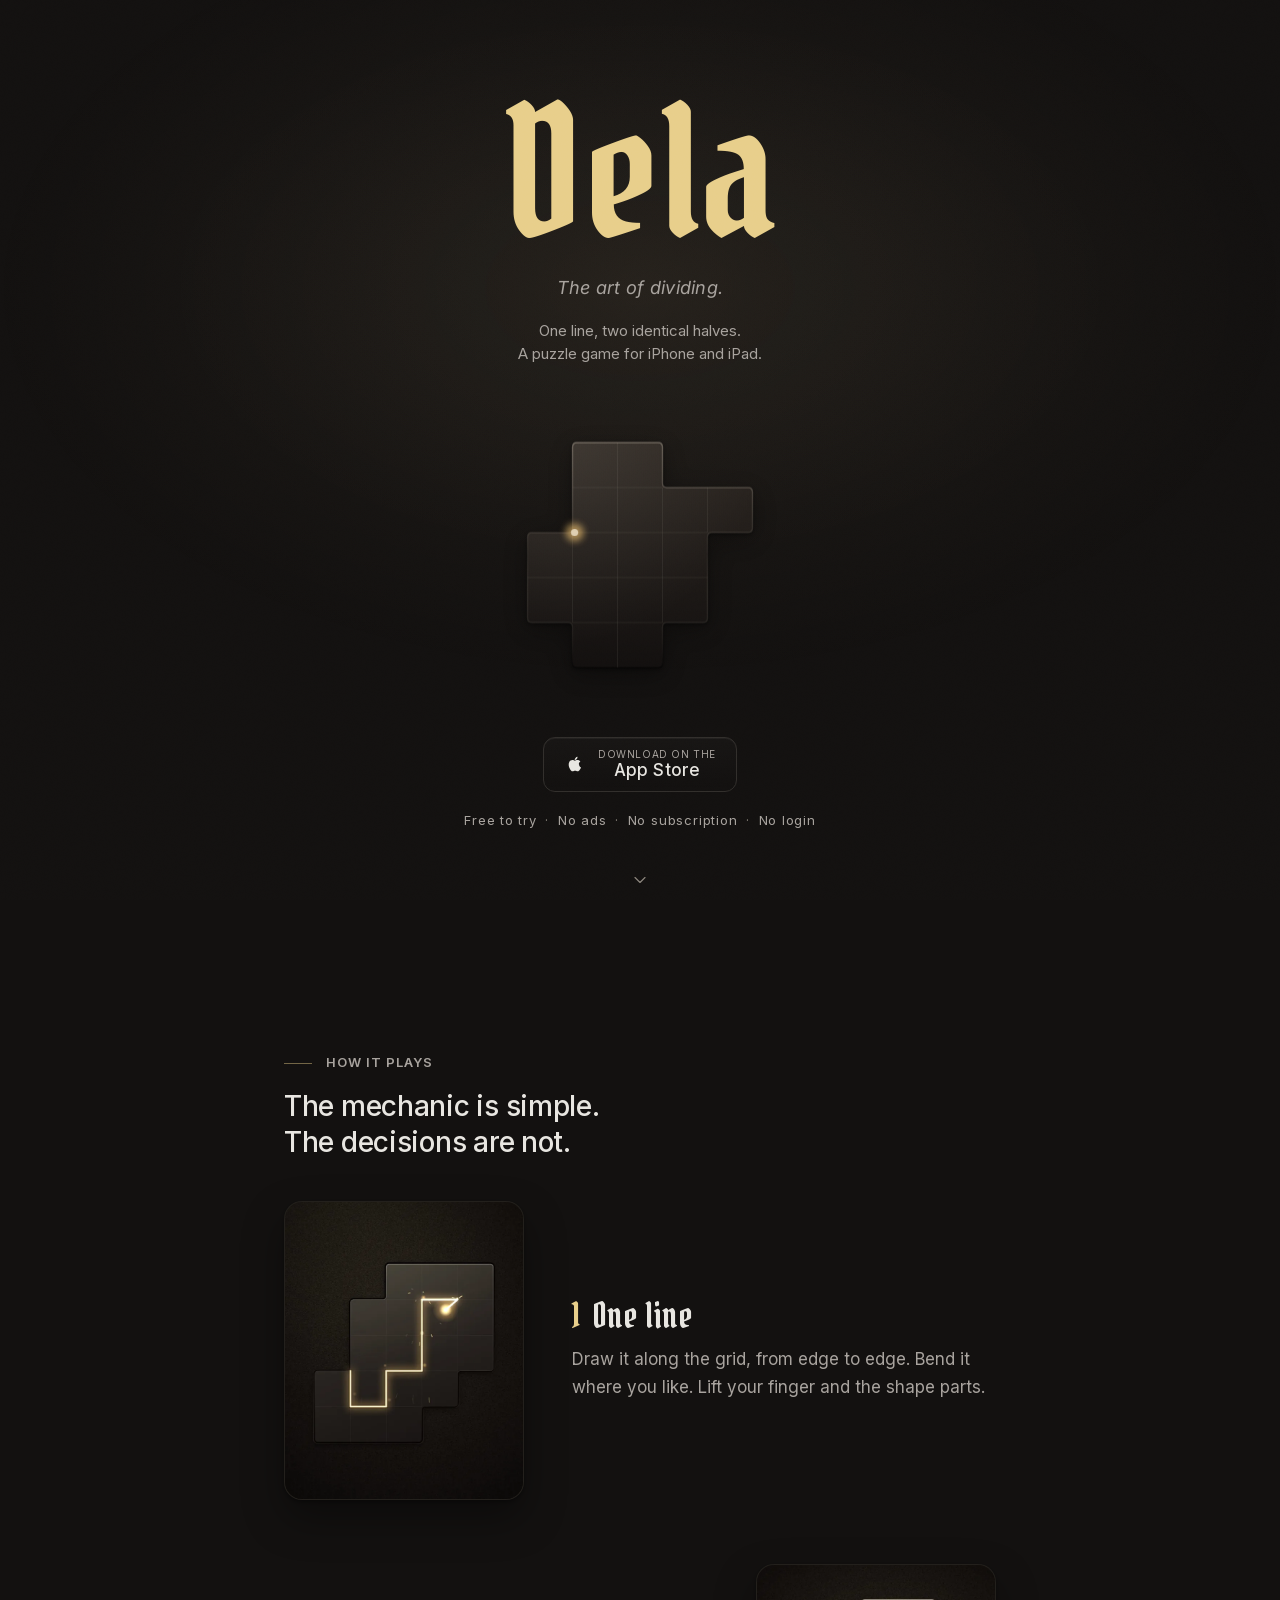
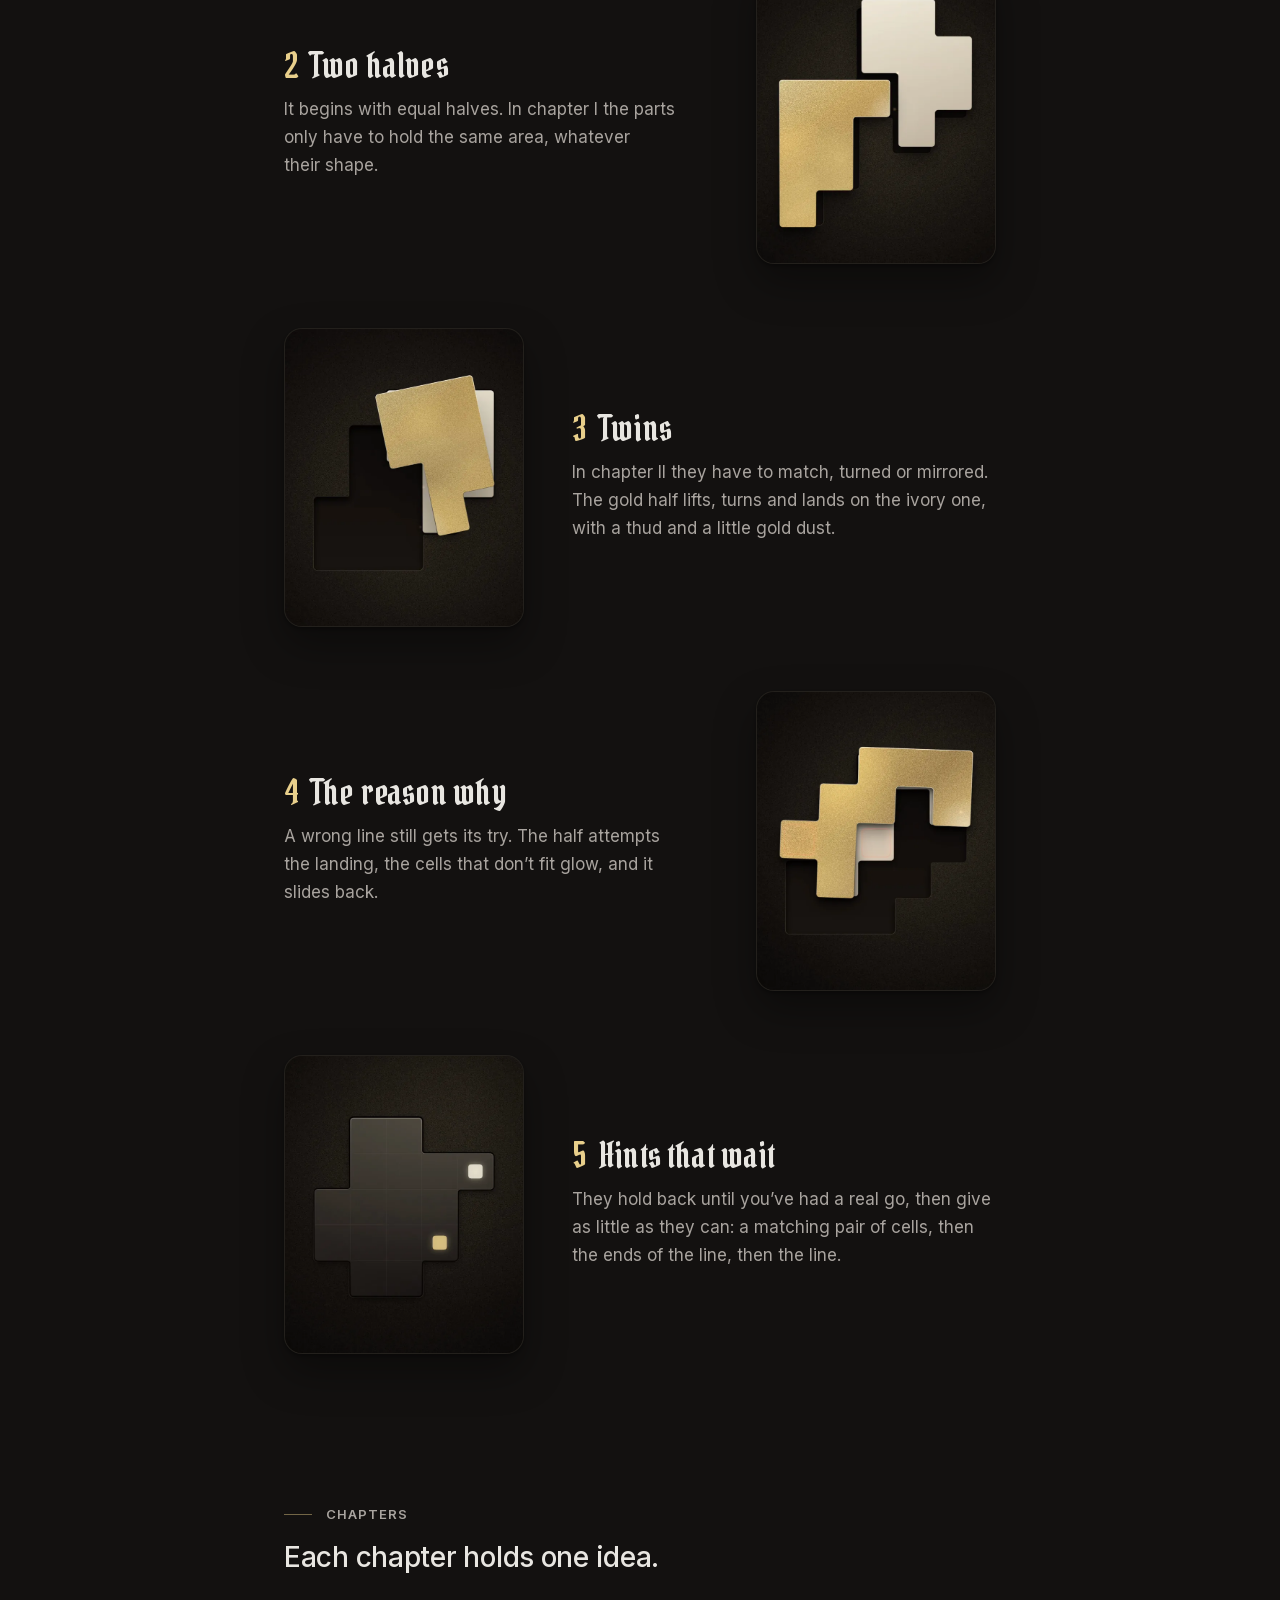
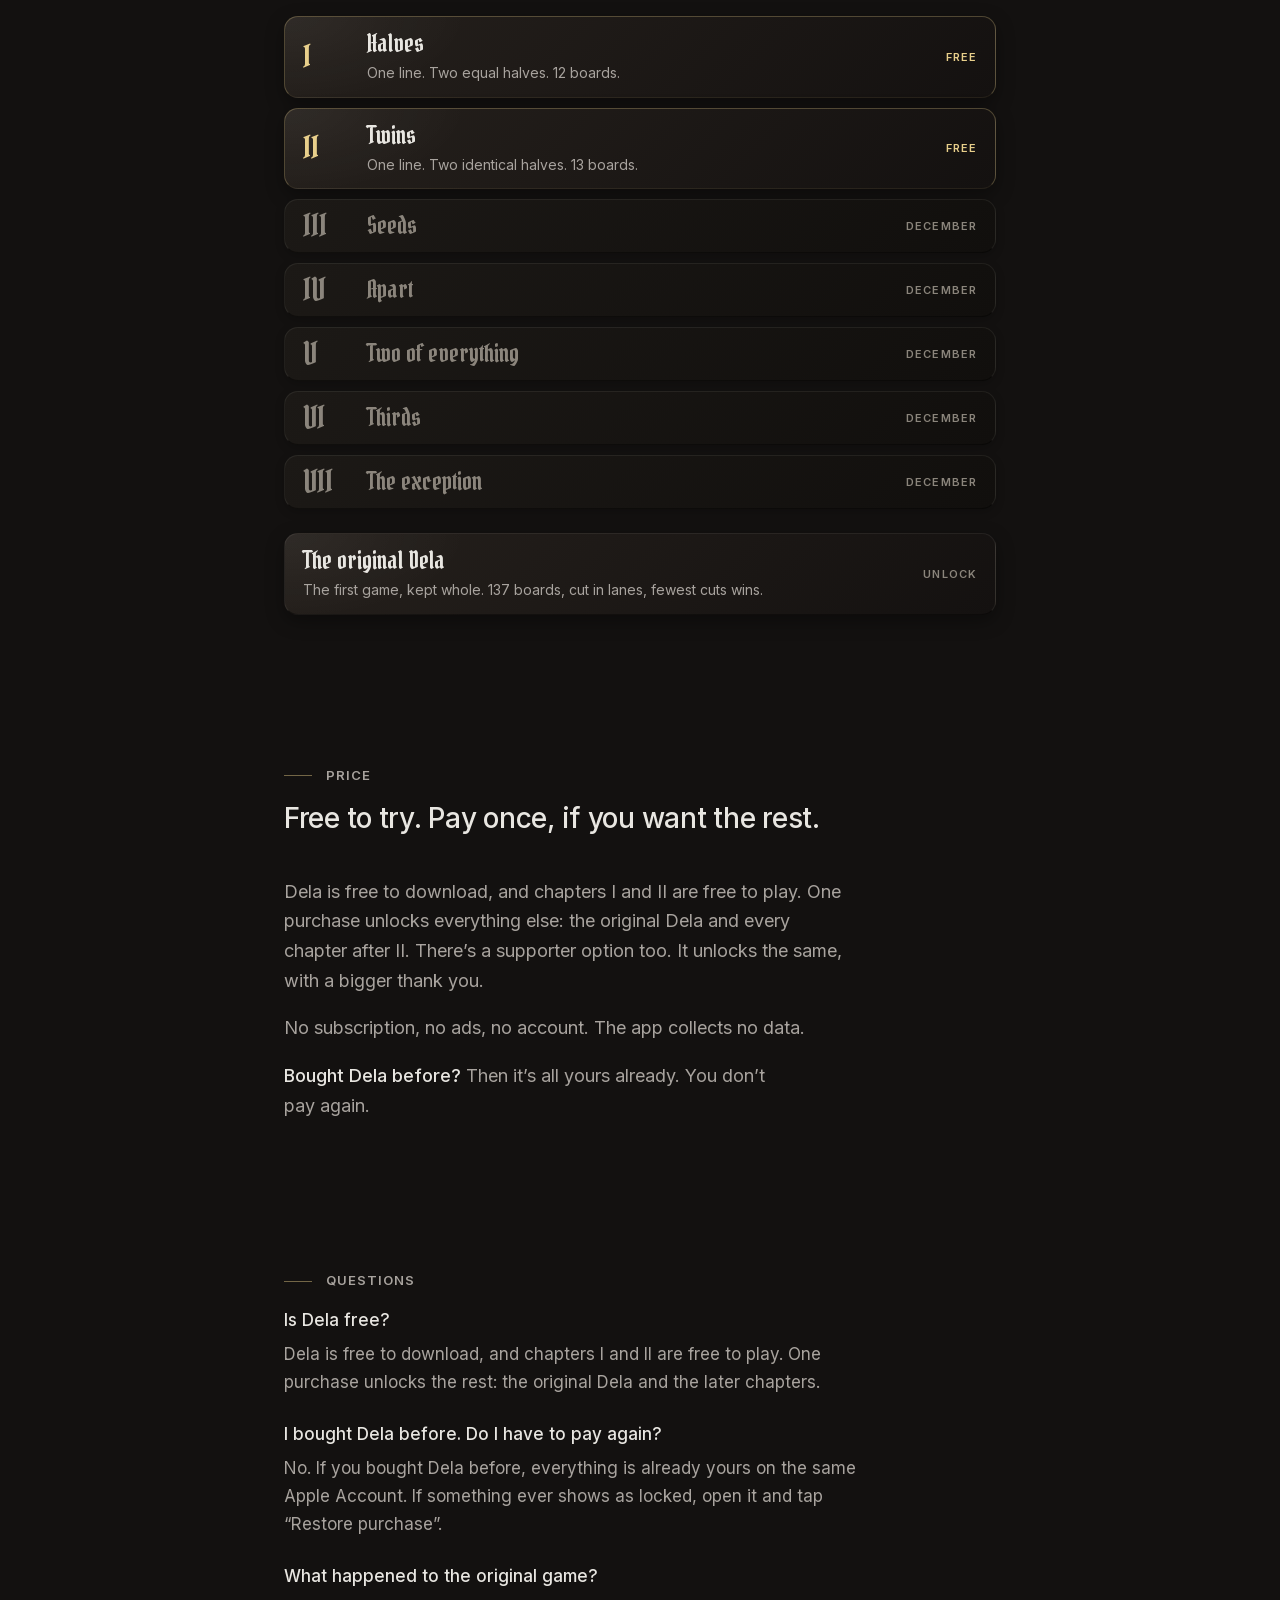
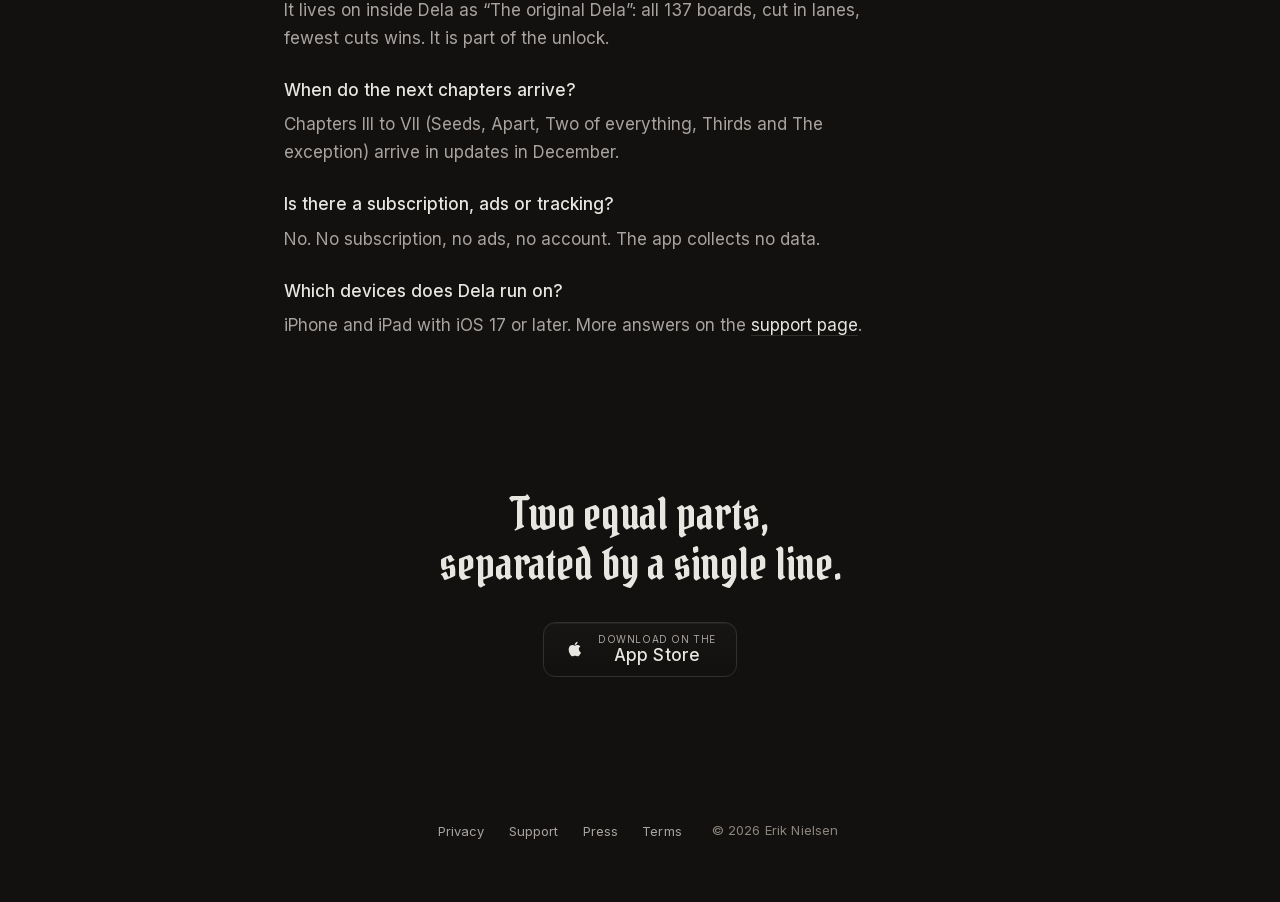
==== index.html @ f0b8bbb0 "Chapter II Twins has 13 boards, not 14 Co-Authored-By: Claude Opus 5.5 <noreply@anthropic.com> Claud" ====
<!doctype html>
<html lang="en">
<head>
<meta charset="utf-8">
<title>Dela: The art of dividing</title>
<meta name="viewport" content="width=device-width, initial-scale=1, viewport-fit=cover">
<meta name="description" content="Dela is a puzzle game for iPhone and iPad. Draw one line across a shape and cut it into two identical halves. Free to try.">
<meta name="theme-color" content="#131110">
<meta name="color-scheme" content="dark">
<link rel="canonical" href="https://playdela.com/">
<meta property="og:type" content="website">
<meta property="og:title" content="Dela: The art of dividing">
<meta property="og:description" content="One line, two identical halves. A puzzle game for iPhone and iPad.">
<meta property="og:url" content="https://playdela.com/">
<meta property="og:image" content="https://playdela.com/og.png">
<meta property="og:image:width" content="1200">
<meta property="og:image:height" content="630">
<meta property="og:image:alt" content="The Dela wordmark in gold beside two identical halves, one ivory, one gold leaf.">
<meta property="og:site_name" content="Dela">
<meta name="twitter:card" content="summary_large_image">
<meta name="twitter:title" content="Dela: The art of dividing">
<meta name="twitter:description" content="One line, two identical halves. A puzzle game for iPhone and iPad.">
<meta name="twitter:image" content="https://playdela.com/og.png">
<link rel="icon" type="image/svg+xml" href="/favicon.svg">
<link rel="icon" href="/favicon.ico" sizes="any">
<link rel="icon" type="image/png" sizes="32x32" href="/favicon-32x32.png">
<link rel="icon" type="image/png" sizes="16x16" href="/favicon-16x16.png">
<link rel="apple-touch-icon" sizes="180x180" href="/apple-touch-icon.png">
<meta name="apple-itunes-app" content="app-id=6766864158">
<link rel="preload" as="font" type="font/woff2" href="/fonts/inter-latin.woff2" crossorigin>
<link rel="preload" as="font" type="font/woff2" href="/fonts/inter-latin-italic.woff2" crossorigin>
<link rel="preload" as="font" type="font/woff2" href="/fonts/pirata-one-latin.woff2" crossorigin>
<link rel="stylesheet" href="/style.css">
<script defer src="https://cloud.umami.is/script.js" data-website-id="6dcc31dc-88bf-40f4-b641-b362c6f1867d"></script>
<script type="application/ld+json">
{
  "@context": "https://schema.org",
  "@type": ["SoftwareApplication", "VideoGame"],
  "name": "Dela",
  "alternateName": "Dela: The art of dividing",
  "applicationCategory": "GameApplication",
  "genre": "Puzzle",
  "operatingSystem": "iOS 17.0 or later",
  "description": "A puzzle game for iPhone and iPad. Draw one continuous line along the grid to cut a shape into two halves: equal in chapter I, identical in chapter II. Free to try, with a one-time in-app purchase that unlocks the original Dela and the later chapters.",
  "url": "https://playdela.com/",
  "image": "https://playdela.com/og.png",
  "installUrl": "https://apps.apple.com/app/dela-the-art-of-dividing/id6766864158",
  "sameAs": "https://sorkila.com",
  "offers": {
    "@type": "Offer",
    "price": "0",
    "priceCurrency": "USD",
    "description": "Free to download. Chapters I and II are free; a one-time in-app purchase unlocks the rest."
  },
  "author": { "@type": "Person", "name": "Erik Nielsen", "url": "https://sorkila.com" }
}
</script>
<script type="application/ld+json">
{
  "@context": "https://schema.org",
  "@type": "FAQPage",
  "mainEntity": [
    {
      "@type": "Question",
      "name": "Is Dela free?",
      "acceptedAnswer": { "@type": "Answer", "text": "Dela is free to download, and chapters I and II are free to play. One purchase unlocks the rest: the original Dela and the later chapters." }
    },
    {
      "@type": "Question",
      "name": "I bought Dela before. Do I have to pay again?",
      "acceptedAnswer": { "@type": "Answer", "text": "No. If you bought Dela before, everything is already yours on the same Apple Account. If something ever shows as locked, open it and tap “Restore purchase”." }
    },
    {
      "@type": "Question",
      "name": "What happened to the original game?",
      "acceptedAnswer": { "@type": "Answer", "text": "It lives on inside Dela as “The original Dela”: all 137 boards, cut in lanes, fewest cuts wins. It is part of the unlock." }
    },
    {
      "@type": "Question",
      "name": "When do the next chapters arrive?",
      "acceptedAnswer": { "@type": "Answer", "text": "Chapters III to VII (Seeds, Apart, Two of everything, Thirds and The exception) arrive in updates in December." }
    },
    {
      "@type": "Question",
      "name": "Is there a subscription, ads or tracking?",
      "acceptedAnswer": { "@type": "Answer", "text": "No. No subscription, no ads, no account. The app collects no data." }
    },
    {
      "@type": "Question",
      "name": "Which devices does Dela run on?",
      "acceptedAnswer": { "@type": "Answer", "text": "iPhone and iPad with iOS 17 or later." }
    }
  ]
}
</script>
<style>
  /* spotlight + grain are shared chrome (style.css). The home page is the only
     surface that lerps --spot-x / --spot-y toward the cursor; subpages keep
     the static defaults. Cursor-follow JS lives at the bottom of this file. */

  /* staggered entrance */
  .reveal { opacity: 0; transform: translateY(8px); animation: reveal 1.1s var(--ease) forwards; }
  .r1 { animation-delay: 0.05s; }
  .r2 { animation-delay: 0.20s; }
  .r3 { animation-delay: 0.40s; }
  .r4 { animation-delay: 0.65s; }
  .r5 { animation-delay: 1.30s; }
  @keyframes reveal { to { opacity: 1; transform: none; } }

  /* ------------------------------------------------------------ hero */

  /* The hero still fills the first screen on its own; the page continues below. */
  .wrap--home > .hero {
    margin: 0;
    min-height: calc(100svh - 2 * clamp(48px, 8vw, 88px));
    display: flex;
    flex-direction: column;
    justify-content: center;
  }
  header.hero { text-align: center; }
  .wordmark {
    font-family: 'Pirata One', serif;
    font-weight: 400;
    font-size: clamp(80px, 17vw, 180px);
    line-height: 0.95;
    letter-spacing: 0.005em;
    margin: 0;
    color: var(--gold);
    text-rendering: geometricPrecision;
  }
  /* Wordmark gets its own entrance: letterspacing settles from slightly open
     to the resting tracking, so the letterforms read as "finding their place"
     rather than just fading in. Overrides the generic .reveal animation. */
  .wordmark.reveal {
    animation: wordmark-settle 1.4s var(--ease) 0.05s both;
  }
  @keyframes wordmark-settle {
    from { opacity: 0; transform: translateY(8px); letter-spacing: 0.012em; }
    to   { opacity: 1; transform: none;            letter-spacing: 0.005em; }
  }
  .tagline {
    font-style: italic;
    color: var(--mid);
    font-size: clamp(15px, 2.2vw, 18px);
    letter-spacing: 0.015em;  /* italic at this size needs slightly more air */
    margin: 14px 0 0;
    text-wrap: balance;
  }
  .lede {
    margin: 16px auto 0;
    max-width: 420px;
    font-size: 15px;
    line-height: 1.55;
    color: var(--mid);
    text-wrap: balance;
  }

  /* Hero figure: a lacquer shape, a molten line, and the gold half landing on
     its ivory twin. Built and driven by the script at the end of the page. */
  .hero-figure {
    width: min(300px, 70vw);
    aspect-ratio: 1 / 1;
    margin: clamp(20px, 4vw, 40px) auto clamp(20px, 3.5vw, 32px);
    overflow: visible;
  }
  .hero-figure svg { width: 100%; height: 100%; display: block; overflow: visible; }
  .hero-figure svg * { transform-box: view-box; transform-origin: 0 0; }
  .fig-hair { stroke: rgba(var(--paper-rgb), 0.075); stroke-width: 0.6; fill: none; }
  .fig-rim { fill: none; stroke-width: 0.9; }
  /* Layered shadow stack: a tight contact shadow + a wide ambient cast.
     Two layers moving at independent rates read as a physical tile lifting
     off the table; one drop-shadow reads as a drawing program. */
  .fig-shadow {
    filter:
      drop-shadow(0 1px 1.5px rgba(0,0,0,0.45))
      drop-shadow(0 4px 8px rgba(0,0,0,0.35));
  }

  /* badge */
  .badge-row { display: flex; justify-content: center; }
  .app-badge {
    display: inline-flex;
    align-items: center;
    gap: 12px;
    padding: 11px 20px;
    border: 1px solid var(--surface);
    border-radius: 12px;
    color: var(--paper);
    background: linear-gradient(180deg, rgba(var(--paper-rgb), 0.025) 0%, transparent 100%);
    /* Inset top-edge highlight: gives the tile a faint physical bevel,
       like the upper edge is catching room light. Brightens on hover. */
    box-shadow: inset 0 1px 0 rgba(var(--paper-rgb), 0.05);
    text-decoration: none;
    min-height: 52px;
    line-height: 1.1;
    transition:
      border-color 0.5s var(--ease),
      transform 0.5s var(--ease),
      background 0.5s var(--ease),
      box-shadow 0.5s var(--ease);
    will-change: transform;
  }
  @media (hover: hover) {
    .app-badge:hover {
      border-color: rgba(var(--gold-rgb), 0.55);
      transform: translateY(-1px);
      background: linear-gradient(180deg, rgba(var(--gold-rgb), 0.06) 0%, transparent 100%);
      box-shadow:
        inset 0 1px 0 rgba(var(--gold-rgb), 0.16),
        0 4px 14px rgba(0,0,0,0.22);
    }
  }
  .app-badge svg { flex: 0 0 auto; color: var(--paper); }
  .app-badge .top { display: block; font-size: 10px; color: var(--mid); letter-spacing: 0.06em; text-transform: uppercase; margin-bottom: 1px; }
  .app-badge .bot { display: block; font-size: 17px; font-weight: 500; letter-spacing: 0.005em; }

  .fineprint {
    margin: 18px auto 0;
    font-size: 13px;
    color: var(--mid);
    letter-spacing: 0.06em;  /* tighter "fine print" tracking on the contract line */
    text-align: center;
    text-wrap: balance;
    max-width: 540px;
  }
  .fineprint span { white-space: nowrap; }
  .fineprint .dot { color: var(--muted); margin: 0 0.3em; }

  /* A quiet cue that the page continues below the one-screen hero. */
  .more {
    width: 44px;
    height: 44px;
    margin: clamp(16px, 3vh, 32px) auto 0;
    color: var(--muted);
    text-decoration: none;
    display: grid;
    place-items: center;
  }
  .more svg { animation: nudge 2.8s ease-in-out 2s infinite; }
  @keyframes nudge { 0%, 70%, 100% { transform: none; } 80% { transform: translateY(3px); } }
  @media (hover: hover) { .more:hover { color: var(--gold); } }

  /* ------------------------------------------------------------ sections */

  .home-section { margin-top: clamp(88px, 15vw, 150px); }
  .home-section > h2 {
    font-family: 'Inter', sans-serif;
    text-transform: uppercase;
    letter-spacing: 0.08em;
    font-size: 13px;
    font-weight: 600;
    color: var(--mid);
    margin: 0 0 14px;
    display: flex;
    align-items: center;
    gap: 14px;
  }
  .home-section > h2::before {
    content: '';
    display: block;
    width: 28px;
    height: 1px;
    background: rgba(var(--gold-rgb), 0.45);
    flex-shrink: 0;
  }
  .home-section > .intro {
    font-size: clamp(22px, 3.6vw, 28px);
    line-height: 1.3;
    letter-spacing: -0.01em;
    font-weight: 500;
    color: var(--paper);
    max-width: 560px;
    margin: 0 0 40px;
    text-wrap: balance;
  }
  .home-section p { color: var(--mid); }
  .home-section strong { color: var(--paper); font-weight: 500; }

  /* How it plays: one row per step, the board beside the words. */
  .steps { list-style: none; margin: 0; padding: 0; display: grid; gap: clamp(36px, 7vw, 64px); }
  .steps li {
    display: grid;
    grid-template-columns: minmax(0, 240px) minmax(0, 1fr);
    gap: clamp(20px, 5vw, 48px);
    align-items: center;
    margin: 0;
  }
  @media (min-width: 640px) {
    .steps li:nth-child(even) { grid-template-columns: minmax(0, 1fr) minmax(0, 240px); }
    .steps li:nth-child(even) .shot { order: 2; }
  }
  @media (max-width: 480px) {
    .steps li { grid-template-columns: 40% minmax(0, 1fr); gap: 18px; }
  }
  .shot {
    margin: 0;
    border-radius: 18px;
    overflow: hidden;
    background: #16130F;
    border: 1px solid rgba(var(--paper-rgb), 0.06);
    box-shadow:
      inset 0 1px 0 rgba(var(--paper-rgb), 0.05),
      0 2px 4px rgba(0,0,0,0.35),
      0 18px 40px rgba(0,0,0,0.35);
  }
  .shot img { display: block; width: 100%; height: auto; aspect-ratio: 4 / 5; }
  .steps h3 {
    font-family: 'Pirata One', serif;
    font-weight: 400;
    font-size: clamp(26px, 4.4vw, 34px);
    line-height: 1;
    letter-spacing: 0.005em;
    color: var(--paper);
    margin: 0 0 12px;
  }
  .steps .n { color: var(--gold); margin-right: 0.35em; }
  .steps p { margin: 0; font-size: clamp(15px, 2.2vw, 17px); }

  /* Chapters: lacquer plaques, like the app's home. */
  .chapters { list-style: none; margin: 0; padding: 0; display: grid; gap: 10px; }
  .chapters li {
    margin: 0;
    display: grid;
    grid-template-columns: 52px minmax(0, 1fr) auto;
    align-items: center;
    gap: 4px 12px;
    padding: 14px 18px;
    border-radius: 14px;
    background:
      radial-gradient(260px 120px at 0 0, rgba(255,255,255,0.05), transparent 70%),
      linear-gradient(135deg, #25201C, #141110);
    border: 1px solid rgba(var(--paper-rgb), 0.08);
    border-bottom-color: rgba(0,0,0,0.4);
    box-shadow: 0 6px 18px rgba(0,0,0,0.35);
  }
  .chapters .num {
    font-family: 'Pirata One', serif;
    font-size: 32px;
    line-height: 1;
    color: var(--paper);
  }
  .chapters .name {
    font-family: 'Pirata One', serif;
    font-size: 24px;
    line-height: 1.1;
    color: var(--paper);
  }
  .chapters .rule { display: block; font-size: 14px; color: var(--mid); line-height: 1.4; margin-top: 3px; }
  .chapters .tag {
    font-size: 11px;
    font-weight: 600;
    letter-spacing: 0.1em;
    text-transform: uppercase;
    color: var(--muted);
    text-align: right;
    white-space: nowrap;
  }
  .chapters .free { border-color: rgba(var(--gold-rgb), 0.28); border-bottom-color: rgba(var(--gold-rgb), 0.08); }
  .chapters .free .num { color: var(--gold); }
  .chapters .free .tag { color: var(--gold); }
  .chapters .later { background: linear-gradient(135deg, #1C1916, #110F0D); box-shadow: 0 3px 10px rgba(0,0,0,0.2); padding-top: 10px; padding-bottom: 10px; }
  .chapters .later .num, .chapters .later .name { color: var(--muted); }
  .chapters .classic { margin-top: 14px; grid-template-columns: minmax(0, 1fr) auto; }
  @media (max-width: 480px) {
    .chapters li { grid-template-columns: 40px minmax(0, 1fr) auto; padding: 12px 14px; }
    .chapters .later { padding-top: 9px; padding-bottom: 9px; }
    .chapters .classic { grid-template-columns: minmax(0, 1fr) auto; }
    .chapters .num { font-size: 28px; }
    .chapters .name { font-size: 22px; }
  }

  /* Price: the fairness statement. The site never shows a number; the App
     Store shows it per region. */
  .fair p { font-size: clamp(16px, 2.4vw, 18px); max-width: 560px; }
  .fair p:last-child { margin-bottom: 0; }

  /* FAQ */
  .faq dl { margin: 0; max-width: 600px; }
  .faq dt { font-weight: 500; color: var(--paper); margin-top: 24px; }
  .faq dt:first-of-type { margin-top: 0; }
  .faq dd { margin: 6px 0 0; color: var(--mid); }

  /* Closing: the manifesto and a second way to the store. */
  .closing { text-align: center; }
  .closing .manifesto {
    font-family: 'Pirata One', serif;
    font-size: clamp(30px, 5.4vw, 44px);
    line-height: 1.15;
    color: var(--paper);
    margin: 0 auto 32px;
    max-width: 560px;
    text-wrap: balance;
  }

  .wrap--home > footer { margin-top: clamp(88px, 14vw, 140px); }

  @media (prefers-reduced-motion: reduce) {
    .reveal { opacity: 1; transform: none; animation: none; }
    .wordmark.reveal { animation: none; opacity: 1; transform: none; letter-spacing: 0.005em; }
    .more svg { animation: none; }
  }
</style>
</head>
<body>
<main class="wrap wrap--home">

  <header class="hero">
    <h1 class="wordmark reveal r1">Dela</h1>
    <p class="tagline reveal r2">The art of dividing.</p>
    <p class="lede reveal r2">One line, two identical halves.<br>A puzzle game for iPhone and iPad.</p>

    <!-- Hero figure: the shape, the line and the landing are built by the
         script at the end of the page from boards in the app's chapter II. -->
    <div class="hero-figure reveal r3" id="hero-figure" aria-hidden="true">
      <svg viewBox="0 0 200 200" preserveAspectRatio="xMidYMid meet" xmlns="http://www.w3.org/2000/svg">
        <defs>
          <linearGradient id="g-lacquer" x1="0" y1="0" x2="0" y2="1">
            <stop offset="0" stop-color="#2E2823"/>
            <stop offset="1" stop-color="#141110"/>
          </linearGradient>
          <radialGradient id="g-sheen" cx="0.15" cy="0" r="0.9">
            <stop offset="0" stop-color="#FFF4E0" stop-opacity="0.09"/>
            <stop offset="1" stop-color="#FFF4E0" stop-opacity="0"/>
          </radialGradient>
          <linearGradient id="g-rim" x1="0" y1="0" x2="0" y2="1">
            <stop offset="0" stop-color="#FFF0DC" stop-opacity="0.30"/>
            <stop offset="0.5" stop-color="#FFF0DC" stop-opacity="0.06"/>
            <stop offset="1" stop-color="#000" stop-opacity="0.35"/>
          </linearGradient>
          <linearGradient id="g-ivory" x1="0" y1="0" x2="0" y2="1">
            <stop offset="0" stop-color="#EDE6D6"/>
            <stop offset="1" stop-color="#BDB09C"/>
          </linearGradient>
          <linearGradient id="g-gold" x1="0" y1="0" x2="1" y2="1">
            <stop offset="0" stop-color="#FAE094"/>
            <stop offset="0.3" stop-color="#DBA847"/>
            <stop offset="0.58" stop-color="#8C5E1C"/>
            <stop offset="0.8" stop-color="#CC993D"/>
            <stop offset="1" stop-color="#F2D17A"/>
          </linearGradient>
          <filter id="f-glow" x="-50%" y="-50%" width="200%" height="200%">
            <feGaussianBlur stdDeviation="2.4"/>
          </filter>
        </defs>
        <g id="fig-stage"></g>
      </svg>
    </div>

    <div class="badge-row reveal r4">
      <a class="app-badge" href="https://apps.apple.com/app/dela-the-art-of-dividing/id6766864158" aria-label="Download Dela on the App Store">
        <svg viewBox="0 0 32 32" width="22" height="22" aria-hidden="true">
          <path d="M21.5 16.4c0-2.7 2.2-4 2.3-4-1.3-1.8-3.2-2.1-3.9-2.1-1.7-.2-3.2 1-4.1 1-.9 0-2.2-1-3.6-1-1.8 0-3.6 1.1-4.5 2.7-1.9 3.3-.5 8.2 1.4 10.9.9 1.3 2 2.8 3.5 2.7 1.4-.1 1.9-.9 3.6-.9s2.2.9 3.6.9c1.5 0 2.5-1.3 3.4-2.6 1.1-1.5 1.5-3 1.5-3-.1 0-2.9-1.1-2.9-4.6zM18.6 8.8c.7-.9 1.2-2.1 1.1-3.3-1 .1-2.3.7-3 1.6-.7.8-1.3 2-1.1 3.2 1.1.1 2.3-.6 3-1.5z" fill="currentColor"/>
        </svg>
        <span>
          <span class="top">Download on the</span>
          <span class="bot">App Store</span>
        </span>
      </a>
    </div>

    <p class="fineprint reveal r4">
      <span>Free to try</span> <span class="dot">·</span> <span>No ads</span> <span class="dot">·</span> <span>No subscription</span> <span class="dot">·</span> <span>No login</span>
    </p>

    <a class="more reveal r5" href="#how" aria-label="How Dela plays">
      <svg viewBox="0 0 24 24" width="20" height="20" aria-hidden="true" fill="none" stroke="currentColor" stroke-width="1.4" stroke-linecap="round" stroke-linejoin="round"><path d="m6 9 6 6 6-6"/></svg>
    </a>
  </header>

  <section class="home-section" id="how" aria-labelledby="how-h">
    <h2 id="how-h">How it plays</h2>
    <p class="intro">The mechanic is simple. The decisions are not.</p>
    <!-- Board crops from the 2.0 store captures (Dela/store_assets/v2/raw_iphone).
         To swap them, rerun tools/screens.py with new captures. -->
    <ol class="steps">
      <li>
        <figure class="shot"><img src="/shots/stroke.webp" width="660" height="825" loading="lazy" decoding="async" alt="A molten gold line bending across a black lacquer shape."></figure>
        <div>
          <h3><span class="n">1</span>One line</h3>
          <p>Draw it along the grid, from edge to edge. Bend it where you like. Lift your finger and the shape parts.</p>
        </div>
      </li>
      <li>
        <figure class="shot"><img src="/shots/halves.webp" width="660" height="825" loading="lazy" decoding="async" alt="Two halves of equal area parted, one gold leaf, one ivory."></figure>
        <div>
          <h3><span class="n">2</span>Two halves</h3>
          <p>It begins with equal halves. In chapter I the parts only have to hold the same area, whatever their shape.</p>
        </div>
      </li>
      <li>
        <figure class="shot"><img src="/shots/landing.webp" width="660" height="825" loading="lazy" decoding="async" alt="The gold half turning in the air above its ivory twin."></figure>
        <div>
          <h3><span class="n">3</span>Twins</h3>
          <p>In chapter II they have to match, turned or mirrored. The gold half lifts, turns and lands on the ivory one, with a thud and a little gold dust.</p>
        </div>
      </li>
      <li>
        <figure class="shot"><img src="/shots/miss.webp" width="660" height="825" loading="lazy" decoding="async" alt="A gold half that does not fit, resting unevenly on the ivory half."></figure>
        <div>
          <h3><span class="n">4</span>The reason why</h3>
          <p>A wrong line still gets its try. The half attempts the landing, the cells that don’t fit glow, and it slides back.</p>
        </div>
      </li>
      <li>
        <figure class="shot"><img src="/shots/hint.webp" width="660" height="825" loading="lazy" decoding="async" alt="A hint on a twins board: one matching pair of cells, marked in ivory and gold."></figure>
        <div>
          <h3><span class="n">5</span>Hints that wait</h3>
          <p>They hold back until you’ve had a real go, then give as little as they can: a matching pair of cells, then the ends of the line, then the line.</p>
        </div>
      </li>
    </ol>
  </section>

  <section class="home-section" aria-labelledby="chapters-h">
    <h2 id="chapters-h">Chapters</h2>
    <p class="intro">Each chapter holds one idea.</p>
    <ol class="chapters">
      <li class="free"><span class="num">I</span><span><span class="name">Halves</span><span class="rule">One line. Two equal halves. 12 boards.</span></span><span class="tag">Free</span></li>
      <li class="free"><span class="num">II</span><span><span class="name">Twins</span><span class="rule">One line. Two identical halves. 13 boards.</span></span><span class="tag">Free</span></li>
      <li class="later"><span class="num">III</span><span class="name">Seeds</span><span class="tag">December</span></li>
      <li class="later"><span class="num">IV</span><span class="name">Apart</span><span class="tag">December</span></li>
      <li class="later"><span class="num">V</span><span class="name">Two of everything</span><span class="tag">December</span></li>
      <li class="later"><span class="num">VI</span><span class="name">Thirds</span><span class="tag">December</span></li>
      <li class="later"><span class="num">VII</span><span class="name">The exception</span><span class="tag">December</span></li>
      <li class="classic"><span><span class="name">The original Dela</span><span class="rule">The first game, kept whole. 137 boards, cut in lanes, fewest cuts wins.</span></span><span class="tag">Unlock</span></li>
    </ol>
  </section>

  <section class="home-section fair" aria-labelledby="fair-h">
    <h2 id="fair-h">Price</h2>
    <p class="intro">Free to try. Pay once, if you want the rest.</p>
    <p>Dela is free to download, and chapters I and II are free to play. One purchase unlocks everything else: the original Dela and every chapter after II. There’s a supporter option too. It unlocks the same, with a bigger thank you.</p>
    <p>No subscription, no ads, no account. The app collects no data.</p>
    <p><strong>Bought Dela before?</strong> Then it’s all yours already. You don’t pay again.</p>
  </section>

  <section class="home-section faq" aria-labelledby="faq-h">
    <h2 id="faq-h">Questions</h2>
    <dl>
      <dt>Is Dela free?</dt>
      <dd>Dela is free to download, and chapters I and II are free to play. One purchase unlocks the rest: the original Dela and the later chapters.</dd>

      <dt>I bought Dela before. Do I have to pay again?</dt>
      <dd>No. If you bought Dela before, everything is already yours on the same Apple Account. If something ever shows as locked, open it and tap “Restore purchase”.</dd>

      <dt>What happened to the original game?</dt>
      <dd>It lives on inside Dela as “The original Dela”: all 137 boards, cut in lanes, fewest cuts wins. It is part of the unlock.</dd>

      <dt>When do the next chapters arrive?</dt>
      <dd>Chapters III to VII (Seeds, Apart, Two of everything, Thirds and The exception) arrive in updates in December.</dd>

      <dt>Is there a subscription, ads or tracking?</dt>
      <dd>No. No subscription, no ads, no account. The app collects no data.</dd>

      <dt>Which devices does Dela run on?</dt>
      <dd>iPhone and iPad with iOS 17 or later. More answers on the <a href="/support/">support page</a>.</dd>
    </dl>
  </section>

  <section class="home-section closing" aria-label="Download">
    <p class="manifesto">Two equal parts, separated by a single line.</p>
    <div class="badge-row">
      <a class="app-badge" href="https://apps.apple.com/app/dela-the-art-of-dividing/id6766864158" aria-label="Download Dela on the App Store">
        <svg viewBox="0 0 32 32" width="22" height="22" aria-hidden="true">
          <path d="M21.5 16.4c0-2.7 2.2-4 2.3-4-1.3-1.8-3.2-2.1-3.9-2.1-1.7-.2-3.2 1-4.1 1-.9 0-2.2-1-3.6-1-1.8 0-3.6 1.1-4.5 2.7-1.9 3.3-.5 8.2 1.4 10.9.9 1.3 2 2.8 3.5 2.7 1.4-.1 1.9-.9 3.6-.9s2.2.9 3.6.9c1.5 0 2.5-1.3 3.4-2.6 1.1-1.5 1.5-3 1.5-3-.1 0-2.9-1.1-2.9-4.6zM18.6 8.8c.7-.9 1.2-2.1 1.1-3.3-1 .1-2.3.7-3 1.6-.7.8-1.3 2-1.1 3.2 1.1.1 2.3-.6 3-1.5z" fill="currentColor"/>
        </svg>
        <span>
          <span class="top">Download on the</span>
          <span class="bot">App Store</span>
        </span>
      </a>
    </div>
  </section>

  <footer>
    <nav aria-label="Site">
      <a href="/privacy/">Privacy</a>
      <a href="/support/">Support</a>
      <a href="/press/">Press</a>
      <a href="https://www.apple.com/legal/internet-services/itunes/dev/stdeula/" rel="external">Terms</a>
    </nav>
    <span>&copy; 2026 Erik Nielsen</span>
  </footer>

</main>

<script>
/* Hero figure: the 2.0 loop in miniature.
   A lacquer shape sets down, a molten gold line draws along the grid, the
   shape splits into an ivory half and a gold half, and the gold half lifts,
   turns (or flips) and lands on its ivory twin with a thud and gold dust.
   Boards come from the app's chapter II (LevelsTwins.swift): rows use the
   app's codec ("#" cell, "." empty, "/" next row), lines are grid vertices.
   Every step is a Web Animation, so a cycle is one await on all of them. */
(() => {
  const stage = document.getElementById('fig-stage');
  if (!stage || !stage.animate) return;

  const NS = 'http://www.w3.org/2000/svg';
  const U = 30;          /* one cell, in viewBox units */
  const VB = 200;
  const R = 3;           /* corner radius */
  const BOARDS = [
    { rows: '#.../###./####', line: '1,3 1,2 2,2 2,1' },                      /* 2003 */
    { rows: '.##../.####/####./####./.##..', line: '1,2 2,2 2,3 3,3 4,3' },  /* 2011 */
    { rows: '##../##../####', line: '2,1 1,1 1,2 1,3' },                      /* 2004 */
    { rows: '..###/.####/.####/####./###..', line: '2,1 2,2 3,2 3,3 3,4' },  /* 2013 */
  ];
  const reduce = window.matchMedia('(prefers-reduced-motion: reduce)').matches;

  const el = (name, attrs, parent) => {
    const n = document.createElementNS(NS, name);
    for (const k in attrs) n.setAttribute(k, attrs[k]);
    if (parent) parent.appendChild(n);
    return n;
  };
  const key = (x, y) => x + ',' + y;

  function parse(b) {
    const cells = [];
    b.rows.split('/').forEach((row, y) => [...row].forEach((c, x) => { if (c === '#') cells.push([x, y]); }));
    const pts = b.line.split(' ').map(p => p.split(',').map(Number));
    return { cells, pts };
  }

  /* Split the cells along the line: a flood fill that may not cross a segment. */
  function split(cells, pts) {
    const inSet = new Set(cells.map(([x, y]) => key(x, y)));
    const walls = new Set();
    for (let i = 1; i < pts.length; i++) {
      const [ax, ay] = pts[i - 1], [bx, by] = pts[i];
      if (ax === bx) walls.add('v' + ax + ',' + Math.min(ay, by));
      else walls.add('h' + Math.min(ax, bx) + ',' + ay);
    }
    const seen = new Set([key(...cells[0])]);
    const a = [];
    const stack = [cells[0]];
    while (stack.length) {
      const [x, y] = stack.pop();
      a.push([x, y]);
      for (const [nx, ny, wall] of [
        [x + 1, y, 'v' + (x + 1) + ',' + y], [x - 1, y, 'v' + x + ',' + y],
        [x, y + 1, 'h' + x + ',' + (y + 1)], [x, y - 1, 'h' + x + ',' + y],
      ]) {
        const k = key(nx, ny);
        if (inSet.has(k) && !seen.has(k) && !walls.has(wall)) { seen.add(k); stack.push([nx, ny]); }
      }
    }
    return [a, cells.filter(([x, y]) => !seen.has(key(x, y)))];
  }

  const centroid = cs => {
    let sx = 0, sy = 0;
    for (const [x, y] of cs) { sx += x + 0.5; sy += y + 0.5; }
    return [sx / cs.length, sy / cs.length];
  };
  const q = v => Math.round(v * 1000) + 0;  /* + 0 turns -0 into 0 */

  /* How b must move to lie on a: flip in x, then turn by `deg` (CSS rotate, y down)
     about b's centroid, then land on a's centroid. Prefers no flip, then small turns. */
  function fit(a, b) {
    if (a.length !== b.length) return null;
    const ca = centroid(a), cb = centroid(b);
    const target = new Set(a.map(([x, y]) => q(x + 0.5 - ca[0]) + ',' + q(y + 0.5 - ca[1])));
    for (const flip of [1, -1]) {
      for (const deg of [0, 90, -90, 180]) {
        const t = deg * Math.PI / 180, c = Math.round(Math.cos(t)), s = Math.round(Math.sin(t));
        const ok = b.every(([x, y]) => {
          const px = (x + 0.5 - cb[0]) * flip, py = y + 0.5 - cb[1];
          return target.has(q(c * px - s * py) + ',' + q(s * px + c * py));
        });
        if (ok) return { flip, deg, ca, cb };
      }
    }
    return null;
  }

  /* Outline of a cell set as one path with softly rounded corners. */
  function outline(cs, ox, oy) {
    const set = new Set(cs.map(([x, y]) => key(x, y)));
    const edges = new Map();
    const add = (x1, y1, x2, y2) => edges.set(key(x1, y1), [x2, y2]);
    for (const [x, y] of cs) {
      if (!set.has(key(x, y - 1))) add(x, y, x + 1, y);
      if (!set.has(key(x + 1, y))) add(x + 1, y, x + 1, y + 1);
      if (!set.has(key(x, y + 1))) add(x + 1, y + 1, x, y + 1);
      if (!set.has(key(x - 1, y))) add(x, y + 1, x, y);
    }
    let d = '';
    while (edges.size) {
      const loop = [];
      let k = edges.keys().next().value;
      while (edges.has(k)) {
        loop.push(k.split(',').map(Number));
        const next = edges.get(k);
        edges.delete(k);
        k = key(...next);
      }
      const corners = loop.filter((p, i) => {
        const a = loop[(i - 1 + loop.length) % loop.length], c = loop[(i + 1) % loop.length];
        return !((a[0] === p[0] && p[0] === c[0]) || (a[1] === p[1] && p[1] === c[1]));
      });
      const P = corners.map(([x, y]) => [ox + x * U, oy + y * U]);
      const toward = (from, p) => {
        const dx = from[0] - p[0], dy = from[1] - p[1], l = Math.hypot(dx, dy);
        return [p[0] + dx / l * R, p[1] + dy / l * R];
      };
      P.forEach((p, i) => {
        const p1 = toward(P[(i - 1 + P.length) % P.length], p), p2 = toward(P[(i + 1) % P.length], p);
        d += (i ? 'L' : 'M') + p1[0].toFixed(2) + ' ' + p1[1].toFixed(2) + 'Q' + p[0] + ' ' + p[1] + ' ' + p2[0].toFixed(2) + ' ' + p2[1].toFixed(2);
      });
      d += 'Z';
    }
    return d;
  }

  /* Faint scored lines between neighbouring cells, so the area stays countable. */
  function hairlines(cs, ox, oy) {
    const set = new Set(cs.map(([x, y]) => key(x, y)));
    let d = '';
    for (const [x, y] of cs) {
      if (set.has(key(x + 1, y))) d += `M${ox + (x + 1) * U} ${oy + y * U}v${U}`;
      if (set.has(key(x, y + 1))) d += `M${ox + x * U} ${oy + (y + 1) * U}h${U}`;
    }
    return d;
  }

  /* One tile: lacquer body, sheen, an optional tint (ivory or gold), a lit rim. */
  function tile(parent, d, tint) {
    el('path', { d, fill: 'url(#g-lacquer)' }, parent);
    el('path', { d, fill: 'url(#g-sheen)' }, parent);
    const t = tint ? el('path', { d, fill: `url(#g-${tint})`, opacity: 0 }, parent) : null;
    el('path', { d, class: 'fig-rim', stroke: 'url(#g-rim)' }, parent);
    return t;
  }

  const shadowRest = 'drop-shadow(0 1px 1.5px rgba(0,0,0,0.45)) drop-shadow(0 4px 8px rgba(0,0,0,0.35))';
  const shadowLift = 'drop-shadow(0 3px 3px rgba(0,0,0,0.40)) drop-shadow(0 16px 18px rgba(0,0,0,0.45))';

  function build(board) {
    const { cells, pts } = parse(board);
    const [h0, h1] = split(cells, pts);
    /* The half nearer the top left rests (ivory); the other travels (gold). */
    const [a, b] = centroid(h0)[0] + centroid(h0)[1] <= centroid(h1)[0] + centroid(h1)[1] ? [h0, h1] : [h1, h0];
    const f = fit(a, b);
    if (!f) return null;
    const w = Math.max(...cells.map(c => c[0])) + 1, h = Math.max(...cells.map(c => c[1])) + 1;
    const ox = (VB - w * U) / 2, oy = (VB - h * U) / 2;

    stage.replaceChildren();
    const whole = el('g', { class: 'fig-shadow' }, stage);
    tile(whole, outline(cells, ox, oy));
    el('path', { d: hairlines(cells, ox, oy), class: 'fig-hair' }, whole);

    const pieces = el('g', {}, stage);
    const aShadow = el('g', { class: 'fig-shadow', opacity: 0 }, pieces);
    const ivory = tile(aShadow, outline(a, ox, oy), 'ivory');
    const bShadow = el('g', { class: 'fig-shadow', opacity: 0 }, pieces);
    const bMove = el('g', {}, bShadow);
    const gold = tile(bMove, outline(b, ox, oy), 'gold');
    const flash = el('path', { d: outline(a, ox, oy), fill: '#FFF3D0', opacity: 0 }, pieces);

    const P = pts.map(([x, y]) => [ox + x * U, oy + y * U]);
    const lineD = 'M' + P.map(p => p.join(' ')).join('L');
    let len = 0;
    const cum = [0];
    for (let i = 1; i < P.length; i++) { len += Math.hypot(P[i][0] - P[i - 1][0], P[i][1] - P[i - 1][1]); cum.push(len); }
    const stroke = { d: lineD, fill: 'none', 'stroke-linecap': 'round', 'stroke-linejoin': 'round', 'stroke-dasharray': len, 'stroke-dashoffset': len };
    const line = el('g', {}, stage);
    const glow = el('path', { ...stroke, stroke: '#F2B866', 'stroke-width': 5, filter: 'url(#f-glow)', opacity: 0.75 }, line);
    const core = el('path', { ...stroke, stroke: '#E8CF8B', 'stroke-width': 1.8 }, line);
    const hot = el('path', { ...stroke, stroke: '#FFF7E0', 'stroke-width': 0.7 }, line);
    const tipGlow = el('circle', { cx: 0, cy: 0, r: 6, fill: '#F7C873', filter: 'url(#f-glow)', opacity: 0 }, line);
    const tip = el('circle', { cx: 0, cy: 0, r: 2.4, fill: '#FFF8E6', opacity: 0 }, line);

    const dust = el('g', {}, stage);
    return { a, b, f, ox, oy, whole, pieces, aShadow, bShadow, bMove, ivory, gold, flash, line, glow, core, hot, tip, tipGlow, dust, P, cum, len };
  }

  const at = (c, s) => [s.ox + c[0] * U, s.oy + c[1] * U];
  const T = (x, y, deg, sx, sy, cx, cy) =>
    `translate(${x.toFixed(2)}px, ${y.toFixed(2)}px) rotate(${deg}deg) scale(${sx}, ${sy}) translate(${(-cx).toFixed(2)}px, ${(-cy).toFixed(2)}px)`;

  /* The still pose for reduced motion: split, tinted, the halves just parted. */
  function pose(s) {
    for (const n of [s.whole, s.line]) n.setAttribute('opacity', 0);
    for (const n of [s.aShadow, s.bShadow, s.ivory, s.gold]) n.setAttribute('opacity', 1);
    const [ax, ay] = at(s.f.ca, s), [bx, by] = at(s.f.cb, s);
    const dx = bx - ax, dy = by - ay, l = Math.hypot(dx, dy) || 1;
    s.bMove.style.transform = `translate(${(dx / l * 5).toFixed(2)}px, ${(dy / l * 5).toFixed(2)}px)`;
    s.aShadow.style.transform = `translate(${(-dx / l * 5).toFixed(2)}px, ${(-dy / l * 5).toFixed(2)}px)`;
  }

  function play(s) {
    const anims = [];
    const A = (node, frames, opts) => { const an = node.animate(frames, { fill: 'forwards', ...opts }); anims.push(an); return an; };
    const ease = 'cubic-bezier(0.16, 1, 0.3, 1)';

    /* the shape sets down */
    A(s.whole, [{ opacity: 0, transform: 'translate(0px, 4px)' }, { opacity: 1, transform: 'translate(0px, 0px)' }], { duration: 650, easing: ease });

    /* the line draws; the hot tip rides its leading end */
    const drawAt = 700, drawFor = 280 + s.len * 7.5, drawEase = 'cubic-bezier(0.45, 0.05, 0.35, 1)';
    for (const p of [s.glow, s.core, s.hot]) A(p, [{ strokeDashoffset: s.len }, { strokeDashoffset: 0 }], { delay: drawAt, duration: drawFor, easing: drawEase });
    const tipFrames = s.P.map((p, i) => ({ transform: `translate(${p[0]}px, ${p[1]}px)`, offset: s.cum[i] / s.len }));
    for (const t of [s.tip, s.tipGlow]) {
      A(t, tipFrames, { delay: drawAt, duration: drawFor, easing: drawEase });
      A(t, [{ opacity: 0 }, { opacity: 1, offset: 0.08 }, { opacity: 1, offset: 0.9 }, { opacity: 0 }], { delay: drawAt, duration: drawFor + 120 });
    }

    /* the split: the whole gives way to two tinted halves; the line cools */
    const splitAt = drawAt + drawFor + 80;
    A(s.whole, [{ opacity: 1 }, { opacity: 0 }], { delay: splitAt, duration: 220 });
    for (const n of [s.aShadow, s.bShadow]) A(n, [{ opacity: 0 }, { opacity: 1 }], { delay: splitAt, duration: 120 });
    for (const n of [s.ivory, s.gold]) A(n, [{ opacity: 0 }, { opacity: 1 }], { delay: splitAt, duration: 420, easing: 'ease-out' });
    A(s.line, [{ opacity: 1 }, { opacity: 0 }], { delay: splitAt + 60, duration: 420, easing: 'ease-in' });

    /* the gold half lifts, travels and turns, then drops onto its twin */
    const liftAt = splitAt + 450, liftFor = 1350;
    const [ax, ay] = at(s.f.ca, s), [bx, by] = at(s.f.cb, s);
    const L = 1.07;
    A(s.bMove, [
      { transform: T(bx, by, 0, 1, 1, bx, by), easing: 'cubic-bezier(0.2, 0.7, 0.3, 1)' },
      { transform: T(bx + (ax - bx) * 0.08, by + (ay - by) * 0.08 - 5, 0, L, L, bx, by), offset: 0.2, easing: 'cubic-bezier(0.45, 0, 0.25, 1)' },
      { transform: T(ax, ay - 4, s.f.deg, s.f.flip * L, L, bx, by), offset: 0.84, easing: 'cubic-bezier(0.6, 0, 0.9, 0.4)' },
      { transform: T(ax, ay, s.f.deg, s.f.flip, 1, bx, by) },
    ], { delay: liftAt, duration: liftFor });
    A(s.bShadow, [
      { filter: shadowRest },
      { filter: shadowLift, offset: 0.2 },
      { filter: shadowLift, offset: 0.84 },
      { filter: shadowRest },
    ], { delay: liftAt, duration: liftFor });

    /* the thud: both halves give a little, a flash, gold dust off the edges */
    const landAt = liftAt + liftFor;
    A(s.pieces, [
      { transform: T(ax, ay, 0, 1, 1, ax, ay) },
      { transform: T(ax, ay + 0.6, 0, 0.985, 0.975, ax, ay), offset: 0.3 },
      { transform: T(ax, ay, 0, 1, 1, ax, ay) },
    ], { delay: landAt, duration: 300, easing: 'ease-out' });
    A(s.flash, [{ opacity: 0 }, { opacity: 0.35, offset: 0.15 }, { opacity: 0 }], { delay: landAt, duration: 620, easing: 'ease-out' });
    s.dust.replaceChildren();
    const n = 18;
    for (let i = 0; i < n; i++) {
      const ang = (i / n) * Math.PI * 2 + Math.random() * 0.4;
      const r0 = U * (0.8 + Math.random() * 0.4), r1 = r0 + 12 + Math.random() * 16;
      const sx = ax + Math.cos(ang) * r0, sy = ay + Math.sin(ang) * r0 * 0.8;
      const ex = ax + Math.cos(ang) * r1, ey = ay + Math.sin(ang) * r1 * 0.8 + 4;
      const c = el('circle', { cx: 0, cy: 0, r: (0.5 + Math.random() * 0.9).toFixed(2), fill: i % 3 ? '#F4D98F' : '#FFF4D6', opacity: 0 }, s.dust);
      A(c, [
        { transform: `translate(${sx}px, ${sy}px)`, opacity: 0 },
        { transform: `translate(${sx + (ex - sx) * 0.3}px, ${sy + (ey - sy) * 0.3}px)`, opacity: 1, offset: 0.12 },
        { transform: `translate(${ex}px, ${ey}px)`, opacity: 0 },
      ], { delay: landAt + Math.random() * 60, duration: 900 + Math.random() * 500, easing: 'cubic-bezier(0.1, 0.6, 0.3, 1)' });
    }

    /* hold, then the table clears for the next board */
    A(stage, [{ opacity: 1 }, { opacity: 0 }], { delay: landAt + 2300, duration: 600, easing: 'ease-in' });
    return Promise.all(anims.map(an => an.finished));
  }

  const boards = BOARDS.filter(b => {
    if (build(b)) return true;
    console.warn('Dela figure: no twin fit for', b.rows);
    return false;
  });
  if (!boards.length) return;

  if (reduce) { pose(build(boards[0])); return; }

  let i = 0;
  const loop = async () => {
    for (;;) {
      stage.getAnimations().forEach(an => an.cancel());
      try { await play(build(boards[i % boards.length])); } catch (_) { return; }
      i++;
    }
  };
  /* Let the reveal settle before the first line draws. */
  setTimeout(loop, 250);
})();

/* Cursor-following ambient spotlight. Damped lerp toward pointer position,
   updating CSS variables on body. Skipped on touch devices and reduced-motion.
   Loop only runs while motion is in flight; idles cleanly when settled. */
(() => {
  if (!window.matchMedia('(pointer: fine) and (prefers-reduced-motion: no-preference)').matches) return;
  let tx = 50, ty = 32, cx = 50, cy = 32, raf = null;
  const tick = () => {
    cx += (tx - cx) * 0.06;
    cy += (ty - cy) * 0.06;
    document.body.style.setProperty('--spot-x', cx.toFixed(2) + '%');
    document.body.style.setProperty('--spot-y', cy.toFixed(2) + '%');
    raf = (Math.abs(tx - cx) > 0.05 || Math.abs(ty - cy) > 0.05)
      ? requestAnimationFrame(tick)
      : null;
  };
  document.addEventListener('pointermove', (e) => {
    tx = (e.clientX / window.innerWidth) * 100;
    ty = (e.clientY / window.innerHeight) * 100;
    if (!raf) raf = requestAnimationFrame(tick);
  }, { passive: true });
})();

/* console */
console.log(
  '%c The art of dividing. ',
  'background:#131110;color:#E8CF8B;padding:14px 24px;font-family:serif;font-style:italic;font-size:14px;letter-spacing:0.01em;'
);
</script>
</body>
</html>
---- style.css ----
/* Dela website, shared chrome.
   Page-specific blocks (hero, animations, prose, FAQ, press) stay inline on each page. */

/* Self-hosted fonts. No third-party requests, no Google Fonts dependency.
   Inter is a variable font; one file serves 400/500/600. Italic ships as a
   separate file so <em>, .tagline, and .colophon get true italics rather
   than a synthesised slant. */
@font-face {
  font-family: 'Inter';
  font-style: normal;
  font-weight: 400 600;
  font-display: swap;
  src: url('/fonts/inter-latin.woff2') format('woff2');
  unicode-range: U+0000-00FF, U+0131, U+0152-0153, U+02BB-02BC, U+02C6, U+02DA, U+02DC, U+0304, U+0308, U+0329, U+2000-206F, U+20AC, U+2122, U+2191, U+2193, U+2212, U+2215, U+FEFF, U+FFFD;
}
@font-face {
  font-family: 'Inter';
  font-style: italic;
  font-weight: 400 600;
  font-display: swap;
  src: url('/fonts/inter-latin-italic.woff2') format('woff2');
  unicode-range: U+0000-00FF, U+0131, U+0152-0153, U+02BB-02BC, U+02C6, U+02DA, U+02DC, U+0304, U+0308, U+0329, U+2000-206F, U+20AC, U+2122, U+2191, U+2193, U+2212, U+2215, U+FEFF, U+FFFD;
}
@font-face {
  font-family: 'Pirata One';
  font-style: normal;
  font-weight: 400;
  font-display: swap;
  src: url('/fonts/pirata-one-latin.woff2') format('woff2');
  unicode-range: U+0000-00FF, U+0131, U+0152-0153, U+02BB-02BC, U+02C6, U+02DA, U+02DC, U+0304, U+0308, U+0329, U+2000-206F, U+20AC, U+2122, U+2191, U+2193, U+2212, U+2215, U+FEFF, U+FFFD;
}

/* Ink and gold: the palette of the app's lacquer table (Theme.swift, v2.0).
   Dark only, like the app. --bg is the table, --paper the bone text,
   --gold the molten line (Theme.gold #e8cf8b), --gold-deep its shadowed
   side (Theme.goldDeep), --ivory the resting half. */
:root {
  color-scheme: dark;
  --bg: #131110;
  --paper: #E8E6E1;
  --paper-rgb: 232, 230, 225;
  --mid: #A8A39E;          /* AAA on --bg */
  --muted: #8B857C;        /* AA on --bg */
  --surface: #322F2C;
  --surface-2: #221F1D;
  --gold: #E8CF8B;
  --gold-rgb: 232, 207, 139;
  --gold-deep: #C9A95C;
  --ivory: #EDE6D6;
  --light-rgb: 255, 222, 170;  /* the warm lamp over the table */
  --measure: 520px;
  --max: 760px;
  --max-narrow: 640px;
  --ease: cubic-bezier(0.16, 1, 0.3, 1);
  /* Spotlight position. JS on the home page lerps these toward the cursor;
     subpages keep the static defaults. */
  --spot-x: 50%;
  --spot-y: 32%;
}

*, *::before, *::after { box-sizing: border-box; -webkit-tap-highlight-color: transparent; }
html { scroll-behavior: smooth; }
html, body { margin: 0; padding: 0; }
body {
  font-family: 'Inter', -apple-system, BlinkMacSystemFont, sans-serif;
  font-size: 17px;
  line-height: 1.65;
  color: var(--paper);
  background: var(--bg);
  -webkit-font-smoothing: antialiased;
  -moz-osx-font-smoothing: grayscale;
  text-rendering: optimizeLegibility;
  font-kerning: normal;
  font-variant-ligatures: common-ligatures contextual;
  hanging-punctuation: first;
  overflow-x: hidden;
  text-size-adjust: 100%;
  -webkit-text-size-adjust: 100%;
}
::selection { background: rgba(var(--gold-rgb), 0.28); color: var(--paper); }

/* Shared lighting. A warm lamp glow + sub-perceptual grain overlay reach
   every page, so the brand world doesn't disappear when you click into a
   subpage. The home's JS lerps --spot-x/--spot-y toward the cursor; subpages
   keep the static defaults. */
body::before {
  content: '';
  position: fixed;
  inset: 0;
  pointer-events: none;
  z-index: 0;
  background:
    radial-gradient(1100px 660px at var(--spot-x) var(--spot-y), rgba(var(--light-rgb), 0.055) 0%, transparent 60%),
    radial-gradient(700px 400px at var(--spot-x) var(--spot-y), rgba(var(--light-rgb), 0.03) 0%, transparent 70%);
}
body::after {
  content: '';
  position: fixed;
  inset: 0;
  pointer-events: none;
  z-index: 100;
  opacity: 0.025;
  mix-blend-mode: overlay;
  background-image: url("data:image/svg+xml;utf8,<svg xmlns='http://www.w3.org/2000/svg' width='240' height='240'><filter id='n'><feTurbulence type='fractalNoise' baseFrequency='0.9' numOctaves='2' stitchTiles='stitch'/></filter><rect width='100%25' height='100%25' filter='url(%23n)'/></svg>");
}
@media (prefers-reduced-transparency: reduce) {
  body::after { display: none; }
}

/* Cut-themed navigation. The new page opens along a horizontal cut at the
   centre of the viewport: its two reveal edges travel up and down the way the
   figure's halves separate, while the old page dims slightly beneath. A true
   two-half slide of the old snapshot isn't possible (the API exposes a single
   snapshot pseudo per name, and one element can't translate in two directions),
   so the cut belongs to the incoming page. mix-blend-mode resets to normal
   because the UA's plus-lighter cross-fade blend would brighten the dark bg
   where the opaque snapshots overlap. Firefox ignores @view-transition and
   gets a normal navigation; reduced motion skips the animation entirely. */
@view-transition { navigation: auto; }
::view-transition-old(root),
::view-transition-new(root) { mix-blend-mode: normal; }
::view-transition-old(root) {
  animation: vt-recede 0.36s var(--ease) both;
}
::view-transition-new(root) {
  animation: vt-cut-open 0.36s var(--ease) both;
}
@keyframes vt-recede {
  from { opacity: 1; }
  to   { opacity: 0.7; }
}
@keyframes vt-cut-open {
  from { clip-path: inset(50% 0 50% 0); }
  to   { clip-path: inset(0 0 0 0); }
}
@media (prefers-reduced-motion: reduce) {
  ::view-transition-old(root),
  ::view-transition-new(root) { animation: none; }
}

.sr-only {
  position: absolute;
  width: 1px;
  height: 1px;
  padding: 0;
  margin: -1px;
  overflow: hidden;
  clip: rect(0, 0, 0, 0);
  white-space: nowrap;
  border: 0;
}

.wrap {
  position: relative;
  z-index: 1;
  max-width: var(--max);
  margin: 0 auto;
  padding-top: max(clamp(48px, 8vw, 96px), env(safe-area-inset-top, 0px) + 32px);
  padding-right: max(24px, env(safe-area-inset-right, 0px));
  padding-bottom: max(clamp(48px, 8vw, 96px), env(safe-area-inset-bottom, 0px) + 32px);
  padding-left: max(24px, env(safe-area-inset-left, 0px));
}
.wrap--home {
  min-height: 100dvh;
  display: flex;
  flex-direction: column;
  padding-top: max(clamp(48px, 8vw, 88px), env(safe-area-inset-top, 0px) + 32px);
  padding-bottom: max(clamp(32px, 6vw, 56px), env(safe-area-inset-bottom, 0px) + 24px);
}
.wrap--home > .hero { margin: auto 0; }
.wrap--home > footer {
  margin-top: 0;
  border-top: none;
  padding-top: 0;
  font-size: 13px;
  justify-content: center;
}
.wrap--home > footer nav { gap: 0 12px; }
.wrap--home > footer a { padding: 8px 6px; }
.wrap--narrow { max-width: var(--max-narrow); }

@keyframes pageReveal {
  from { opacity: 0; transform: translateY(6px); }
  to   { opacity: 1; transform: none; }
}
.wrap--narrow > * { animation: pageReveal 0.7s var(--ease) both; }
.wrap--narrow > *:nth-child(1)   { animation-delay: 0.05s; }
.wrap--narrow > *:nth-child(2)   { animation-delay: 0.15s; }
.wrap--narrow > *:nth-child(3)   { animation-delay: 0.22s; }
.wrap--narrow > *:nth-child(4)   { animation-delay: 0.28s; }
.wrap--narrow > *:nth-child(5)   { animation-delay: 0.33s; }
.wrap--narrow > *:nth-child(6)   { animation-delay: 0.37s; }
.wrap--narrow > *:nth-child(7)   { animation-delay: 0.40s; }
.wrap--narrow > *:nth-child(8)   { animation-delay: 0.42s; }
.wrap--narrow > *:nth-child(n+9) { animation-delay: 0.44s; }

/* Crumb: the only navigation chrome on subpages, also the only place that
   carries the wordmark identity to the rest of the site. The gold "Dela" set
   in Pirata at a small size reads as a tiny logo mark. Arrow translates left
   on hover so the visitor feels the back-link before they click. */
.crumb {
  font-size: 14px;
  color: var(--mid);
  margin-bottom: 36px;
}
.crumb a {
  color: var(--mid);
  text-decoration: none;
  display: inline-flex;
  align-items: baseline;
  gap: 8px;
}
.crumb .arr {
  font-family: 'Inter', sans-serif;
  display: inline-block;
  transition: transform 0.4s var(--ease);
}
.crumb .mark {
  font-family: 'Pirata One', serif;
  color: var(--gold);
  font-size: 20px;
  line-height: 1;
  letter-spacing: 0.005em;
}
@media (hover: hover) {
  .crumb a:hover { color: var(--paper); }
  .crumb a:hover .arr { transform: translateX(-3px); }
}

.wrap--narrow h1 {
  font-family: 'Inter', sans-serif;
  font-weight: 600;
  font-size: clamp(32px, 5.5vw, 44px);
  line-height: 1.1;
  letter-spacing: -0.01em;
  text-wrap: balance;
  margin: 0 0 24px;
  color: var(--paper);
}
/* Subpage section labels gain a 28px hairline rule so each h2 reads as a
   composed divider rather than another piece of body text. The rule sits
   on the baseline; tracking is unchanged. */
.wrap--narrow h2 {
  font-family: 'Inter', sans-serif;
  text-transform: uppercase;
  letter-spacing: 0.08em;
  font-size: 13px;
  font-weight: 600;
  color: var(--mid);
  margin: 48px 0 16px;
  display: flex;
  align-items: center;
  gap: 14px;
}
.wrap--narrow h2::before {
  content: '';
  display: block;
  width: 28px;
  height: 1px;
  background: var(--surface);
  flex-shrink: 0;
}

p { margin: 0 0 18px; text-wrap: pretty; }
ul { margin: 0 0 18px; padding-left: 22px; }
li { margin-bottom: 6px; }

a {
  color: var(--paper);
  text-decoration: underline;
  text-decoration-thickness: 1px;
  text-underline-offset: 4px;
  text-decoration-color: var(--surface);
  transition: text-decoration-color 0.4s var(--ease), color 0.4s var(--ease);
}
@media (hover: hover) { a:hover { text-decoration-color: var(--gold-deep); } }
a:focus-visible { outline: 2px solid var(--gold); outline-offset: 3px; border-radius: 2px; }

footer {
  margin-top: clamp(80px, 12vw, 140px);
  padding-top: 28px;
  border-top: 1px solid var(--surface);
  color: var(--muted);
  font-size: 14px;
  letter-spacing: 0.01em;
  display: flex;
  flex-wrap: wrap;
  gap: 4px 24px;
  justify-content: space-between;
  align-items: center;
}
footer nav { display: flex; flex-wrap: wrap; gap: 0 14px; margin-left: -10px; }
footer a {
  color: var(--mid);
  text-decoration: none;
  padding: 10px;
  display: inline-block;
  line-height: 1;
}
@media (hover: hover) { footer a:hover { color: var(--paper); } }
@media (max-width: 520px) {
  footer { flex-direction: column; align-items: center; gap: 8px; text-align: center; }
  footer nav { justify-content: center; margin-left: 0; }
}

@media (prefers-reduced-motion: reduce) {
  html { scroll-behavior: auto; }
  .wrap--narrow > * { animation: none; opacity: 1; transform: none; }
  a { transition: none; }
}
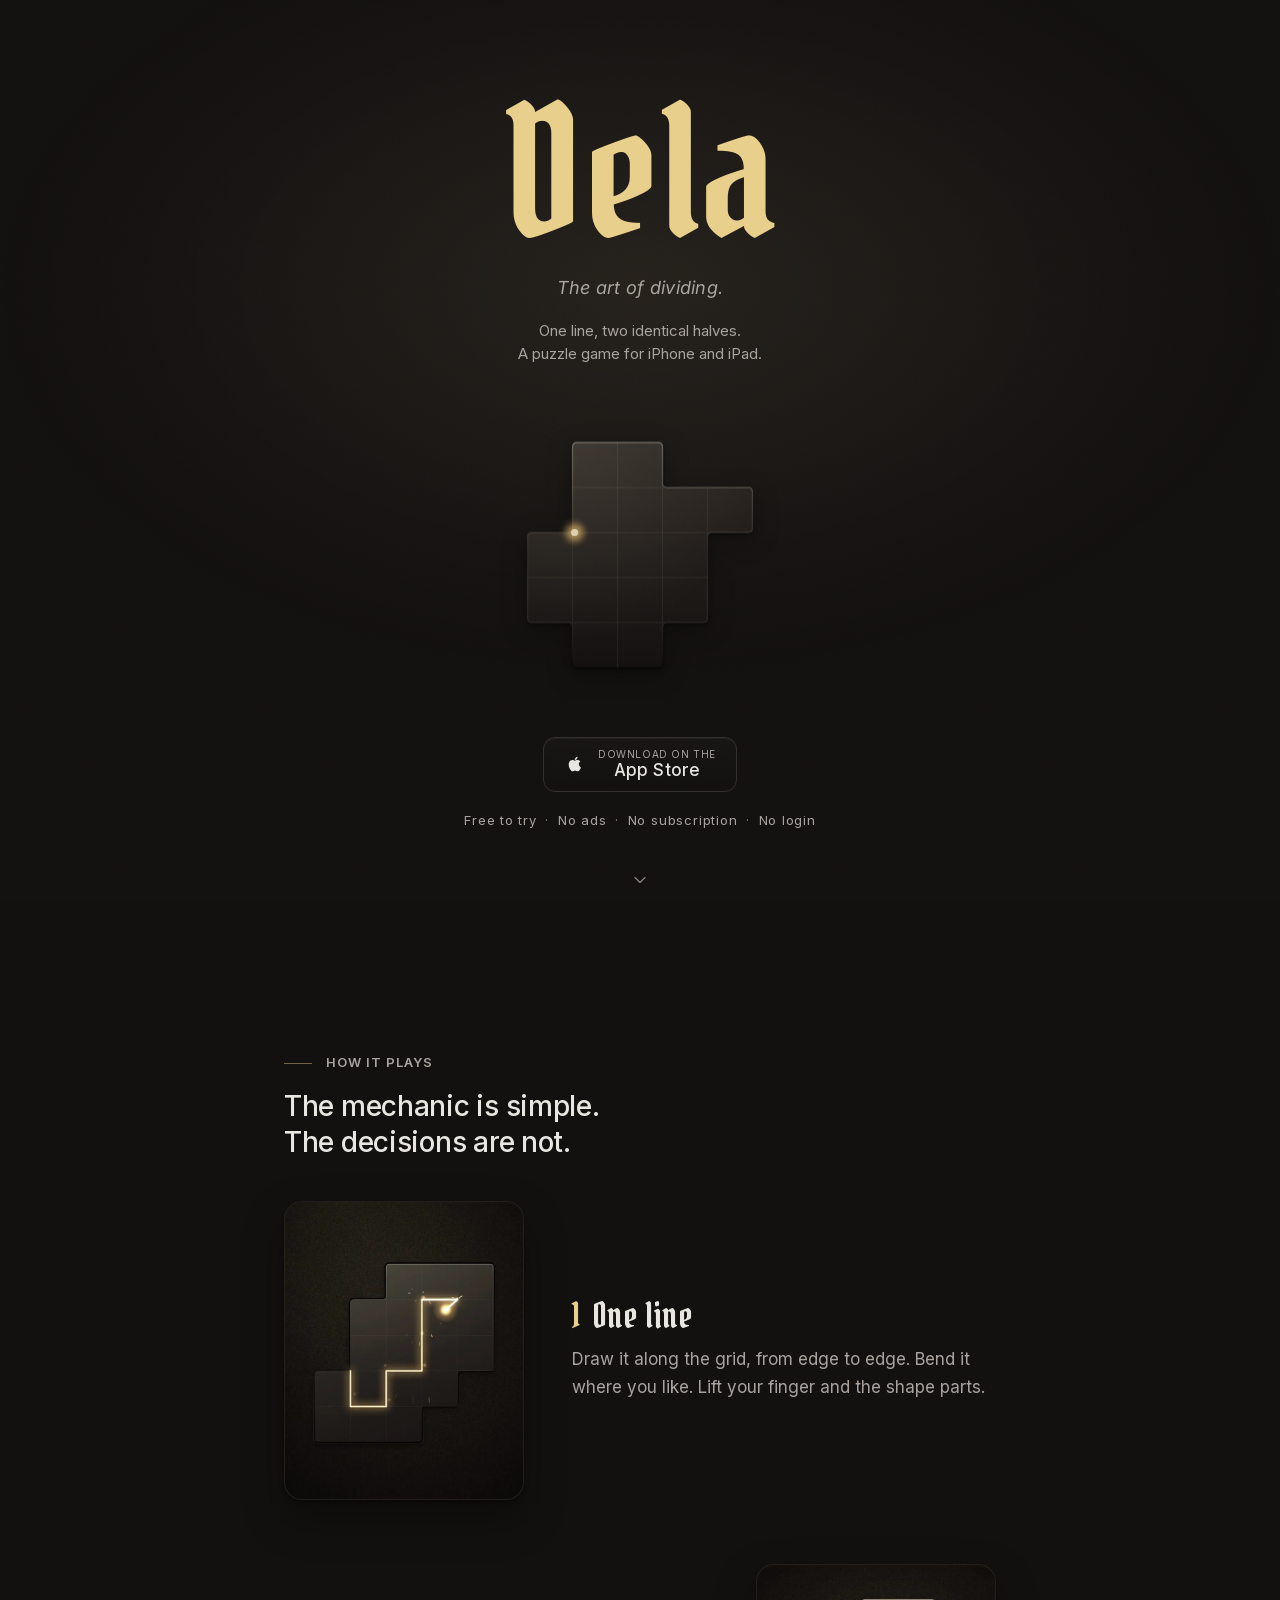
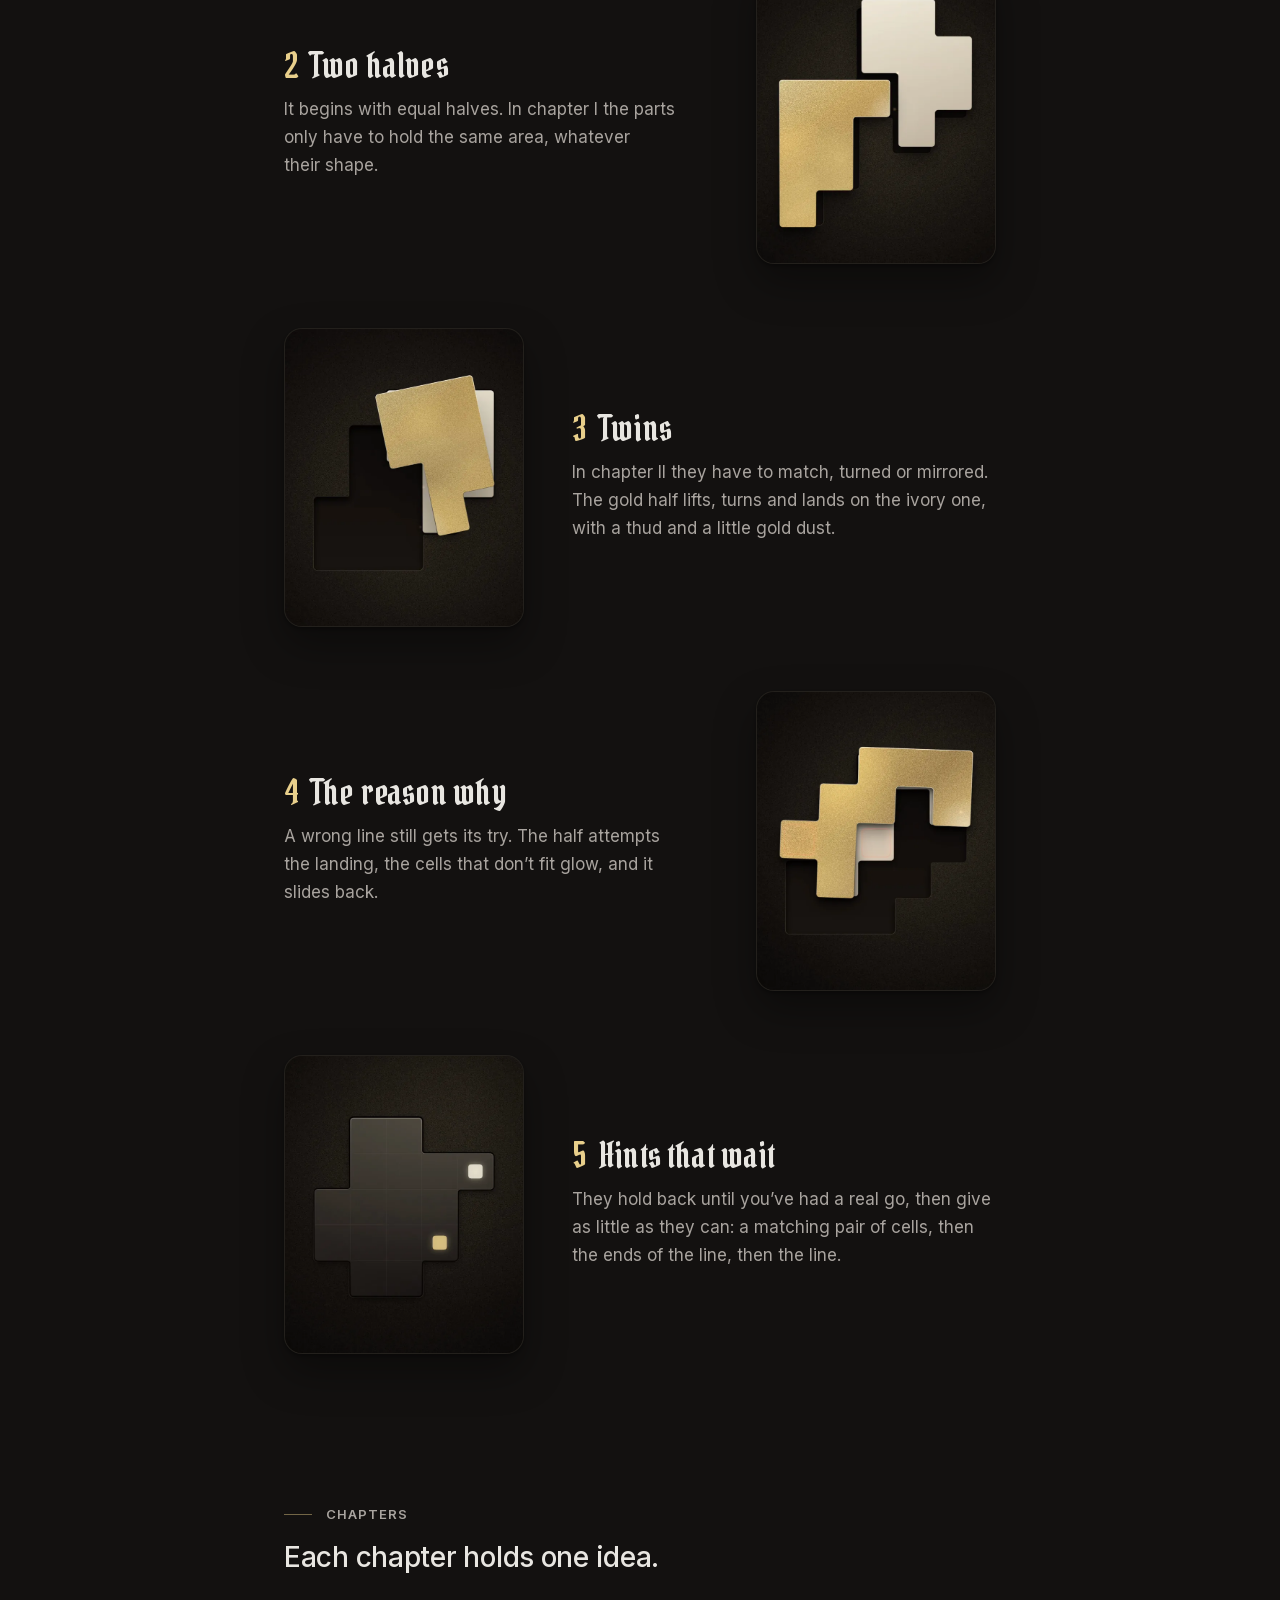
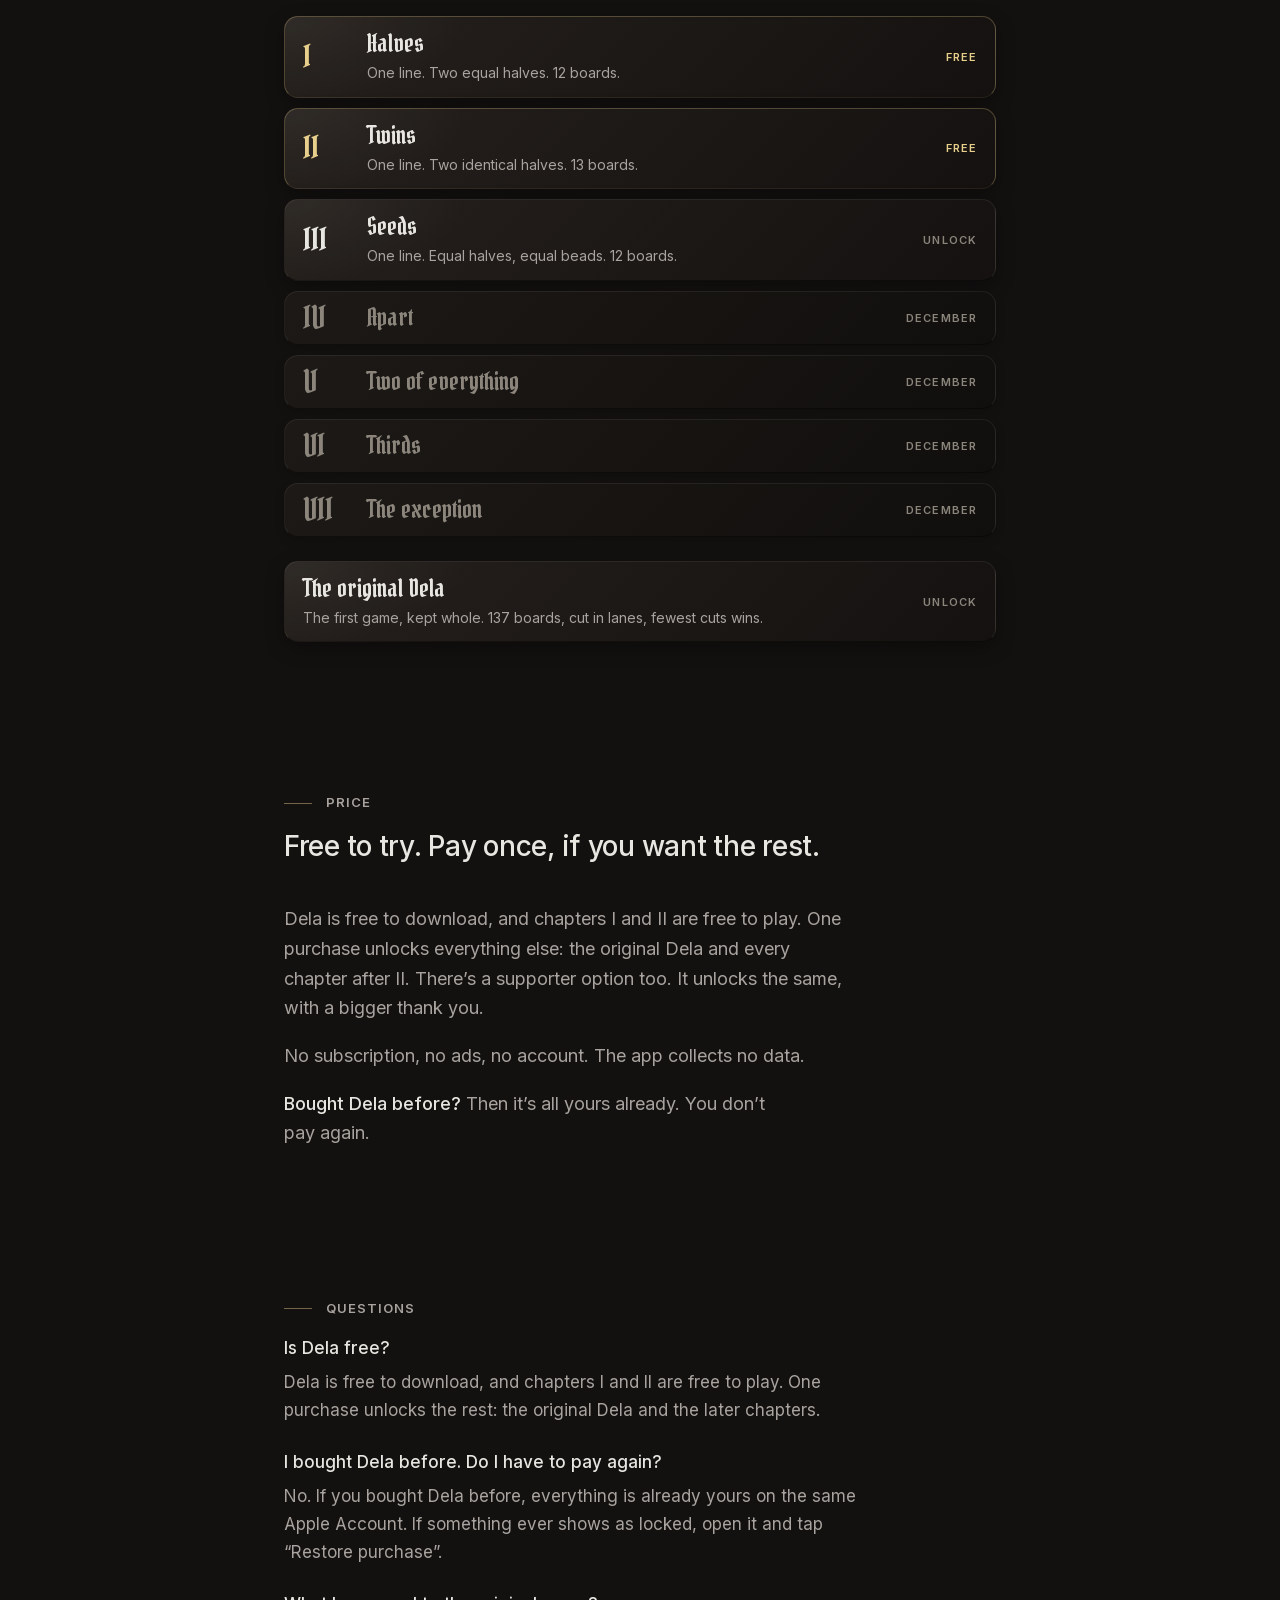
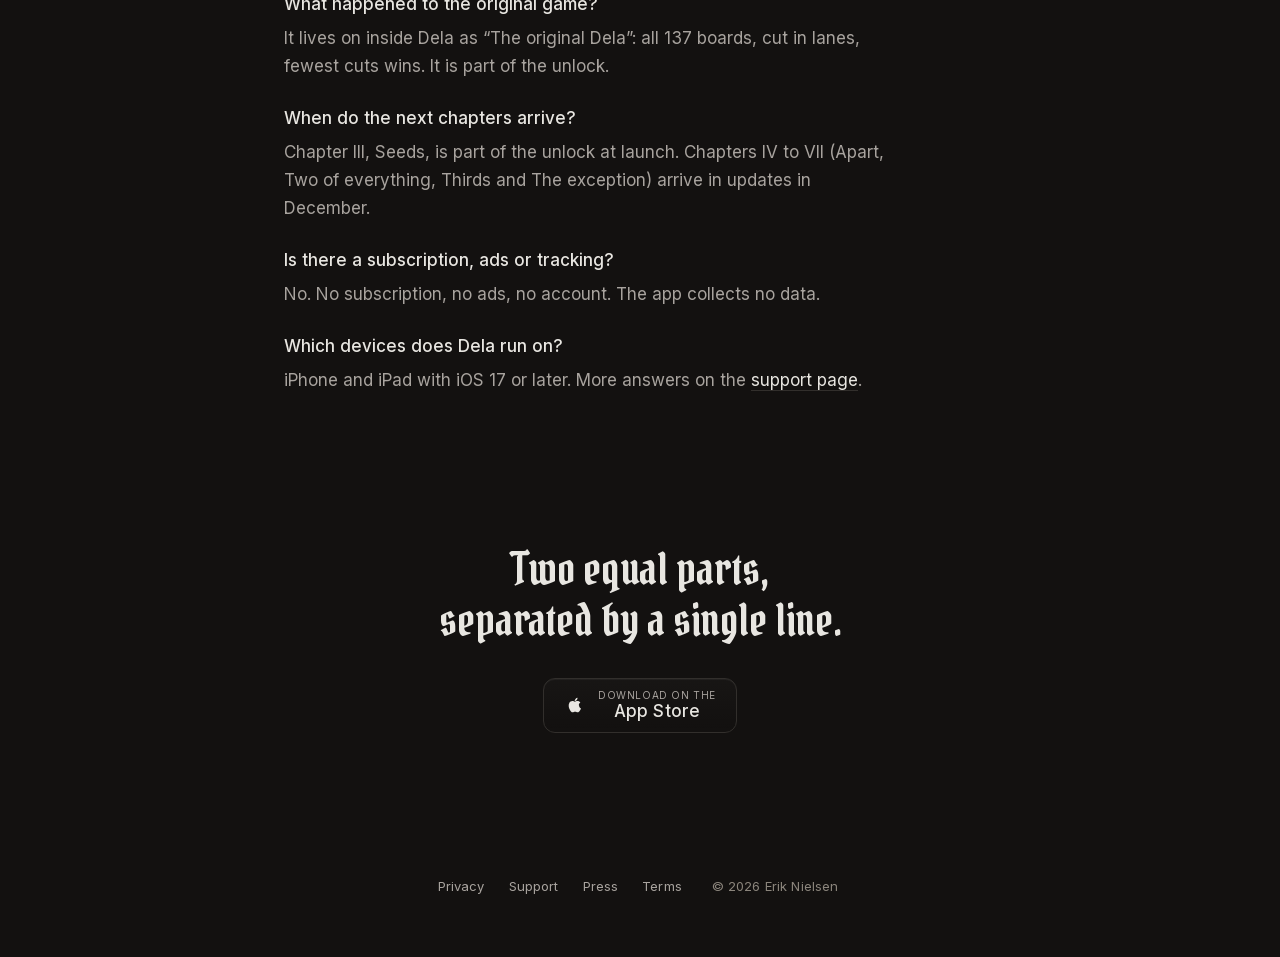
==== commit 2c284240: "Chapter III at launch: site chapters, FAQ and press line; press kit with the re-shot screenshots inc" ====
--- a/index.html
+++ b/index.html
@@ -78,7 +78,7 @@
     {
       "@type": "Question",
       "name": "When do the next chapters arrive?",
-      "acceptedAnswer": { "@type": "Answer", "text": "Chapters III to VII (Seeds, Apart, Two of everything, Thirds and The exception) arrive in updates in December." }
+      "acceptedAnswer": { "@type": "Answer", "text": "Chapter III, Seeds, is part of the unlock at launch. Chapters IV to VII (Apart, Two of everything, Thirds and The exception) arrive in updates in December." }
     },
     {
       "@type": "Question",
@@ -517,7 +517,7 @@
     <ol class="chapters">
       <li class="free"><span class="num">I</span><span><span class="name">Halves</span><span class="rule">One line. Two equal halves. 12 boards.</span></span><span class="tag">Free</span></li>
       <li class="free"><span class="num">II</span><span><span class="name">Twins</span><span class="rule">One line. Two identical halves. 13 boards.</span></span><span class="tag">Free</span></li>
-      <li class="later"><span class="num">III</span><span class="name">Seeds</span><span class="tag">December</span></li>
+      <li><span class="num">III</span><span><span class="name">Seeds</span><span class="rule">One line. Equal halves, equal beads. 12 boards.</span></span><span class="tag">Unlock</span></li>
       <li class="later"><span class="num">IV</span><span class="name">Apart</span><span class="tag">December</span></li>
       <li class="later"><span class="num">V</span><span class="name">Two of everything</span><span class="tag">December</span></li>
       <li class="later"><span class="num">VI</span><span class="name">Thirds</span><span class="tag">December</span></li>
@@ -547,7 +547,7 @@
       <dd>It lives on inside Dela as “The original Dela”: all 137 boards, cut in lanes, fewest cuts wins. It is part of the unlock.</dd>
 
       <dt>When do the next chapters arrive?</dt>
-      <dd>Chapters III to VII (Seeds, Apart, Two of everything, Thirds and The exception) arrive in updates in December.</dd>
+      <dd>Chapter III, Seeds, is part of the unlock at launch. Chapters IV to VII (Apart, Two of everything, Thirds and The exception) arrive in updates in December.</dd>
 
       <dt>Is there a subscription, ads or tracking?</dt>
       <dd>No. No subscription, no ads, no account. The app collects no data.</dd>
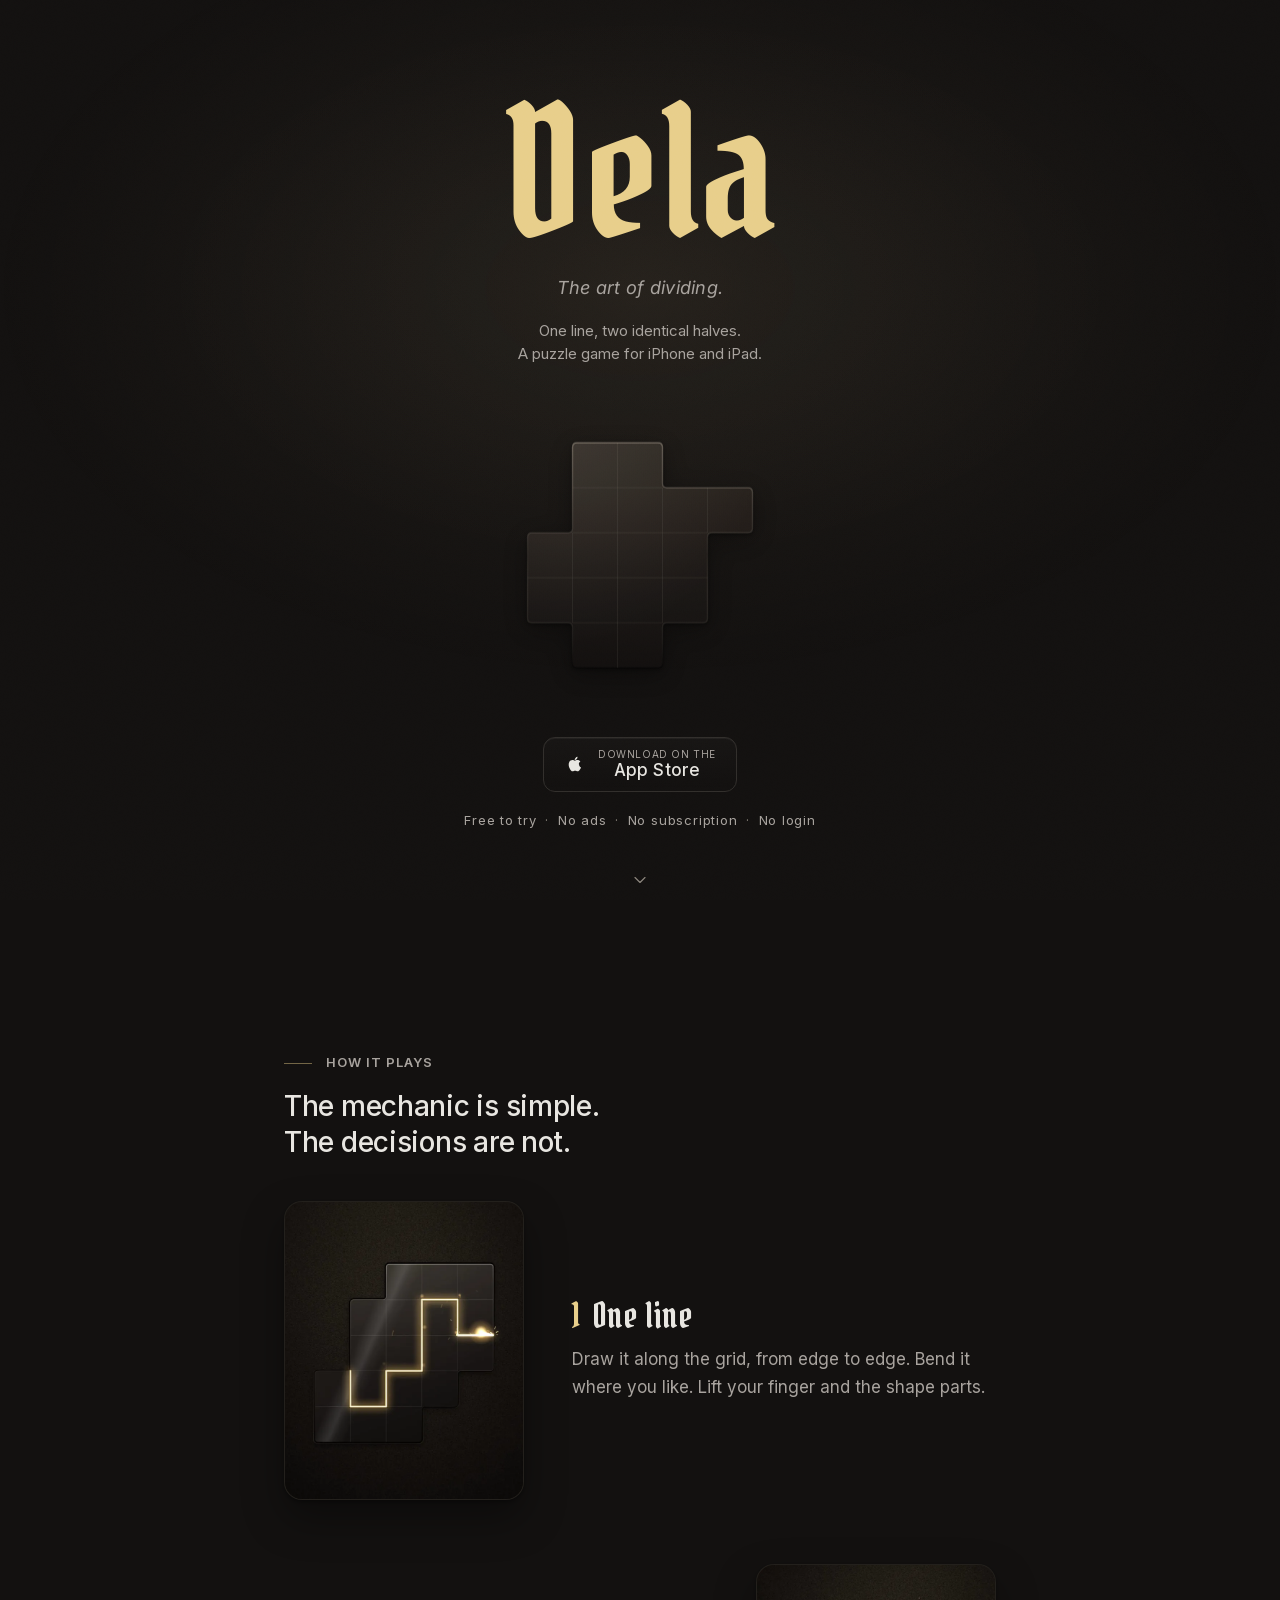
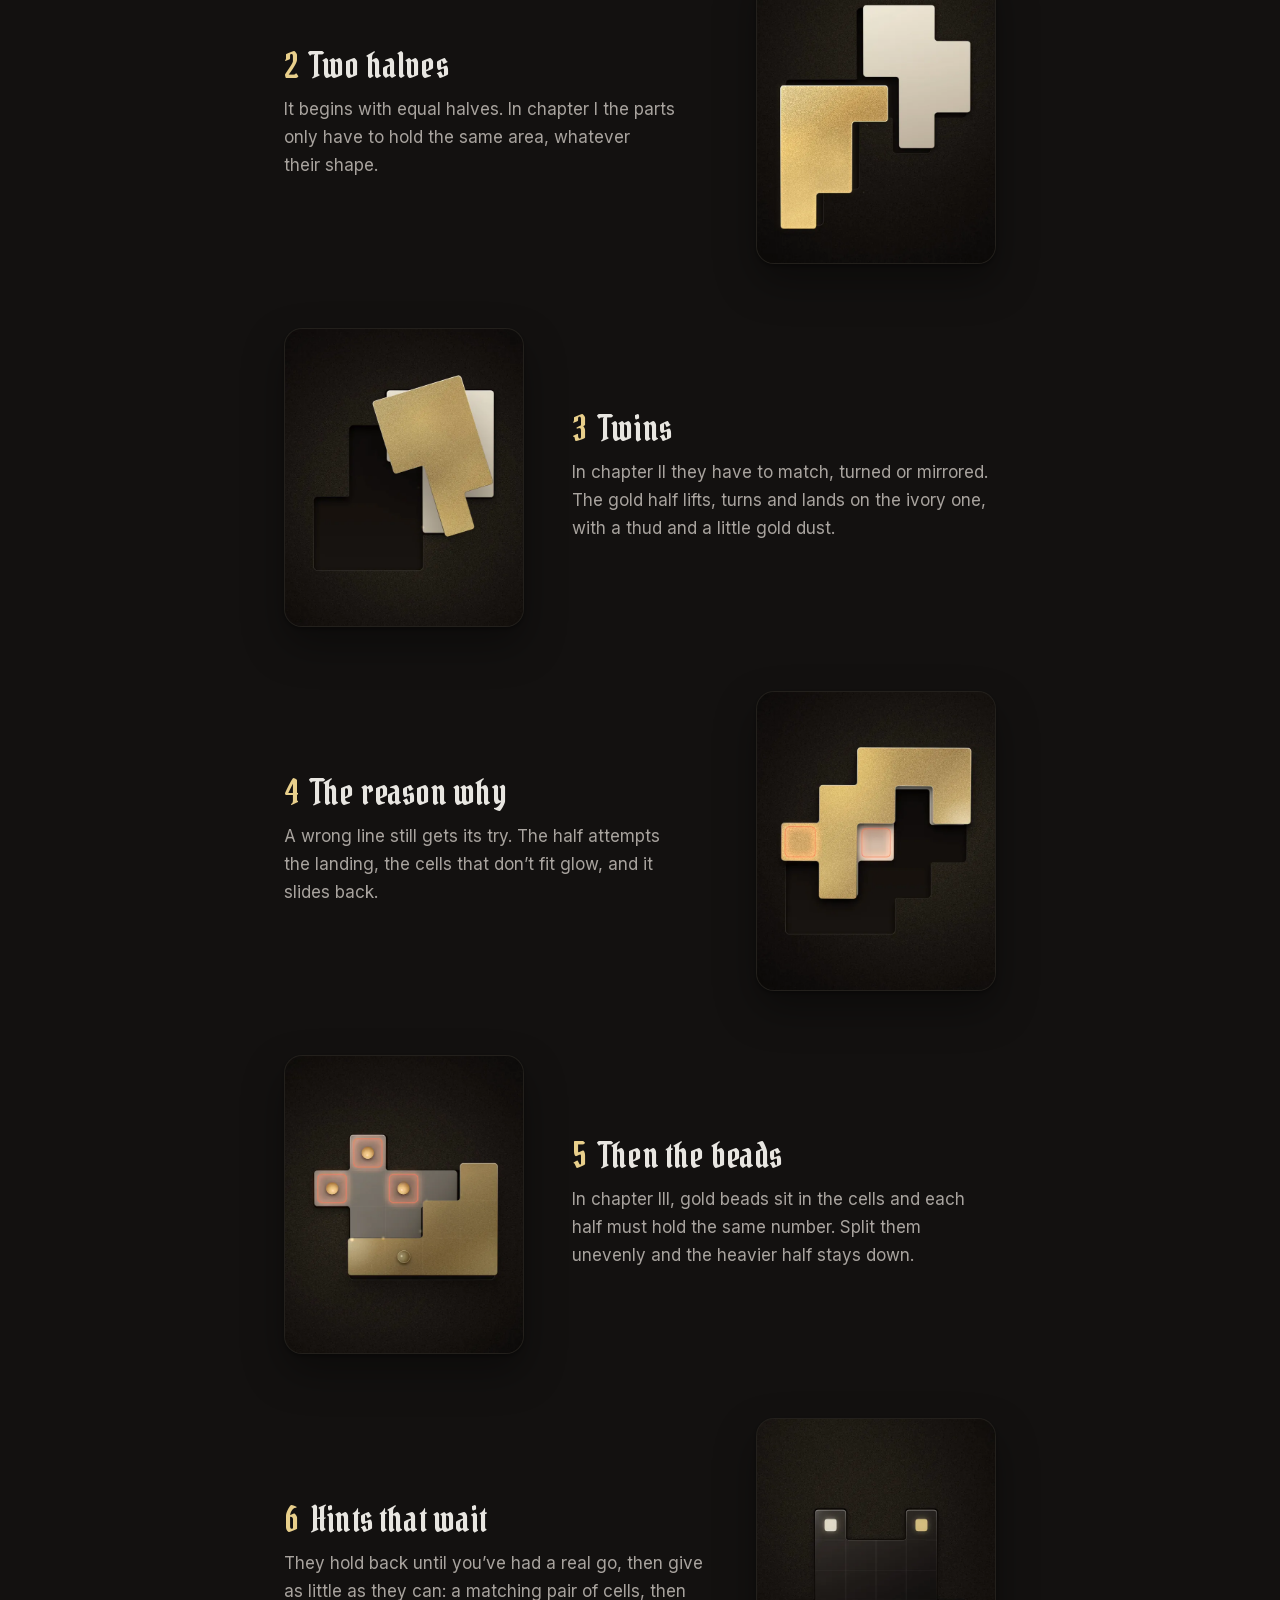
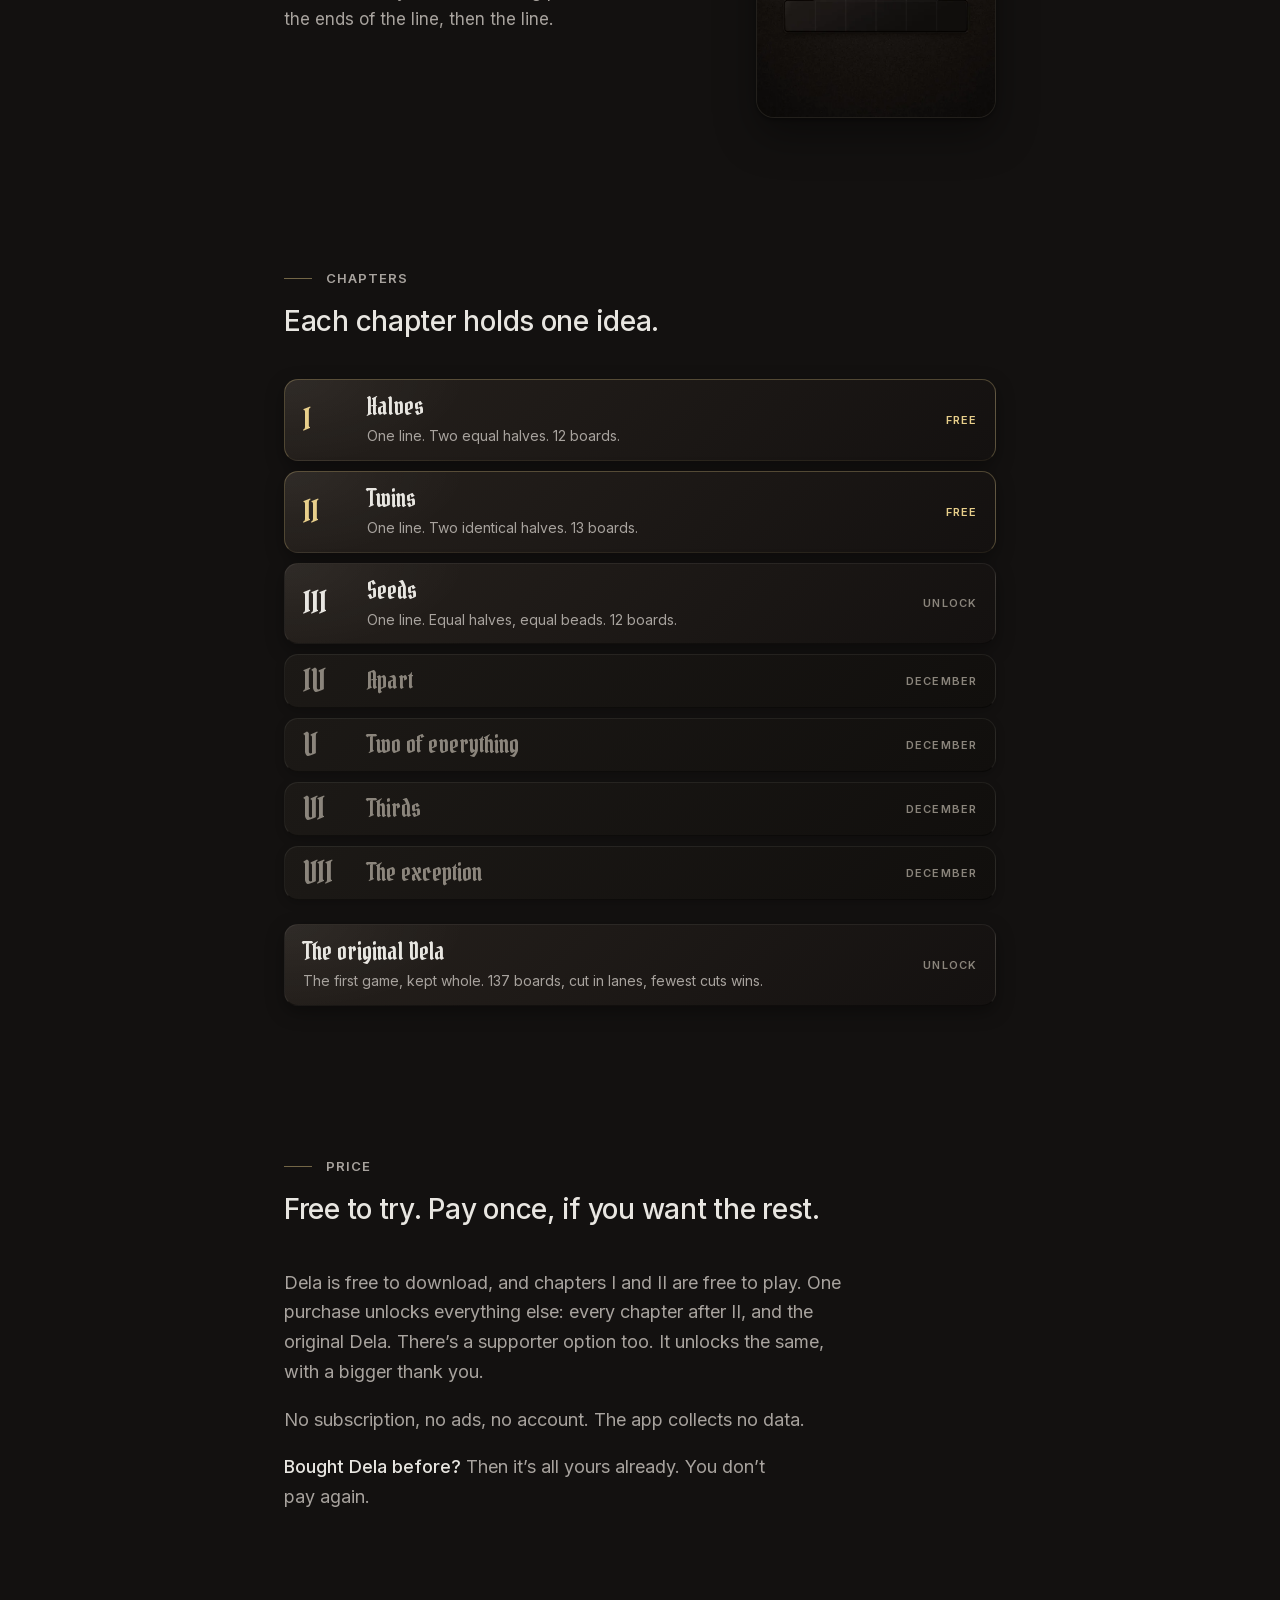
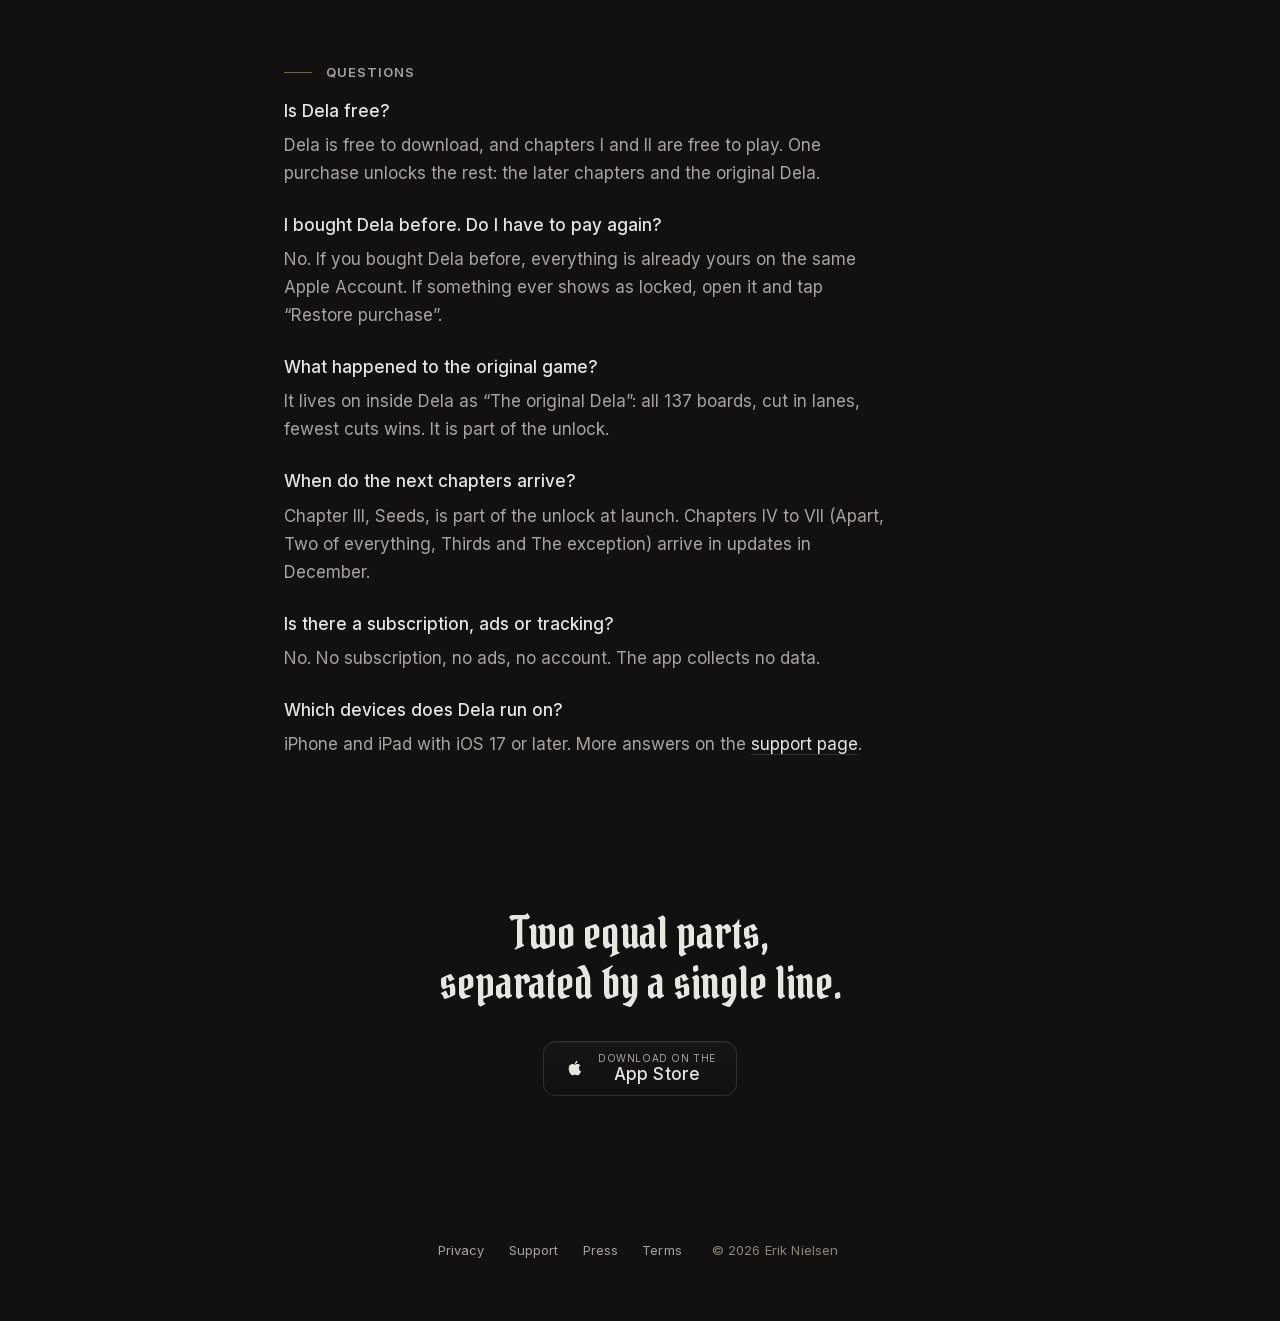
==== commit ae091f26: "How it plays: board crops from the re-shot captures, a mid-air twins frame, and a sixth step for the" ====
--- a/index.html
+++ b/index.html
@@ -63,7 +63,7 @@
     {
       "@type": "Question",
       "name": "Is Dela free?",
-      "acceptedAnswer": { "@type": "Answer", "text": "Dela is free to download, and chapters I and II are free to play. One purchase unlocks the rest: the original Dela and the later chapters." }
+      "acceptedAnswer": { "@type": "Answer", "text": "Dela is free to download, and chapters I and II are free to play. One purchase unlocks the rest: the later chapters and the original Dela." }
     },
     {
       "@type": "Question",
@@ -502,9 +502,16 @@
         </div>
       </li>
       <li>
+        <figure class="shot"><img src="/shots/seeds.webp" width="660" height="825" loading="lazy" decoding="async" alt="Gold beads set in a lacquer shape; the half with more beads stays down and its beads glow."></figure>
+        <div>
+          <h3><span class="n">5</span>Then the beads</h3>
+          <p>In chapter III, gold beads sit in the cells and each half must hold the same number. Split them unevenly and the heavier half stays down.</p>
+        </div>
+      </li>
+      <li>
         <figure class="shot"><img src="/shots/hint.webp" width="660" height="825" loading="lazy" decoding="async" alt="A hint on a twins board: one matching pair of cells, marked in ivory and gold."></figure>
         <div>
-          <h3><span class="n">5</span>Hints that wait</h3>
+          <h3><span class="n">6</span>Hints that wait</h3>
           <p>They hold back until you’ve had a real go, then give as little as they can: a matching pair of cells, then the ends of the line, then the line.</p>
         </div>
       </li>
@@ -529,7 +536,7 @@
   <section class="home-section fair" aria-labelledby="fair-h">
     <h2 id="fair-h">Price</h2>
     <p class="intro">Free to try. Pay once, if you want the rest.</p>
-    <p>Dela is free to download, and chapters I and II are free to play. One purchase unlocks everything else: the original Dela and every chapter after II. There’s a supporter option too. It unlocks the same, with a bigger thank you.</p>
+    <p>Dela is free to download, and chapters I and II are free to play. One purchase unlocks everything else: every chapter after II, and the original Dela. There’s a supporter option too. It unlocks the same, with a bigger thank you.</p>
     <p>No subscription, no ads, no account. The app collects no data.</p>
     <p><strong>Bought Dela before?</strong> Then it’s all yours already. You don’t pay again.</p>
   </section>
@@ -538,7 +545,7 @@
     <h2 id="faq-h">Questions</h2>
     <dl>
       <dt>Is Dela free?</dt>
-      <dd>Dela is free to download, and chapters I and II are free to play. One purchase unlocks the rest: the original Dela and the later chapters.</dd>
+      <dd>Dela is free to download, and chapters I and II are free to play. One purchase unlocks the rest: the later chapters and the original Dela.</dd>
 
       <dt>I bought Dela before. Do I have to pay again?</dt>
       <dd>No. If you bought Dela before, everything is already yours on the same Apple Account. If something ever shows as locked, open it and tap “Restore purchase”.</dd>
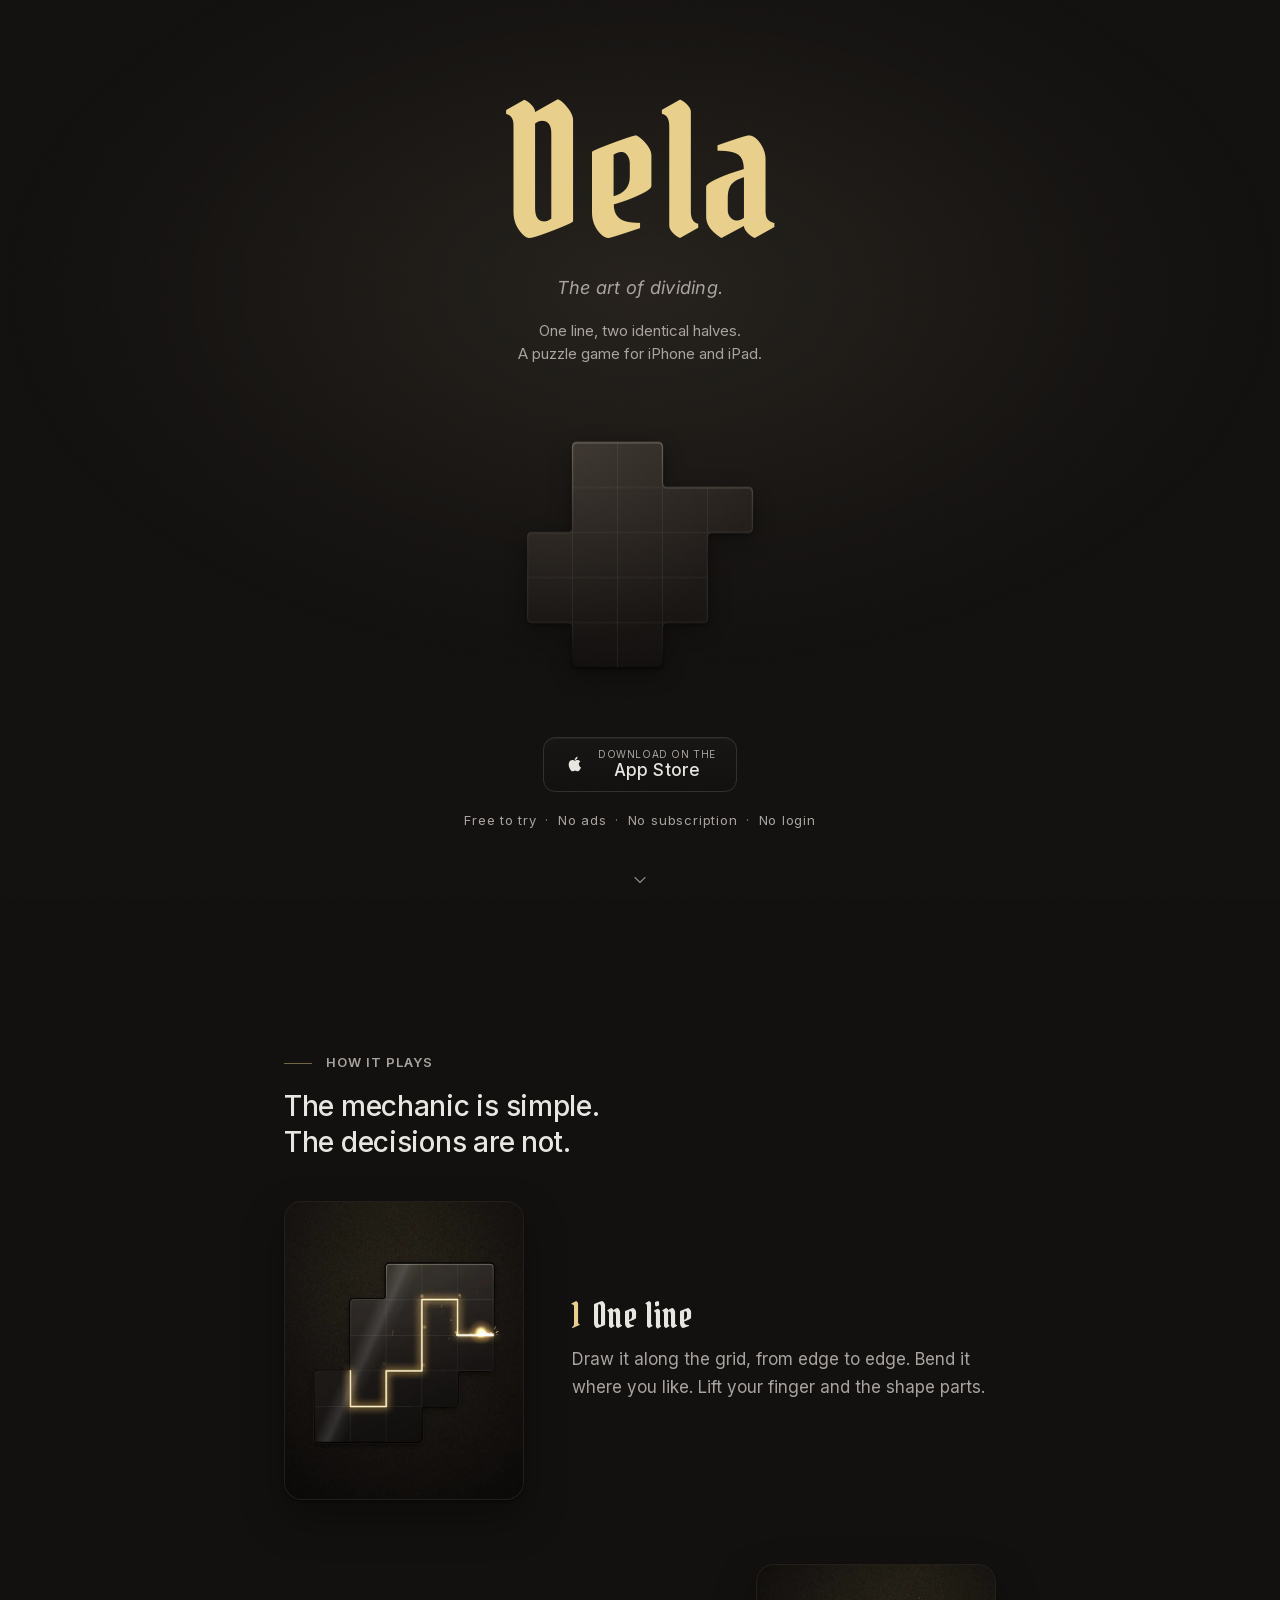
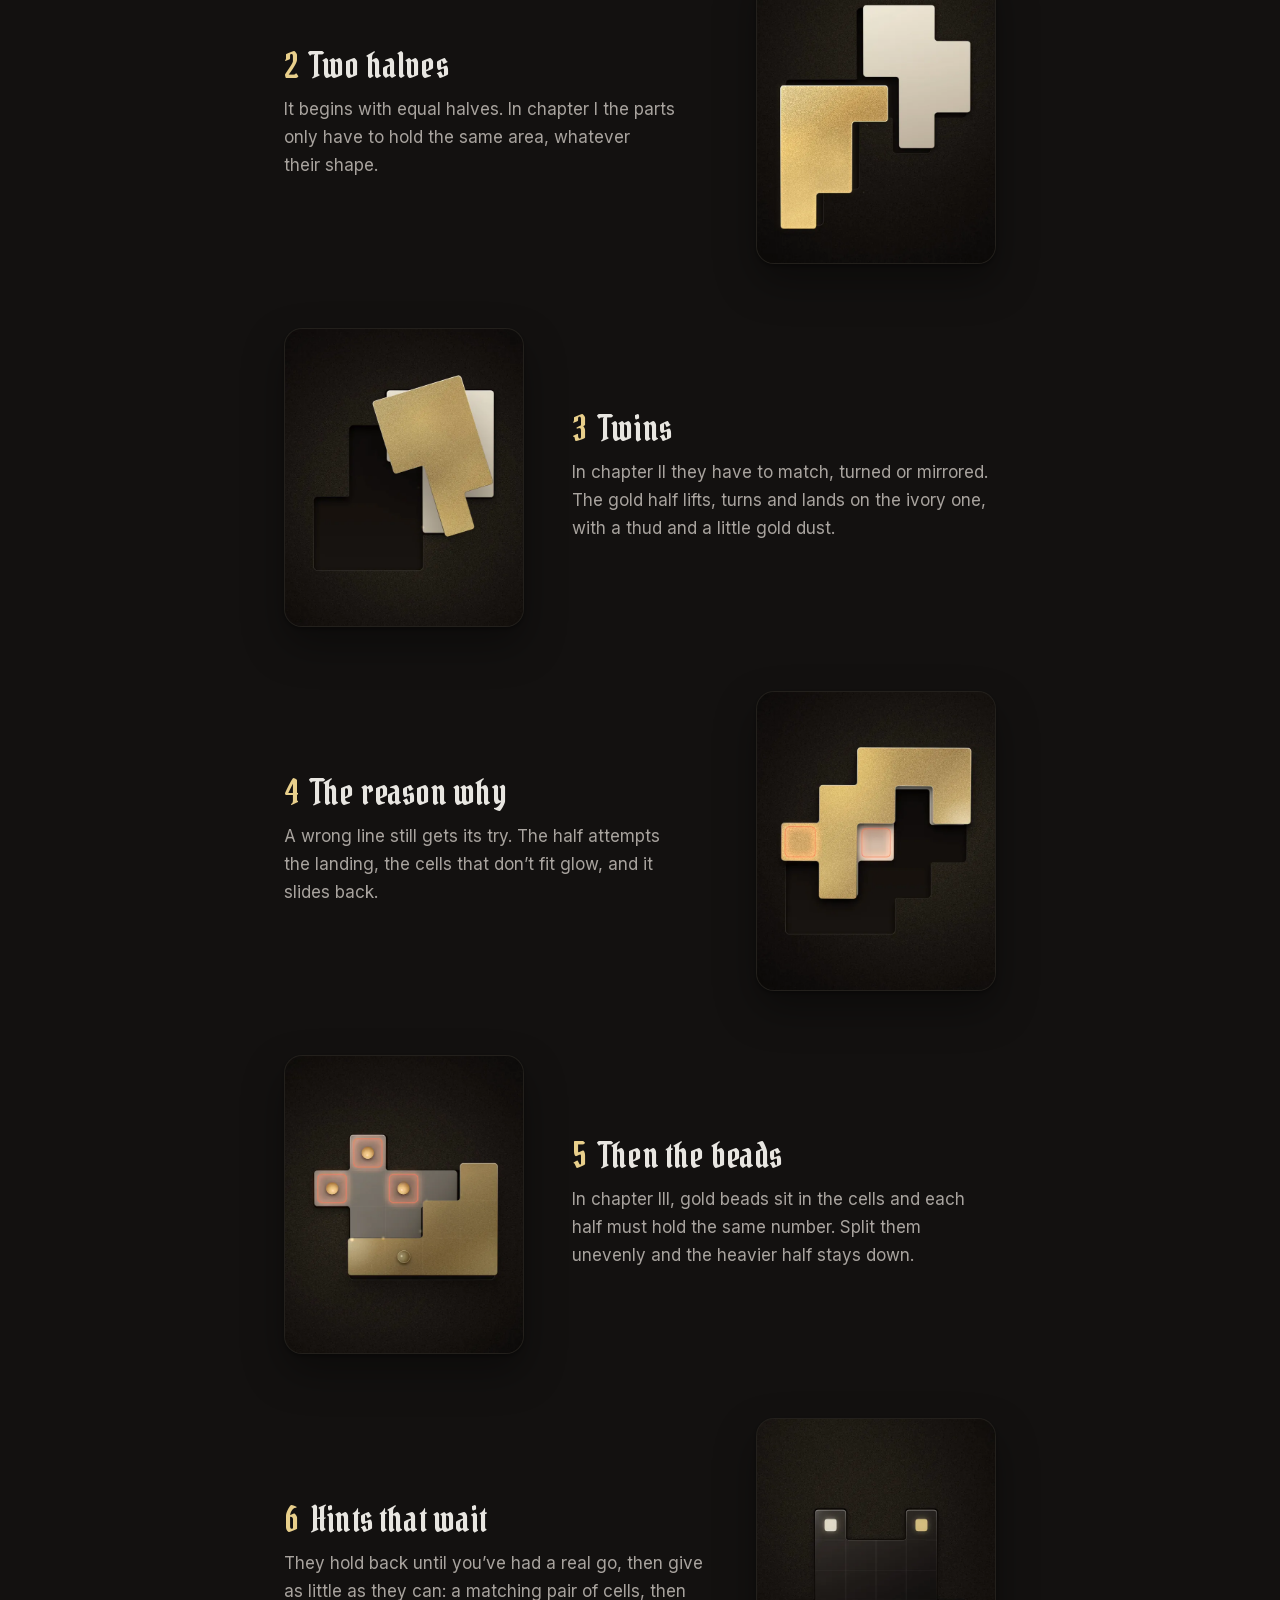
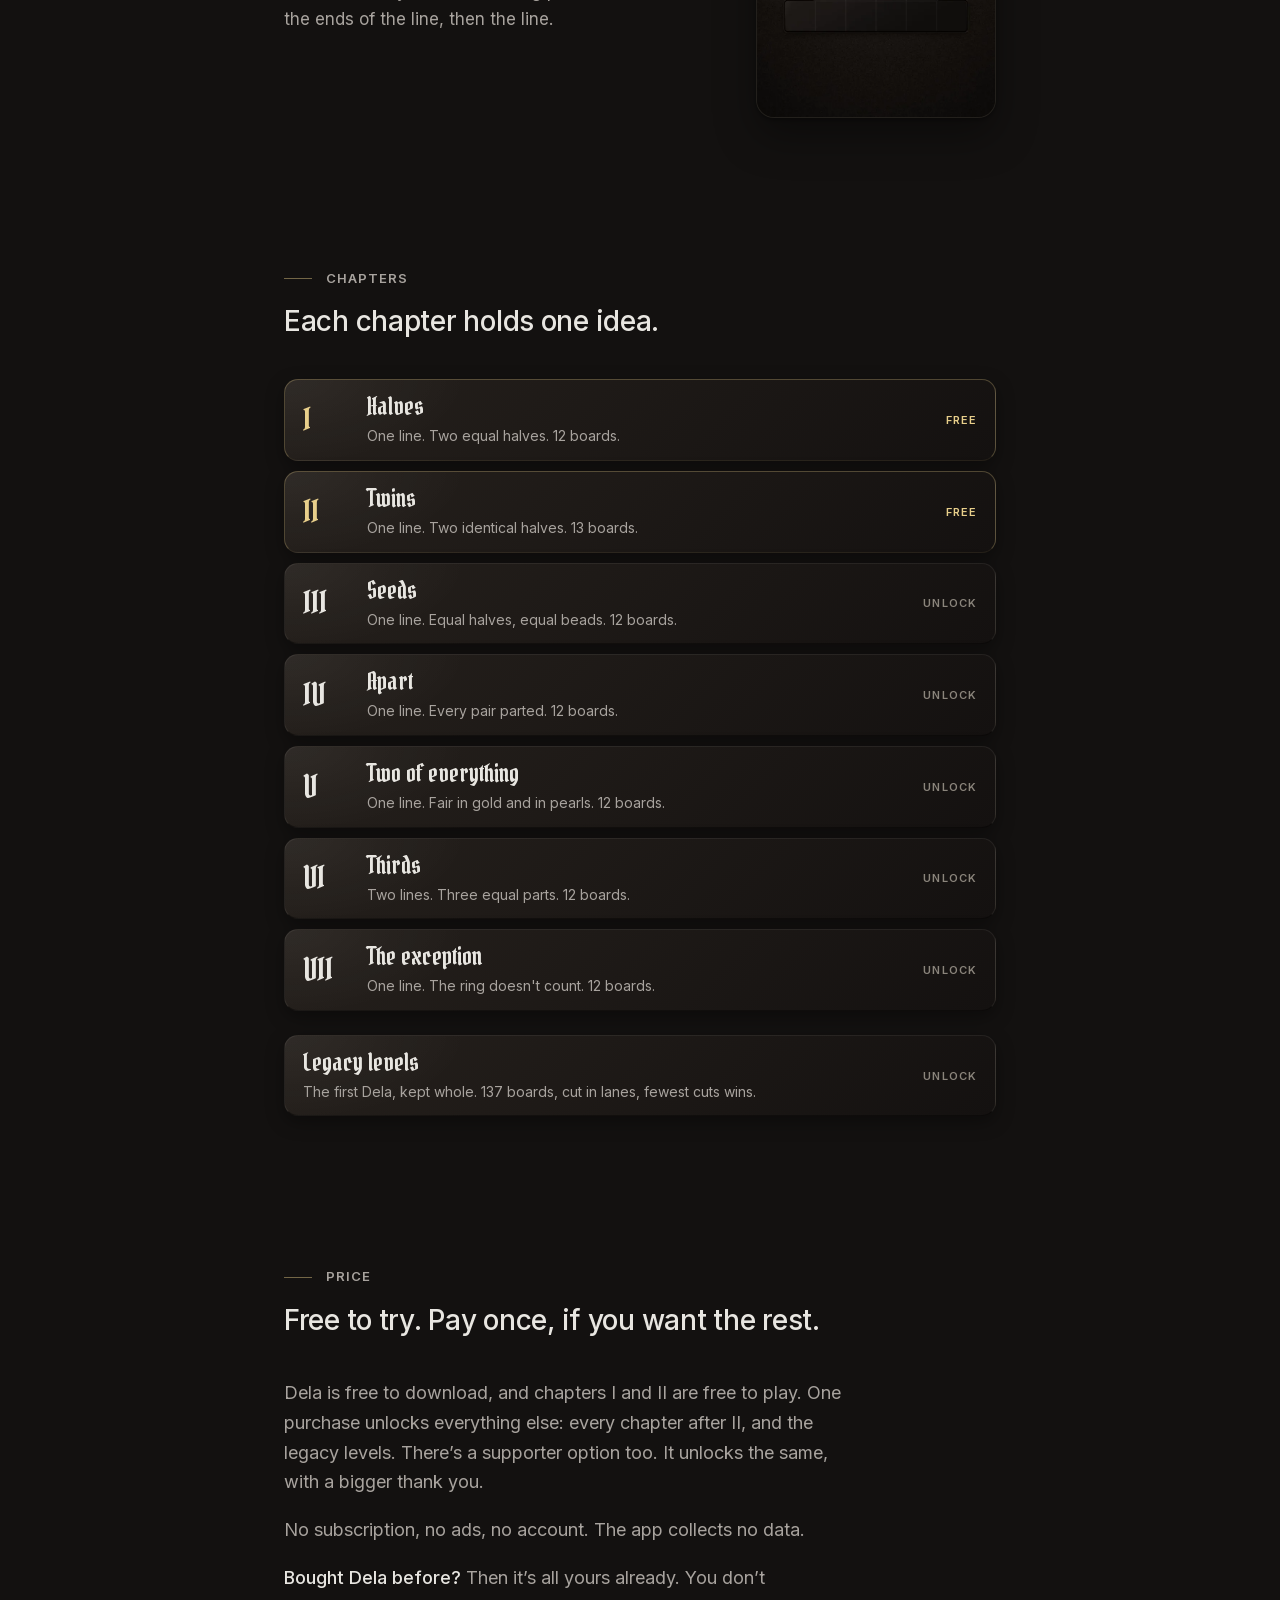
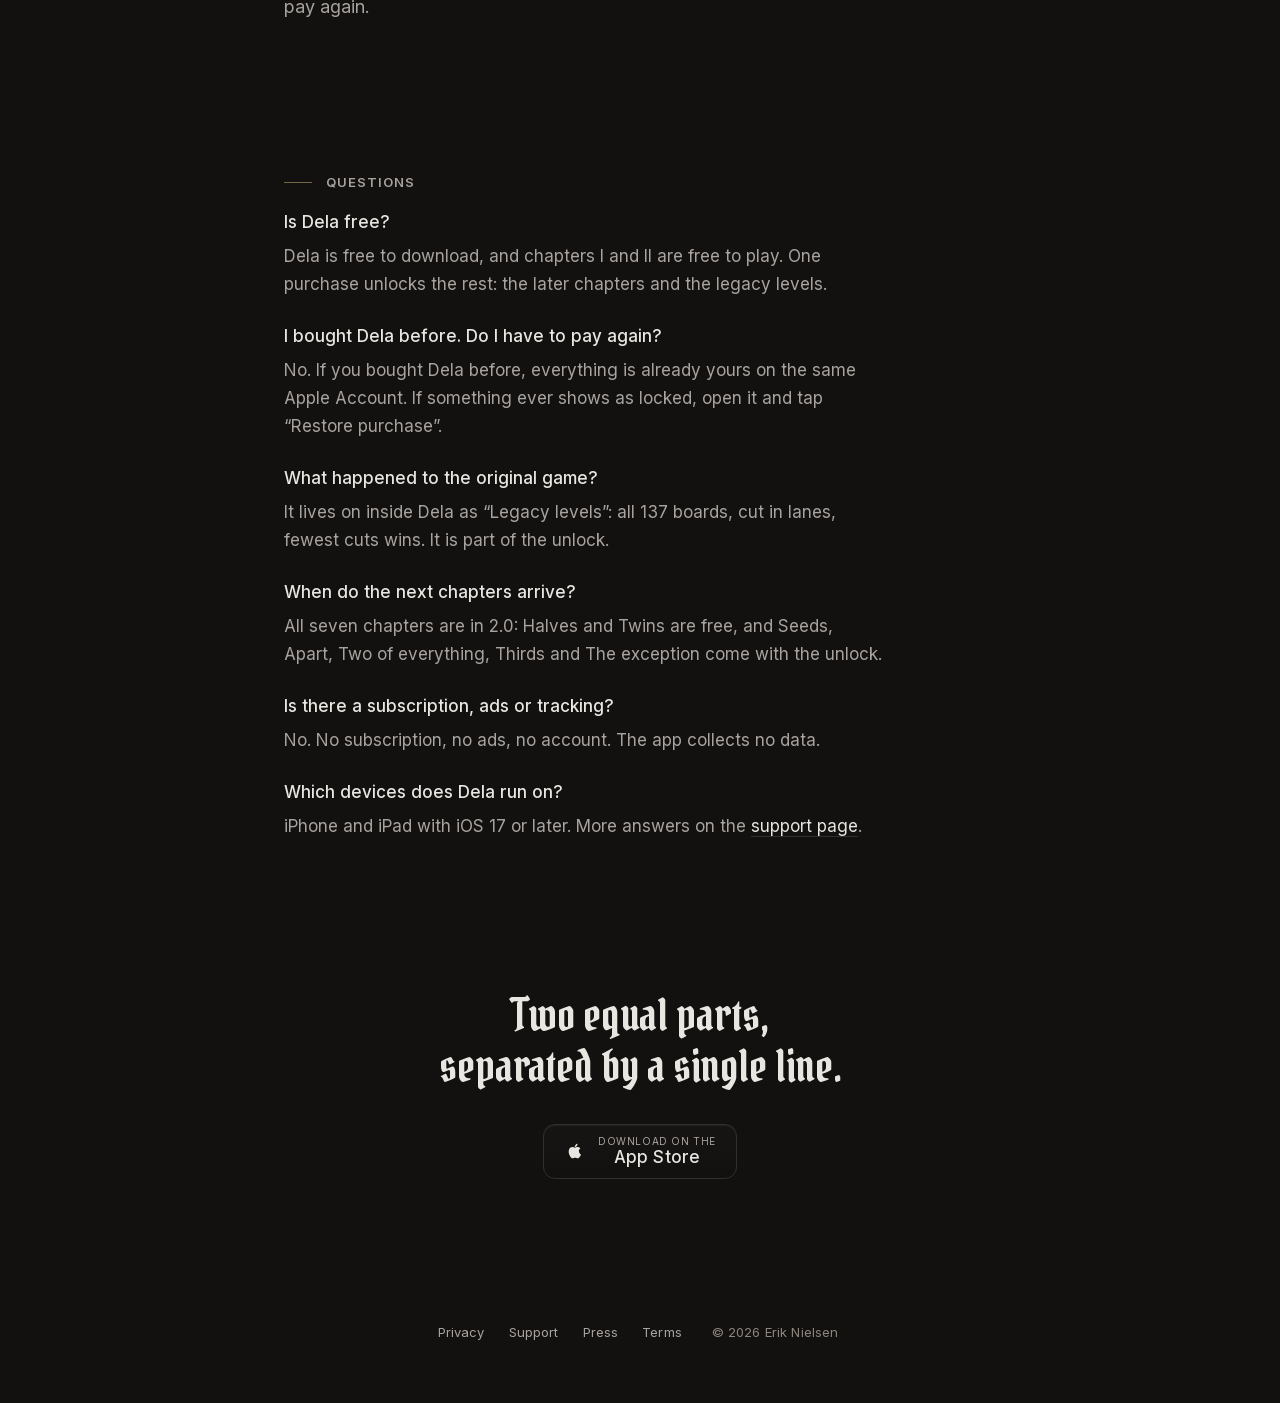
==== commit fe739d74: "All seven chapters at launch, legacy levels naming, press kit with the canvas store set" ====
--- a/index.html
+++ b/index.html
@@ -41,7 +41,7 @@
   "applicationCategory": "GameApplication",
   "genre": "Puzzle",
   "operatingSystem": "iOS 17.0 or later",
-  "description": "A puzzle game for iPhone and iPad. Draw one continuous line along the grid to cut a shape into two halves: equal in chapter I, identical in chapter II. Free to try, with a one-time in-app purchase that unlocks the original Dela and the later chapters.",
+  "description": "A puzzle game for iPhone and iPad. Draw one continuous line along the grid to cut a shape into two halves: equal in chapter I, identical in chapter II. Free to try, with a one-time in-app purchase that unlocks the later chapters and the legacy levels.",
   "url": "https://playdela.com/",
   "image": "https://playdela.com/og.png",
   "installUrl": "https://apps.apple.com/app/dela-the-art-of-dividing/id6766864158",
@@ -63,7 +63,7 @@
     {
       "@type": "Question",
       "name": "Is Dela free?",
-      "acceptedAnswer": { "@type": "Answer", "text": "Dela is free to download, and chapters I and II are free to play. One purchase unlocks the rest: the later chapters and the original Dela." }
+      "acceptedAnswer": { "@type": "Answer", "text": "Dela is free to download, and chapters I and II are free to play. One purchase unlocks the rest: the later chapters and the legacy levels." }
     },
     {
       "@type": "Question",
@@ -73,12 +73,12 @@
     {
       "@type": "Question",
       "name": "What happened to the original game?",
-      "acceptedAnswer": { "@type": "Answer", "text": "It lives on inside Dela as “The original Dela”: all 137 boards, cut in lanes, fewest cuts wins. It is part of the unlock." }
+      "acceptedAnswer": { "@type": "Answer", "text": "It lives on inside Dela as “Legacy levels”: all 137 boards, cut in lanes, fewest cuts wins. It is part of the unlock." }
     },
     {
       "@type": "Question",
       "name": "When do the next chapters arrive?",
-      "acceptedAnswer": { "@type": "Answer", "text": "Chapter III, Seeds, is part of the unlock at launch. Chapters IV to VII (Apart, Two of everything, Thirds and The exception) arrive in updates in December." }
+      "acceptedAnswer": { "@type": "Answer", "text": "All seven chapters are in 2.0: Halves and Twins are free, and Seeds, Apart, Two of everything, Thirds and The exception come with the unlock." }
     },
     {
       "@type": "Question",
@@ -525,18 +525,18 @@
       <li class="free"><span class="num">I</span><span><span class="name">Halves</span><span class="rule">One line. Two equal halves. 12 boards.</span></span><span class="tag">Free</span></li>
       <li class="free"><span class="num">II</span><span><span class="name">Twins</span><span class="rule">One line. Two identical halves. 13 boards.</span></span><span class="tag">Free</span></li>
       <li><span class="num">III</span><span><span class="name">Seeds</span><span class="rule">One line. Equal halves, equal beads. 12 boards.</span></span><span class="tag">Unlock</span></li>
-      <li class="later"><span class="num">IV</span><span class="name">Apart</span><span class="tag">December</span></li>
-      <li class="later"><span class="num">V</span><span class="name">Two of everything</span><span class="tag">December</span></li>
-      <li class="later"><span class="num">VI</span><span class="name">Thirds</span><span class="tag">December</span></li>
-      <li class="later"><span class="num">VII</span><span class="name">The exception</span><span class="tag">December</span></li>
-      <li class="classic"><span><span class="name">The original Dela</span><span class="rule">The first game, kept whole. 137 boards, cut in lanes, fewest cuts wins.</span></span><span class="tag">Unlock</span></li>
+      <li><span class="num">IV</span><span><span class="name">Apart</span><span class="rule">One line. Every pair parted. 12 boards.</span></span><span class="tag">Unlock</span></li>
+      <li><span class="num">V</span><span><span class="name">Two of everything</span><span class="rule">One line. Fair in gold and in pearls. 12 boards.</span></span><span class="tag">Unlock</span></li>
+      <li><span class="num">VI</span><span><span class="name">Thirds</span><span class="rule">Two lines. Three equal parts. 12 boards.</span></span><span class="tag">Unlock</span></li>
+      <li><span class="num">VII</span><span><span class="name">The exception</span><span class="rule">One line. The ring doesn't count. 12 boards.</span></span><span class="tag">Unlock</span></li>
+      <li class="classic"><span><span class="name">Legacy levels</span><span class="rule">The first Dela, kept whole. 137 boards, cut in lanes, fewest cuts wins.</span></span><span class="tag">Unlock</span></li>
     </ol>
   </section>
 
   <section class="home-section fair" aria-labelledby="fair-h">
     <h2 id="fair-h">Price</h2>
     <p class="intro">Free to try. Pay once, if you want the rest.</p>
-    <p>Dela is free to download, and chapters I and II are free to play. One purchase unlocks everything else: every chapter after II, and the original Dela. There’s a supporter option too. It unlocks the same, with a bigger thank you.</p>
+    <p>Dela is free to download, and chapters I and II are free to play. One purchase unlocks everything else: every chapter after II, and the legacy levels. There’s a supporter option too. It unlocks the same, with a bigger thank you.</p>
     <p>No subscription, no ads, no account. The app collects no data.</p>
     <p><strong>Bought Dela before?</strong> Then it’s all yours already. You don’t pay again.</p>
   </section>
@@ -545,16 +545,16 @@
     <h2 id="faq-h">Questions</h2>
     <dl>
       <dt>Is Dela free?</dt>
-      <dd>Dela is free to download, and chapters I and II are free to play. One purchase unlocks the rest: the later chapters and the original Dela.</dd>
+      <dd>Dela is free to download, and chapters I and II are free to play. One purchase unlocks the rest: the later chapters and the legacy levels.</dd>
 
       <dt>I bought Dela before. Do I have to pay again?</dt>
       <dd>No. If you bought Dela before, everything is already yours on the same Apple Account. If something ever shows as locked, open it and tap “Restore purchase”.</dd>
 
       <dt>What happened to the original game?</dt>
-      <dd>It lives on inside Dela as “The original Dela”: all 137 boards, cut in lanes, fewest cuts wins. It is part of the unlock.</dd>
+      <dd>It lives on inside Dela as “Legacy levels”: all 137 boards, cut in lanes, fewest cuts wins. It is part of the unlock.</dd>
 
       <dt>When do the next chapters arrive?</dt>
-      <dd>Chapter III, Seeds, is part of the unlock at launch. Chapters IV to VII (Apart, Two of everything, Thirds and The exception) arrive in updates in December.</dd>
+      <dd>All seven chapters are in 2.0: Halves and Twins are free, and Seeds, Apart, Two of everything, Thirds and The exception come with the unlock.</dd>
 
       <dt>Is there a subscription, ads or tracking?</dt>
       <dd>No. No subscription, no ads, no account. The app collects no data.</dd>
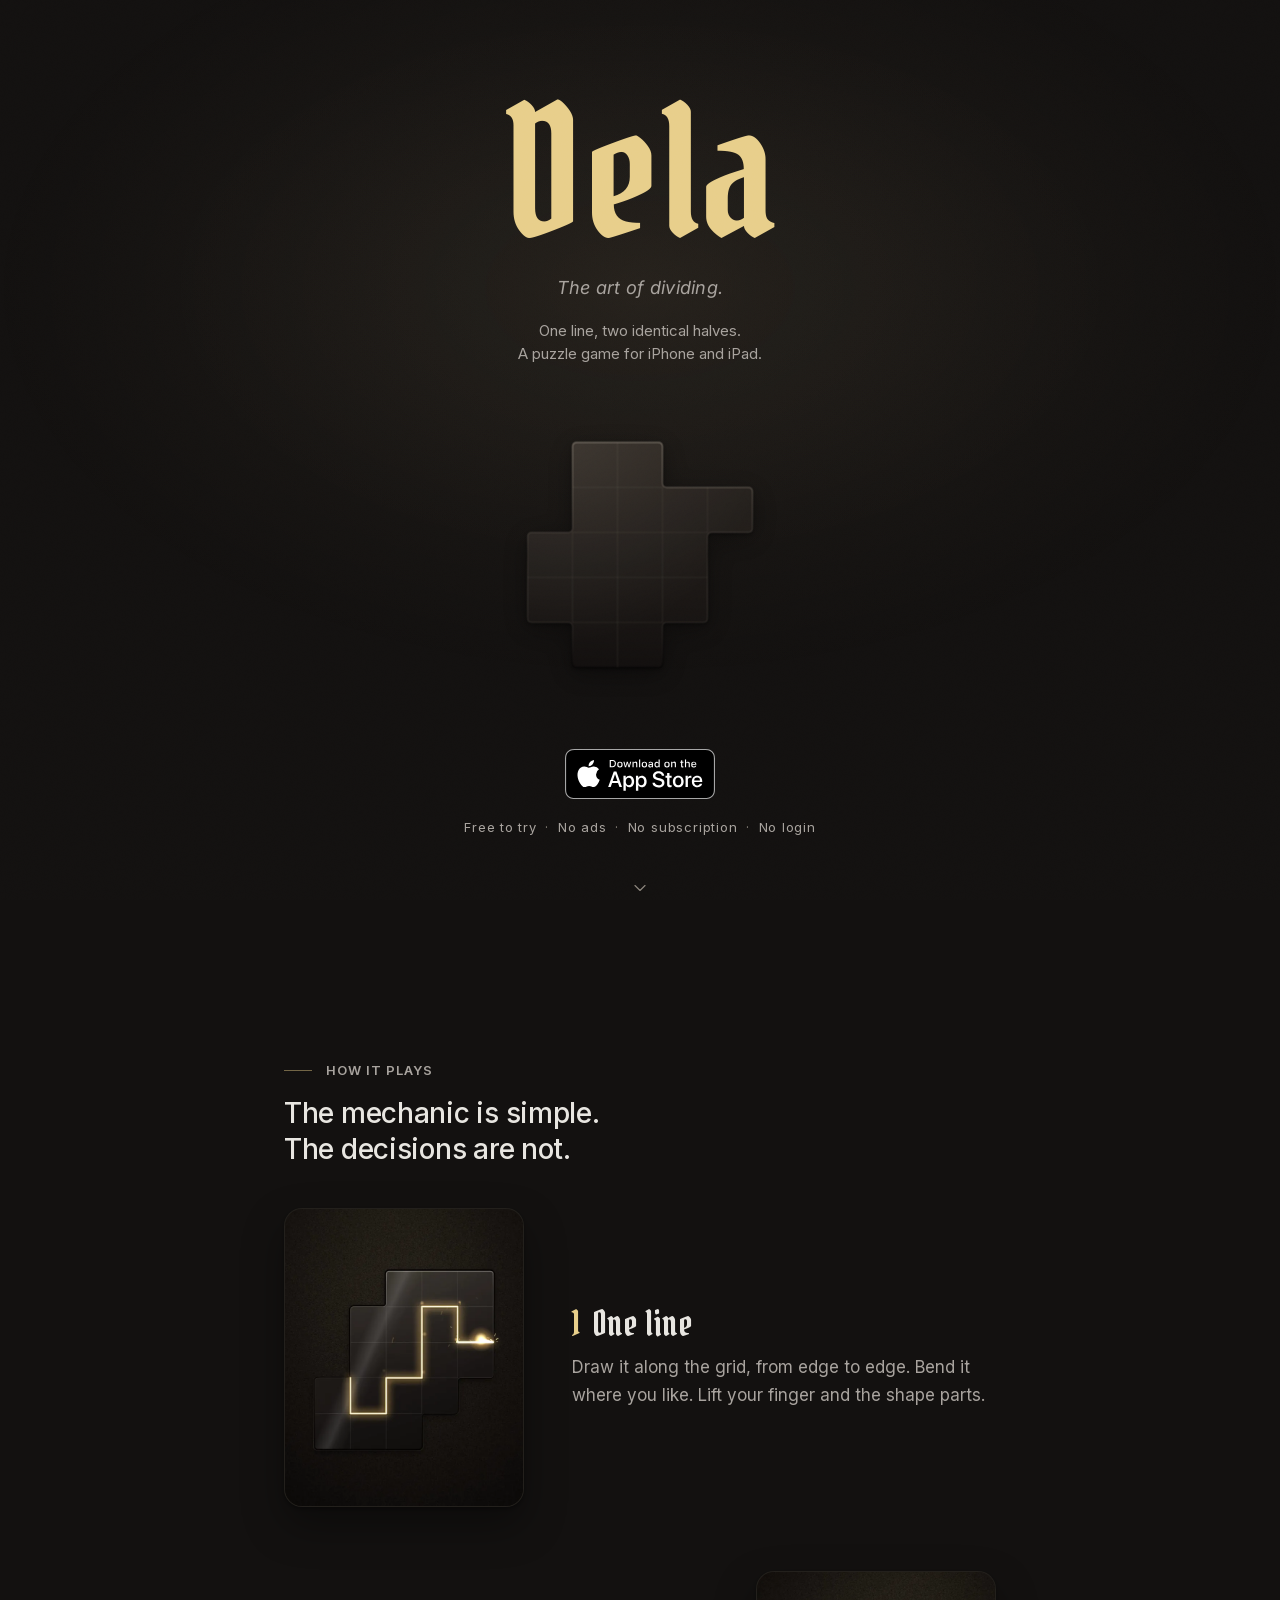
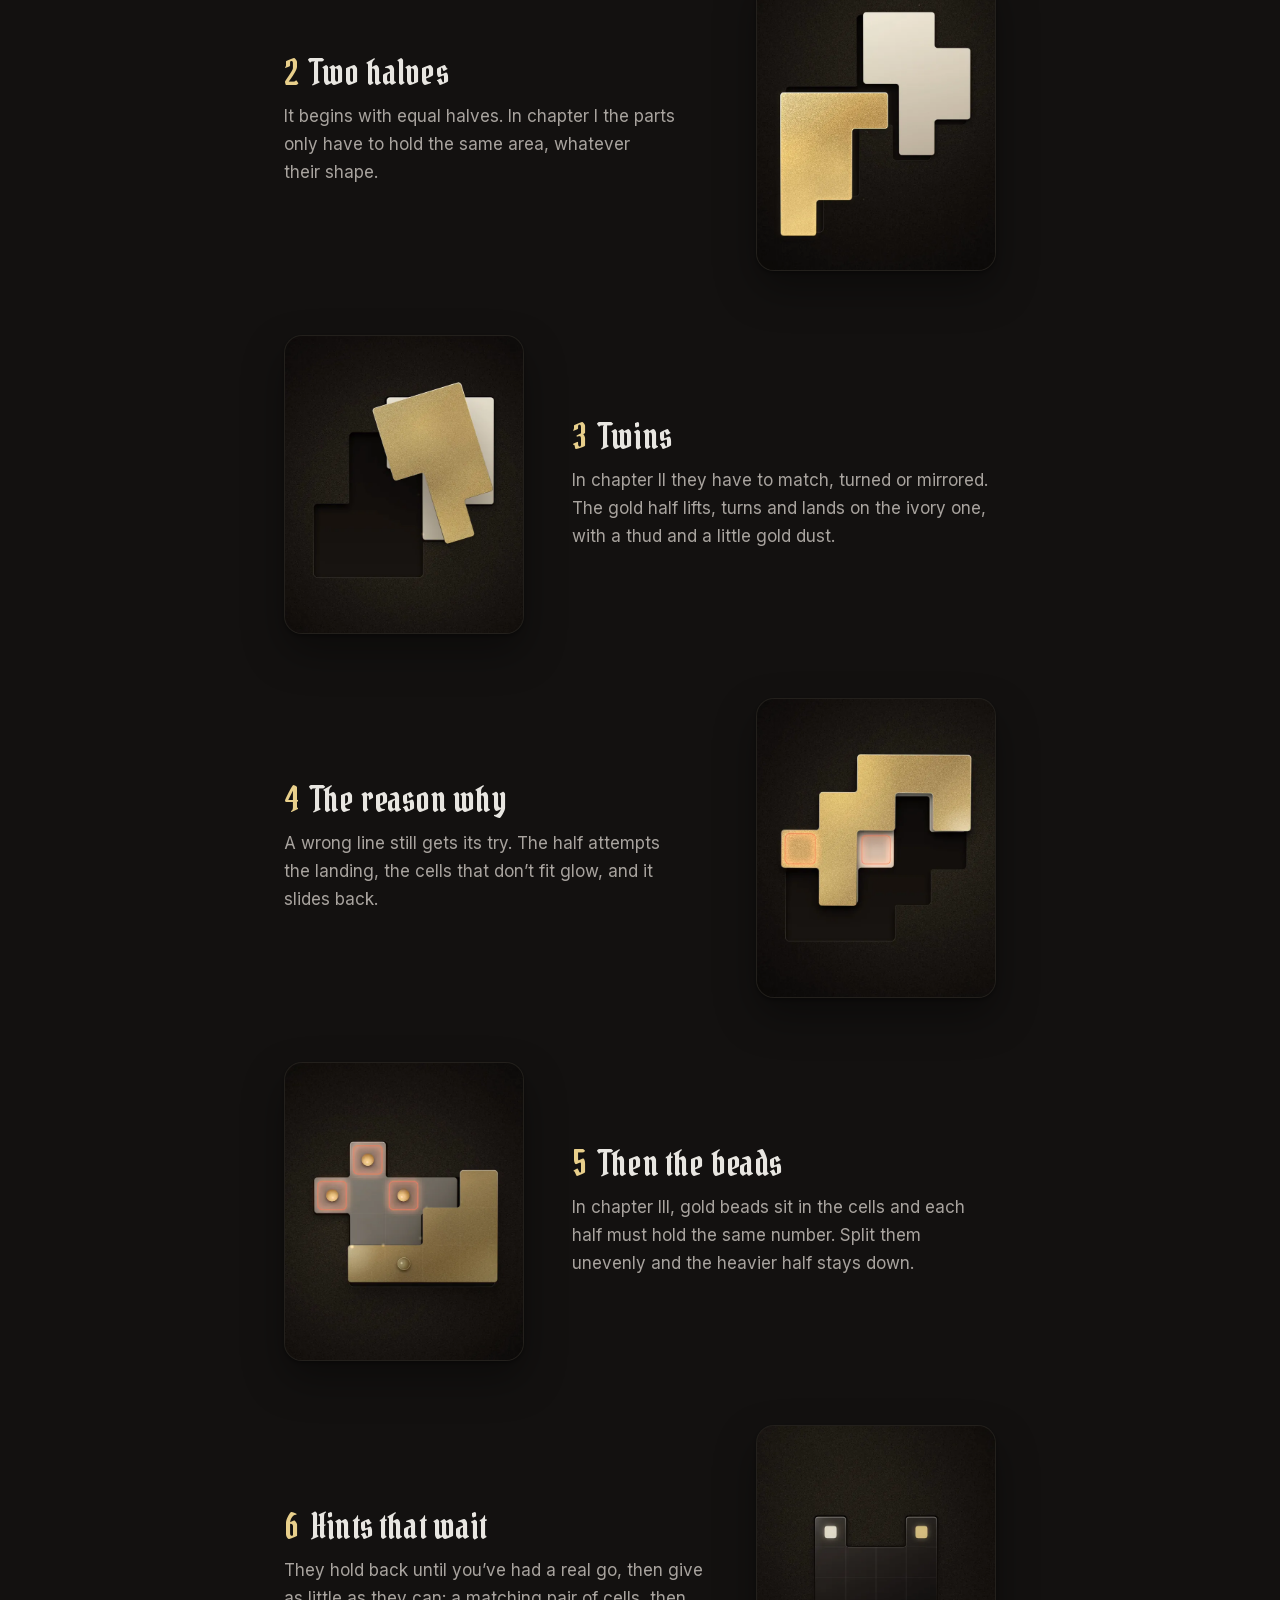
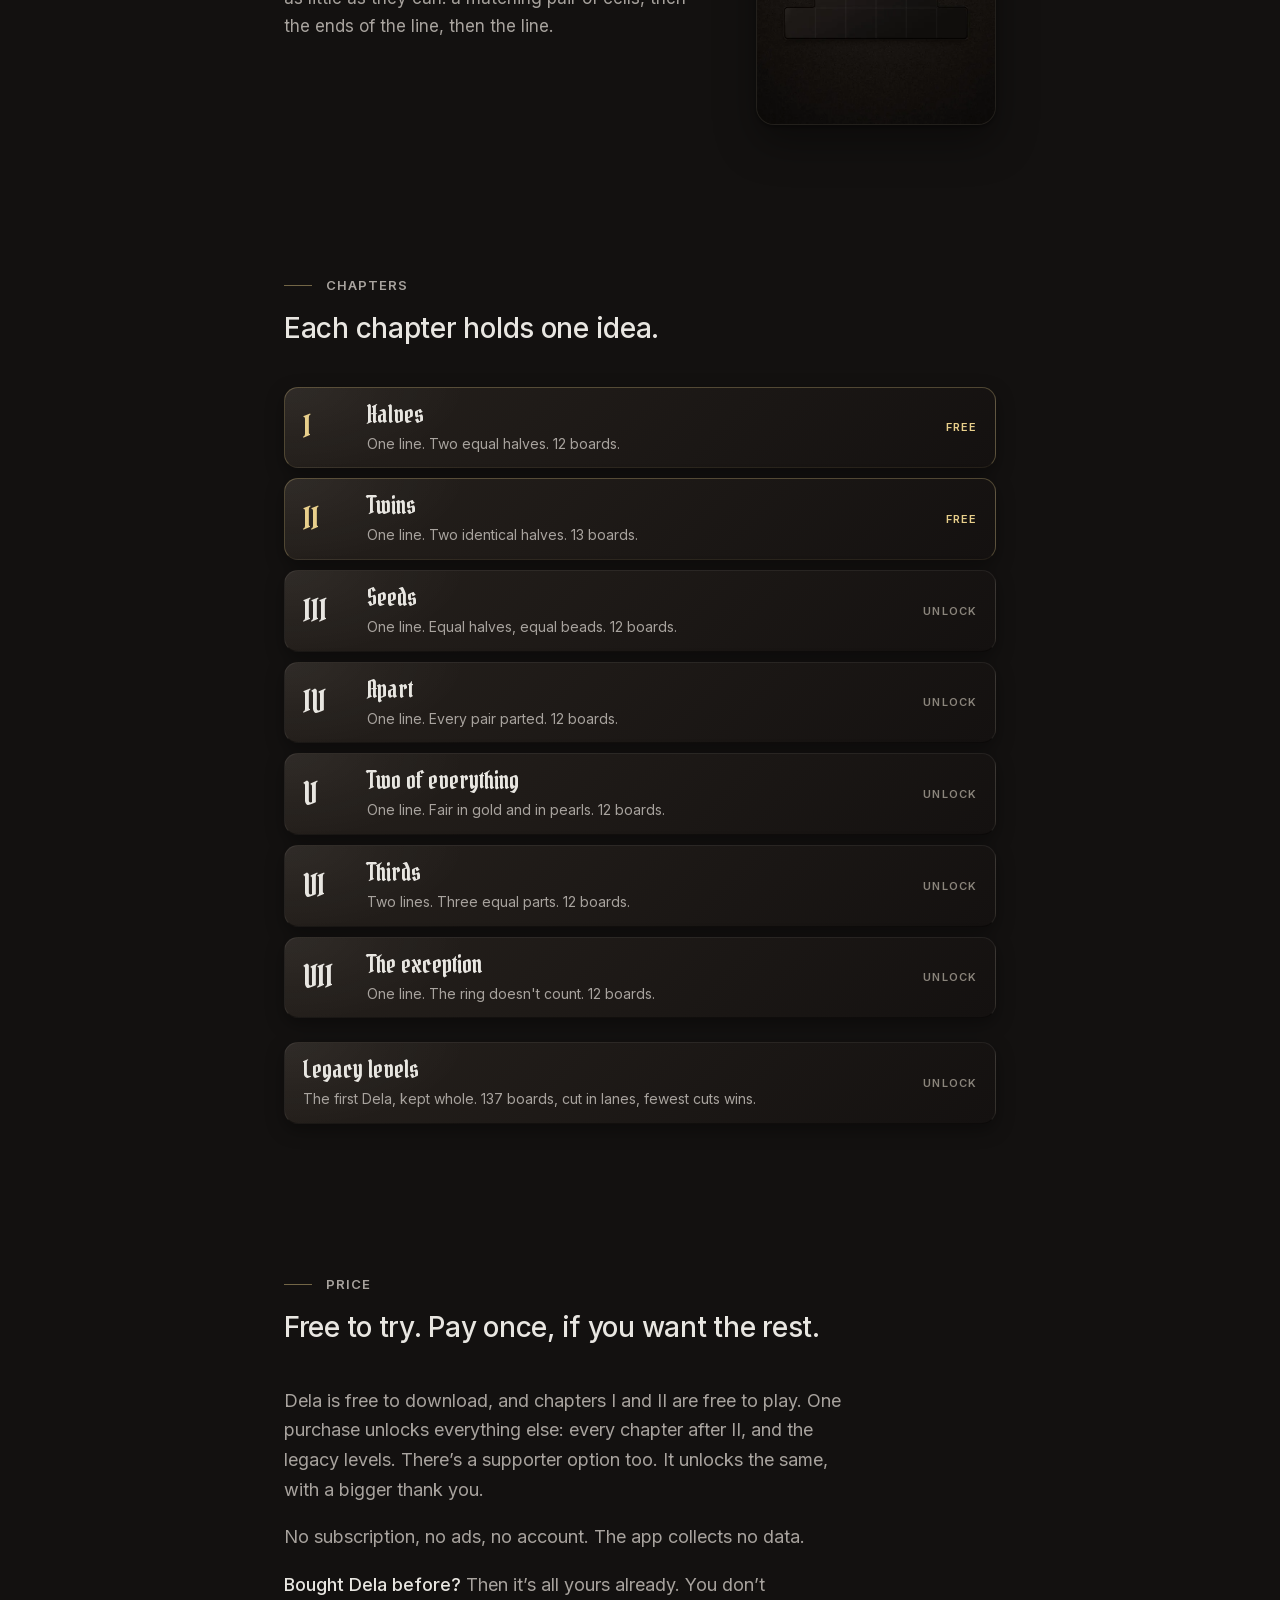
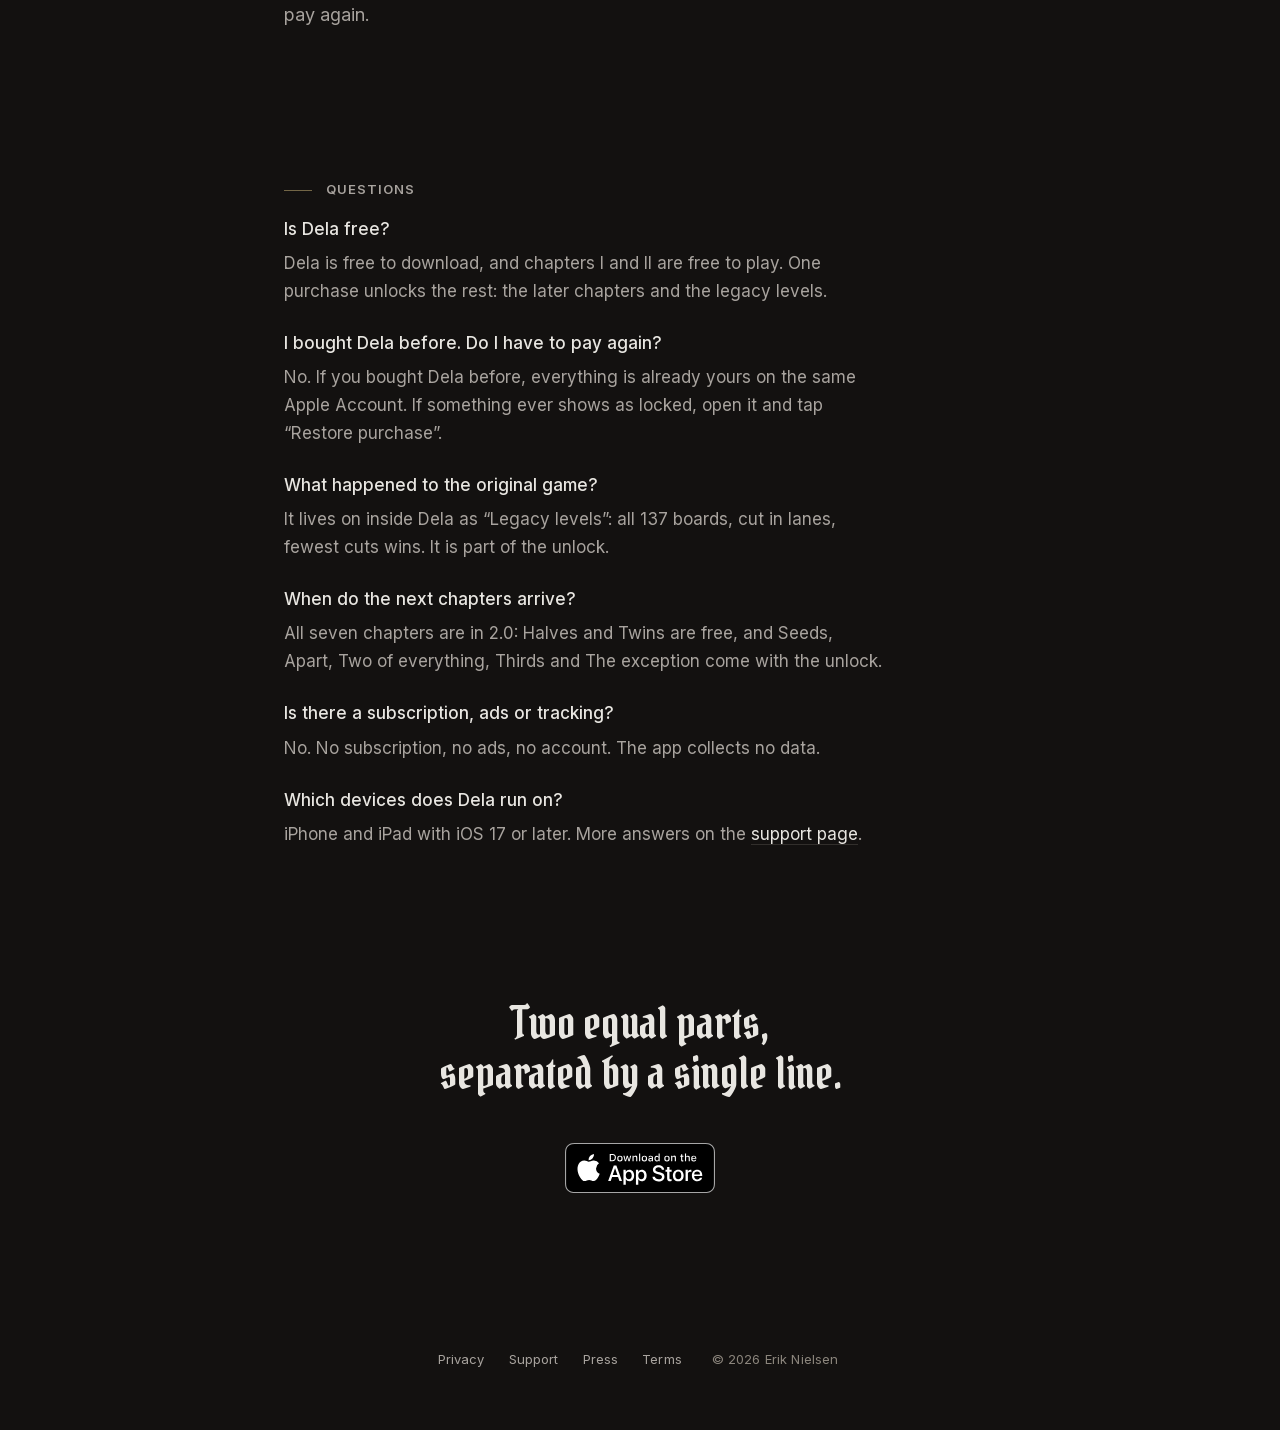
==== commit 681a54f6: "Apple's official App Store badge; hero figure after the app's landing: sparks off the tip, halves pa" ====
--- a/index.html
+++ b/index.html
@@ -175,47 +175,32 @@
       drop-shadow(0 1px 1.5px rgba(0,0,0,0.45))
       drop-shadow(0 4px 8px rgba(0,0,0,0.35));
   }
-
-  /* badge */
-  .badge-row { display: flex; justify-content: center; }
+  /* The recess the gold half leaves in the table while it's in the air. */
+  .fig-tray { fill: #0A0807; opacity: 0; }
+  .fig-ring { fill: none; stroke: #F4D98F; stroke-width: 1.2; vector-effect: non-scaling-stroke; }
+
+  /* Apple's "Download on the App Store" badge, black, as shipped by Apple
+     Marketing Tools (badges/app-store-black.svg). The artwork is never
+     altered; only its size, the lift on hover and the focus ring are ours.
+     Apple asks for at least 40px of height and a quarter of it as clear space. */
+  .badge-row { display: flex; justify-content: center; padding: 12px 0; }
   .app-badge {
-    display: inline-flex;
-    align-items: center;
-    gap: 12px;
-    padding: 11px 20px;
-    border: 1px solid var(--surface);
-    border-radius: 12px;
-    color: var(--paper);
-    background: linear-gradient(180deg, rgba(var(--paper-rgb), 0.025) 0%, transparent 100%);
-    /* Inset top-edge highlight: gives the tile a faint physical bevel,
-       like the upper edge is catching room light. Brightens on hover. */
-    box-shadow: inset 0 1px 0 rgba(var(--paper-rgb), 0.05);
-    text-decoration: none;
-    min-height: 52px;
-    line-height: 1.1;
-    transition:
-      border-color 0.5s var(--ease),
-      transform 0.5s var(--ease),
-      background 0.5s var(--ease),
-      box-shadow 0.5s var(--ease);
-    will-change: transform;
-  }
+    display: block;
+    line-height: 0;
+    border-radius: 9px;
+    transition: transform 0.5s var(--ease), filter 0.5s var(--ease);
+  }
+  .app-badge img { display: block; height: 50px; width: auto; }
   @media (hover: hover) {
     .app-badge:hover {
-      border-color: rgba(var(--gold-rgb), 0.55);
       transform: translateY(-1px);
-      background: linear-gradient(180deg, rgba(var(--gold-rgb), 0.06) 0%, transparent 100%);
-      box-shadow:
-        inset 0 1px 0 rgba(var(--gold-rgb), 0.16),
-        0 4px 14px rgba(0,0,0,0.22);
-    }
-  }
-  .app-badge svg { flex: 0 0 auto; color: var(--paper); }
-  .app-badge .top { display: block; font-size: 10px; color: var(--mid); letter-spacing: 0.06em; text-transform: uppercase; margin-bottom: 1px; }
-  .app-badge .bot { display: block; font-size: 17px; font-weight: 500; letter-spacing: 0.005em; }
+      filter: drop-shadow(0 6px 14px rgba(0,0,0,0.45));
+    }
+  }
+  .app-badge:focus-visible { outline-offset: 4px; border-radius: 10px; }
 
   .fineprint {
-    margin: 18px auto 0;
+    margin: 6px auto 0;
     font-size: 13px;
     color: var(--mid);
     letter-spacing: 0.06em;  /* tighter "fine print" tracking on the contract line */
@@ -438,6 +423,15 @@
             <stop offset="0.8" stop-color="#CC993D"/>
             <stop offset="1" stop-color="#F2D17A"/>
           </linearGradient>
+          <linearGradient id="g-tray-rim" x1="0" y1="0" x2="0" y2="1">
+            <stop offset="0" stop-color="#000" stop-opacity="0.55"/>
+            <stop offset="1" stop-color="#FFF0DC" stop-opacity="0.12"/>
+          </linearGradient>
+          <linearGradient id="g-band" x1="0" y1="0" x2="1" y2="0">
+            <stop offset="0" stop-color="#FFF8E8" stop-opacity="0"/>
+            <stop offset="0.5" stop-color="#FFF8E8" stop-opacity="0.42"/>
+            <stop offset="1" stop-color="#FFF8E8" stop-opacity="0"/>
+          </linearGradient>
           <filter id="f-glow" x="-50%" y="-50%" width="200%" height="200%">
             <feGaussianBlur stdDeviation="2.4"/>
           </filter>
@@ -447,15 +441,7 @@
     </div>
 
     <div class="badge-row reveal r4">
-      <a class="app-badge" href="https://apps.apple.com/app/dela-the-art-of-dividing/id6766864158" aria-label="Download Dela on the App Store">
-        <svg viewBox="0 0 32 32" width="22" height="22" aria-hidden="true">
-          <path d="M21.5 16.4c0-2.7 2.2-4 2.3-4-1.3-1.8-3.2-2.1-3.9-2.1-1.7-.2-3.2 1-4.1 1-.9 0-2.2-1-3.6-1-1.8 0-3.6 1.1-4.5 2.7-1.9 3.3-.5 8.2 1.4 10.9.9 1.3 2 2.8 3.5 2.7 1.4-.1 1.9-.9 3.6-.9s2.2.9 3.6.9c1.5 0 2.5-1.3 3.4-2.6 1.1-1.5 1.5-3 1.5-3-.1 0-2.9-1.1-2.9-4.6zM18.6 8.8c.7-.9 1.2-2.1 1.1-3.3-1 .1-2.3.7-3 1.6-.7.8-1.3 2-1.1 3.2 1.1.1 2.3-.6 3-1.5z" fill="currentColor"/>
-        </svg>
-        <span>
-          <span class="top">Download on the</span>
-          <span class="bot">App Store</span>
-        </span>
-      </a>
+      <a class="app-badge" href="https://apps.apple.com/app/dela-the-art-of-dividing/id6766864158"><img src="/badges/app-store-black.svg" width="150" height="50" alt="Download Dela on the App Store"></a>
     </div>
 
     <p class="fineprint reveal r4">
@@ -567,15 +553,7 @@
   <section class="home-section closing" aria-label="Download">
     <p class="manifesto">Two equal parts, separated by a single line.</p>
     <div class="badge-row">
-      <a class="app-badge" href="https://apps.apple.com/app/dela-the-art-of-dividing/id6766864158" aria-label="Download Dela on the App Store">
-        <svg viewBox="0 0 32 32" width="22" height="22" aria-hidden="true">
-          <path d="M21.5 16.4c0-2.7 2.2-4 2.3-4-1.3-1.8-3.2-2.1-3.9-2.1-1.7-.2-3.2 1-4.1 1-.9 0-2.2-1-3.6-1-1.8 0-3.6 1.1-4.5 2.7-1.9 3.3-.5 8.2 1.4 10.9.9 1.3 2 2.8 3.5 2.7 1.4-.1 1.9-.9 3.6-.9s2.2.9 3.6.9c1.5 0 2.5-1.3 3.4-2.6 1.1-1.5 1.5-3 1.5-3-.1 0-2.9-1.1-2.9-4.6zM18.6 8.8c.7-.9 1.2-2.1 1.1-3.3-1 .1-2.3.7-3 1.6-.7.8-1.3 2-1.1 3.2 1.1.1 2.3-.6 3-1.5z" fill="currentColor"/>
-        </svg>
-        <span>
-          <span class="top">Download on the</span>
-          <span class="bot">App Store</span>
-        </span>
-      </a>
+      <a class="app-badge" href="https://apps.apple.com/app/dela-the-art-of-dividing/id6766864158"><img src="/badges/app-store-black.svg" width="150" height="50" alt="Download Dela on the App Store"></a>
     </div>
   </section>
 
@@ -741,6 +719,21 @@
     return t;
   }
 
+  /* Outer edges of a cell set as [x1, y1, x2, y2] in cells: where the dust comes off. */
+  function rimEdges(cs) {
+    const set = new Set(cs.map(([x, y]) => key(x, y)));
+    const e = [];
+    for (const [x, y] of cs) {
+      if (!set.has(key(x, y - 1))) e.push([x, y, x + 1, y]);
+      if (!set.has(key(x + 1, y))) e.push([x + 1, y, x + 1, y + 1]);
+      if (!set.has(key(x, y + 1))) e.push([x, y + 1, x + 1, y + 1]);
+      if (!set.has(key(x - 1, y))) e.push([x, y, x, y + 1]);
+    }
+    return e;
+  }
+  const bounds = cs => [Math.min(...cs.map(c => c[0])), Math.min(...cs.map(c => c[1])),
+                        Math.max(...cs.map(c => c[0])) + 1, Math.max(...cs.map(c => c[1])) + 1];
+
   const shadowRest = 'drop-shadow(0 1px 1.5px rgba(0,0,0,0.45)) drop-shadow(0 4px 8px rgba(0,0,0,0.35))';
   const shadowLift = 'drop-shadow(0 3px 3px rgba(0,0,0,0.40)) drop-shadow(0 16px 18px rgba(0,0,0,0.45))';
 
@@ -754,18 +747,40 @@
     const w = Math.max(...cells.map(c => c[0])) + 1, h = Math.max(...cells.map(c => c[1])) + 1;
     const ox = (VB - w * U) / 2, oy = (VB - h * U) / 2;
 
+    /* The halves part a hair along the line between their centres, as in the app:
+       the gold one 0.06 of a cell, the ivory one a third of that the other way.
+       The pair lands where the parted ivory half lies, then settles to the middle. */
+    const dx = f.cb[0] - f.ca[0], dy = f.cb[1] - f.ca[1], dl = Math.hypot(dx, dy) || 1;
+    const part = [dx / dl * 0.06 * U, dy / dl * 0.06 * U];
+    const rest = [-part[0] / 3, -part[1] / 3];
+    const lx = ox + rest[0], ly = oy + rest[1];
+    const box = bounds(a);
+    const shift = [VB / 2 - (lx + (box[0] + box[2]) / 2 * U), VB / 2 - (ly + (box[1] + box[3]) / 2 * U)];
+
     stage.replaceChildren();
-    const whole = el('g', { class: 'fig-shadow' }, stage);
+    const rig = el('g', {}, stage);
+    const whole = el('g', { class: 'fig-shadow' }, rig);
     tile(whole, outline(cells, ox, oy));
     el('path', { d: hairlines(cells, ox, oy), class: 'fig-hair' }, whole);
 
-    const pieces = el('g', {}, stage);
-    const aShadow = el('g', { class: 'fig-shadow', opacity: 0 }, pieces);
+    const tray = el('path', { d: outline(b, ox, oy), class: 'fig-tray', stroke: 'url(#g-tray-rim)', 'stroke-width': 0.9 }, rig);
+    const ring = el('circle', { cx: 0, cy: 0, r: U / 2, class: 'fig-ring', opacity: 0 }, rig);
+
+    const settle = el('g', {}, rig);
+    const squash = el('g', {}, settle);
+    const aShadow = el('g', { class: 'fig-shadow', opacity: 0 }, squash);
     const ivory = tile(aShadow, outline(a, ox, oy), 'ivory');
-    const bShadow = el('g', { class: 'fig-shadow', opacity: 0 }, pieces);
-    const bMove = el('g', {}, bShadow);
+    const bShadow = el('g', { class: 'fig-shadow', opacity: 0 }, squash);
+    const bArc = el('g', {}, bShadow);
+    const bMove = el('g', {}, bArc);
     const gold = tile(bMove, outline(b, ox, oy), 'gold');
-    const flash = el('path', { d: outline(a, ox, oy), fill: '#FFF3D0', opacity: 0 }, pieces);
+    const landed = outline(a, lx, ly);
+    const flash = el('path', { d: landed, fill: '#FFEFC4', opacity: 0 }, squash);
+    const halo = el('path', { d: landed, fill: 'none', stroke: '#F7C873', 'stroke-width': 2.2, filter: 'url(#f-glow)', opacity: 0 }, squash);
+    /* The light band that crosses the finished pair, clipped to its outline. */
+    el('path', { d: landed }, el('clipPath', { id: 'fig-clip' }, stage));
+    const band = el('rect', { x: -13, y: -VB, width: 26, height: 2 * VB, fill: 'url(#g-band)', opacity: 0 },
+                    el('g', { 'clip-path': 'url(#fig-clip)' }, squash));
 
     const P = pts.map(([x, y]) => [ox + x * U, oy + y * U]);
     const lineD = 'M' + P.map(p => p.join(' ')).join('L');
@@ -773,97 +788,173 @@
     const cum = [0];
     for (let i = 1; i < P.length; i++) { len += Math.hypot(P[i][0] - P[i - 1][0], P[i][1] - P[i - 1][1]); cum.push(len); }
     const stroke = { d: lineD, fill: 'none', 'stroke-linecap': 'round', 'stroke-linejoin': 'round', 'stroke-dasharray': len, 'stroke-dashoffset': len };
-    const line = el('g', {}, stage);
+    const line = el('g', {}, rig);
     const glow = el('path', { ...stroke, stroke: '#F2B866', 'stroke-width': 5, filter: 'url(#f-glow)', opacity: 0.75 }, line);
     const core = el('path', { ...stroke, stroke: '#E8CF8B', 'stroke-width': 1.8 }, line);
     const hot = el('path', { ...stroke, stroke: '#FFF7E0', 'stroke-width': 0.7 }, line);
     const tipGlow = el('circle', { cx: 0, cy: 0, r: 6, fill: '#F7C873', filter: 'url(#f-glow)', opacity: 0 }, line);
     const tip = el('circle', { cx: 0, cy: 0, r: 2.4, fill: '#FFF8E6', opacity: 0 }, line);
 
-    const dust = el('g', {}, stage);
-    return { a, b, f, ox, oy, whole, pieces, aShadow, bShadow, bMove, ivory, gold, flash, line, glow, core, hot, tip, tipGlow, dust, P, cum, len };
+    const sparks = el('g', {}, rig);
+    const dust = el('g', {}, rig);
+    return { a, b, f, w, h, ox, oy, part, rest, lx, ly, box, shift, rig, whole, tray, ring, settle, squash,
+             aShadow, bShadow, bArc, bMove, ivory, gold, flash, halo, band, line, glow, core, hot, tip, tipGlow,
+             sparks, dust, P, cum, len };
   }
 
   const at = (c, s) => [s.ox + c[0] * U, s.oy + c[1] * U];
   const T = (x, y, deg, sx, sy, cx, cy) =>
     `translate(${x.toFixed(2)}px, ${y.toFixed(2)}px) rotate(${deg}deg) scale(${sx}, ${sy}) translate(${(-cx).toFixed(2)}px, ${(-cy).toFixed(2)}px)`;
+  const move = (x, y) => `translate(${x.toFixed(2)}px, ${y.toFixed(2)}px)`;
+
+  /* cubic-bezier(x1, y1, x2, y2): the time fraction at which it reaches progress y,
+     so sparks leave the tip exactly when the eased line passes them. */
+  const bez = (p1, p2, t) => 3 * p1 * t * (1 - t) ** 2 + 3 * p2 * t * t * (1 - t) + t ** 3;
+  const timeAt = ([x1, y1, x2, y2], y) => {
+    let lo = 0, hi = 1;
+    for (let i = 0; i < 24; i++) { const m = (lo + hi) / 2; if (bez(y1, y2, m) < y) lo = m; else hi = m; }
+    return bez(x1, x2, (lo + hi) / 2);
+  };
 
   /* The still pose for reduced motion: split, tinted, the halves just parted. */
   function pose(s) {
     for (const n of [s.whole, s.line]) n.setAttribute('opacity', 0);
     for (const n of [s.aShadow, s.bShadow, s.ivory, s.gold]) n.setAttribute('opacity', 1);
-    const [ax, ay] = at(s.f.ca, s), [bx, by] = at(s.f.cb, s);
-    const dx = bx - ax, dy = by - ay, l = Math.hypot(dx, dy) || 1;
-    s.bMove.style.transform = `translate(${(dx / l * 5).toFixed(2)}px, ${(dy / l * 5).toFixed(2)}px)`;
-    s.aShadow.style.transform = `translate(${(-dx / l * 5).toFixed(2)}px, ${(-dy / l * 5).toFixed(2)}px)`;
+    const l = Math.hypot(...s.part) || 1, ux = s.part[0] / l * 5, uy = s.part[1] / l * 5;
+    s.bMove.style.transform = move(ux, uy);
+    s.aShadow.style.transform = move(-ux, -uy);
   }
 
   function play(s) {
     const anims = [];
     const A = (node, frames, opts) => { const an = node.animate(frames, { fill: 'forwards', ...opts }); anims.push(an); return an; };
-    const ease = 'cubic-bezier(0.16, 1, 0.3, 1)';
-
-    /* the shape sets down */
-    A(s.whole, [{ opacity: 0, transform: 'translate(0px, 4px)' }, { opacity: 1, transform: 'translate(0px, 0px)' }], { duration: 650, easing: ease });
-
-    /* the line draws; the hot tip rides its leading end */
-    const drawAt = 700, drawFor = 280 + s.len * 7.5, drawEase = 'cubic-bezier(0.45, 0.05, 0.35, 1)';
+    const out = 'cubic-bezier(0.16, 1, 0.3, 1)';
+    const inOut = 'cubic-bezier(0.45, 0, 0.25, 1)';
+    const inQuad = 'cubic-bezier(0.55, 0, 1, 0.45)';
+
+    /* the shape sets down on the table */
+    A(s.whole, [
+      { opacity: 0, transform: move(0, -4), filter: shadowLift },
+      { opacity: 1, transform: move(0, 0), filter: shadowRest },
+    ], { duration: 640, easing: out });
+
+    /* the line draws; the hot tip rides its leading end and sheds sparks, a burst at each bend */
+    const DRAW = [0.45, 0.05, 0.35, 1];
+    const drawAt = 560, drawFor = 260 + s.len * 6.5, drawEase = `cubic-bezier(${DRAW.join(', ')})`;
     for (const p of [s.glow, s.core, s.hot]) A(p, [{ strokeDashoffset: s.len }, { strokeDashoffset: 0 }], { delay: drawAt, duration: drawFor, easing: drawEase });
-    const tipFrames = s.P.map((p, i) => ({ transform: `translate(${p[0]}px, ${p[1]}px)`, offset: s.cum[i] / s.len }));
+    const tipFrames = s.P.map((p, i) => ({ transform: move(p[0], p[1]), offset: s.cum[i] / s.len }));
     for (const t of [s.tip, s.tipGlow]) {
       A(t, tipFrames, { delay: drawAt, duration: drawFor, easing: drawEase });
       A(t, [{ opacity: 0 }, { opacity: 1, offset: 0.08 }, { opacity: 1, offset: 0.9 }, { opacity: 0 }], { delay: drawAt, duration: drawFor + 120 });
     }
-
-    /* the split: the whole gives way to two tinted halves; the line cools */
-    const splitAt = drawAt + drawFor + 80;
-    A(s.whole, [{ opacity: 1 }, { opacity: 0 }], { delay: splitAt, duration: 220 });
-    for (const n of [s.aShadow, s.bShadow]) A(n, [{ opacity: 0 }, { opacity: 1 }], { delay: splitAt, duration: 120 });
-    for (const n of [s.ivory, s.gold]) A(n, [{ opacity: 0 }, { opacity: 1 }], { delay: splitAt, duration: 420, easing: 'ease-out' });
-    A(s.line, [{ opacity: 1 }, { opacity: 0 }], { delay: splitAt + 60, duration: 420, easing: 'ease-in' });
-
-    /* the gold half lifts, travels and turns, then drops onto its twin */
-    const liftAt = splitAt + 450, liftFor = 1350;
+    const pointAt = l => {
+      let i = 1;
+      while (i < s.P.length - 1 && s.cum[i] < l) i++;
+      const u = (l - s.cum[i - 1]) / (s.cum[i] - s.cum[i - 1]);
+      return [s.P[i - 1][0] + (s.P[i][0] - s.P[i - 1][0]) * u, s.P[i - 1][1] + (s.P[i][1] - s.P[i - 1][1]) * u];
+    };
+    const shed = (l, strong) => {
+      const [px, py] = pointAt(l), t0 = drawAt + drawFor * timeAt(DRAW, l / s.len);
+      for (let k = 0; k < (strong ? 5 : 1); k++) {
+        const vx = (Math.random() - 0.5) * (strong ? 70 : 34), vy = -(10 + Math.random() * (strong ? 48 : 24));
+        const g = 190, life = 0.3 + Math.random() * 0.35;
+        const c = el('circle', { cx: 0, cy: 0, r: (0.35 + Math.random() * (strong ? 0.6 : 0.4)).toFixed(2), fill: Math.random() < 0.35 ? '#FFF6DE' : '#F7C873', opacity: 0 }, s.sparks);
+        A(c, [0, 1 / 3, 2 / 3, 1].map(u => {
+          const tt = u * life;
+          return { transform: move(px + vx * tt, py + vy * tt + g * tt * tt / 2), opacity: 1 - u };
+        }), { delay: t0, duration: life * 1000 });
+      }
+    };
+    for (let l = 5; l < s.len - 2; l += 6) shed(l, false);
+    for (let i = 1; i < s.P.length - 1; i++) shed(s.cum[i], true);
+
+    /* the split: the whole gives way to two tinted halves that part a hair,
+       and the line cools from the inside out, white, then gold, then the glow */
+    const splitAt = drawAt + drawFor + 60;
+    A(s.whole, [{ opacity: 1 }, { opacity: 0 }], { delay: splitAt, duration: 200 });
+    for (const n of [s.aShadow, s.bShadow]) A(n, [{ opacity: 0 }, { opacity: 1 }], { delay: splitAt, duration: 100 });
+    for (const n of [s.ivory, s.gold]) A(n, [{ opacity: 0 }, { opacity: 1 }], { delay: splitAt, duration: 380, easing: 'ease-out' });
+    A(s.hot, [{ opacity: 1 }, { opacity: 0 }], { delay: splitAt, duration: 180 });
+    A(s.core, [{ opacity: 1 }, { opacity: 0 }], { delay: splitAt + 40, duration: 360 });
+    A(s.glow, [{ opacity: 0.75 }, { opacity: 0 }], { delay: splitAt + 60, duration: 560, easing: 'ease-in' });
+    A(s.aShadow, [{ transform: move(0, 0) }, { transform: move(...s.rest) }], { delay: splitAt, duration: 220, easing: out });
+
+    /* the gold half lifts off its tray, carries on a short arc while it turns (or
+       flips), and slams down on its twin; one timeline so the phases can't drift */
     const [ax, ay] = at(s.f.ca, s), [bx, by] = at(s.f.cb, s);
-    const L = 1.07;
+    const tx = ax + s.rest[0], ty = ay + s.rest[1];
+    const px = bx + s.part[0], py = by + s.part[1];
+    const L = 1.06, D = 1260, k = ms => ms / D;
     A(s.bMove, [
-      { transform: T(bx, by, 0, 1, 1, bx, by), easing: 'cubic-bezier(0.2, 0.7, 0.3, 1)' },
-      { transform: T(bx + (ax - bx) * 0.08, by + (ay - by) * 0.08 - 5, 0, L, L, bx, by), offset: 0.2, easing: 'cubic-bezier(0.45, 0, 0.25, 1)' },
-      { transform: T(ax, ay - 4, s.f.deg, s.f.flip * L, L, bx, by), offset: 0.84, easing: 'cubic-bezier(0.6, 0, 0.9, 0.4)' },
-      { transform: T(ax, ay, s.f.deg, s.f.flip, 1, bx, by) },
-    ], { delay: liftAt, duration: liftFor });
+      { offset: 0, transform: T(bx, by, 0, 1, 1, bx, by), easing: out },
+      { offset: k(220), transform: T(px, py, 0, 1, 1, bx, by) },
+      { offset: k(320), transform: T(px, py, 0, 1, 1, bx, by), easing: 'cubic-bezier(0.2, 0.7, 0.3, 1)' },
+      { offset: k(490), transform: T(px, py - 3, 0, L, L, bx, by), easing: inOut },
+      { offset: k(1150), transform: T(tx, ty - 3, s.f.deg, s.f.flip * L, L, bx, by), easing: inQuad },
+      { offset: 1, transform: T(tx, ty, s.f.deg, s.f.flip, 1, bx, by) },
+    ], { delay: splitAt, duration: D });
+    A(s.bArc, [
+      { offset: 0, transform: move(0, 0) },
+      { offset: k(490), transform: move(0, 0), easing: 'cubic-bezier(0.3, 0.6, 0.5, 1)' },
+      { offset: k(820), transform: move(0, -4), easing: 'cubic-bezier(0.5, 0, 0.7, 0.4)' },
+      { offset: k(1150), transform: move(0, 0) },
+      { offset: 1, transform: move(0, 0) },
+    ], { delay: splitAt, duration: D });
     A(s.bShadow, [
-      { filter: shadowRest },
-      { filter: shadowLift, offset: 0.2 },
-      { filter: shadowLift, offset: 0.84 },
-      { filter: shadowRest },
-    ], { delay: liftAt, duration: liftFor });
-
-    /* the thud: both halves give a little, a flash, gold dust off the edges */
-    const landAt = liftAt + liftFor;
-    A(s.pieces, [
-      { transform: T(ax, ay, 0, 1, 1, ax, ay) },
-      { transform: T(ax, ay + 0.6, 0, 0.985, 0.975, ax, ay), offset: 0.3 },
-      { transform: T(ax, ay, 0, 1, 1, ax, ay) },
-    ], { delay: landAt, duration: 300, easing: 'ease-out' });
-    A(s.flash, [{ opacity: 0 }, { opacity: 0.35, offset: 0.15 }, { opacity: 0 }], { delay: landAt, duration: 620, easing: 'ease-out' });
-    s.dust.replaceChildren();
-    const n = 18;
-    for (let i = 0; i < n; i++) {
-      const ang = (i / n) * Math.PI * 2 + Math.random() * 0.4;
-      const r0 = U * (0.8 + Math.random() * 0.4), r1 = r0 + 12 + Math.random() * 16;
-      const sx = ax + Math.cos(ang) * r0, sy = ay + Math.sin(ang) * r0 * 0.8;
-      const ex = ax + Math.cos(ang) * r1, ey = ay + Math.sin(ang) * r1 * 0.8 + 4;
+      { offset: 0, filter: shadowRest },
+      { offset: k(320), filter: shadowRest },
+      { offset: k(490), filter: shadowLift },
+      { offset: k(1150), filter: shadowLift },
+      { offset: 1, filter: shadowRest },
+    ], { delay: splitAt, duration: D });
+    A(s.tray, [{ opacity: 0 }, { opacity: 0.55 }], { delay: splitAt + 320, duration: 200, easing: 'ease-out' });
+
+    /* the thud: the table shakes, both halves give a little, a gold flash and
+       halo, a shockwave across the table, dust off the edges, the tray lets go */
+    const landAt = splitAt + D;
+    A(s.tray, [{ opacity: 0.55 }, { opacity: 0 }], { delay: landAt + 50, duration: 380, easing: inOut });
+    A(s.rig, [
+      { transform: move(0, 0) }, { transform: move(0.4, 1.4) }, { transform: move(-0.3, -0.8) },
+      { transform: move(0.15, 0.4) }, { transform: move(0, 0) },
+    ], { delay: landAt, duration: 360 });
+    A(s.squash, [
+      { transform: T(tx, ty, 0, 1, 1, tx, ty) },
+      { transform: T(tx, ty, 0, 0.972, 0.972, tx, ty), offset: 0.35 },
+      { transform: T(tx, ty, 0, 1, 1, tx, ty) },
+    ], { delay: landAt, duration: 240, easing: 'ease-out' });
+    A(s.flash, [{ opacity: 0 }, { opacity: 0.42, offset: 0.12 }, { opacity: 0 }], { delay: landAt, duration: 560, easing: 'ease-out' });
+    A(s.halo, [{ opacity: 0 }, { opacity: 0.9, offset: 0.1 }, { opacity: 0 }], { delay: landAt, duration: 900, easing: 'ease-out' });
+    const reach = Math.min(3.2, Math.max(1.4, 0.45 * Math.max(s.w, s.h)));
+    A(s.ring, [
+      { transform: `${move(tx, ty)} scale(1)`, opacity: 0.75 },
+      { transform: `${move(tx, ty)} scale(${reach * 2})`, opacity: 0 },
+    ], { delay: landAt, duration: 780, easing: 'cubic-bezier(0.1, 0.6, 0.3, 1)' });
+    const edges = rimEdges(s.a);
+    for (let i = 0; i < 22; i++) {
+      const [x1, y1, x2, y2] = edges[Math.floor(Math.random() * edges.length)], u = Math.random();
+      const sx = s.lx + (x1 + (x2 - x1) * u) * U, sy = s.ly + (y1 + (y2 - y1) * u) * U;
+      const dx = sx - tx, dy = sy - ty, l = Math.hypot(dx, dy) || 1, d = 6 + Math.random() * 14;
+      const ex = sx + dx / l * d, ey = sy + dy / l * d + 3;
       const c = el('circle', { cx: 0, cy: 0, r: (0.5 + Math.random() * 0.9).toFixed(2), fill: i % 3 ? '#F4D98F' : '#FFF4D6', opacity: 0 }, s.dust);
       A(c, [
-        { transform: `translate(${sx}px, ${sy}px)`, opacity: 0 },
-        { transform: `translate(${sx + (ex - sx) * 0.3}px, ${sy + (ey - sy) * 0.3}px)`, opacity: 1, offset: 0.12 },
-        { transform: `translate(${ex}px, ${ey}px)`, opacity: 0 },
-      ], { delay: landAt + Math.random() * 60, duration: 900 + Math.random() * 500, easing: 'cubic-bezier(0.1, 0.6, 0.3, 1)' });
-    }
-
-    /* hold, then the table clears for the next board */
-    A(stage, [{ opacity: 1 }, { opacity: 0 }], { delay: landAt + 2300, duration: 600, easing: 'ease-in' });
+        { transform: move(sx, sy), opacity: 0 },
+        { transform: move(sx + (ex - sx) * 0.3, sy + (ey - sy) * 0.3), opacity: 1, offset: 0.12 },
+        { transform: move(ex, ey), opacity: 0 },
+      ], { delay: landAt + Math.random() * 60, duration: 800 + Math.random() * 500, easing: 'cubic-bezier(0.1, 0.6, 0.3, 1)' });
+    }
+
+    /* the finished pair settles in the middle, and a light band crosses it */
+    A(s.settle, [{ transform: move(0, 0) }, { transform: move(...s.shift) }], { delay: landAt + 140, duration: 440, easing: out });
+    const [x0, y0, x1, y1] = s.box, cy = s.ly + (y0 + y1) / 2 * U;
+    A(s.band, [
+      { transform: `${move(s.lx + x0 * U - 26, cy)} rotate(20deg)`, opacity: 1 },
+      { transform: `${move(s.lx + x1 * U + 26, cy)} rotate(20deg)`, opacity: 1 },
+    ], { delay: landAt + 480, duration: 950, easing: 'cubic-bezier(0.4, 0, 0.2, 1)' });
+
+    /* hold, then the pair sinks away and the table clears for the next board */
+    const exitAt = landAt + 1700;
+    A(s.rig, [{ transform: T(VB / 2, VB / 2, 0, 1, 1, VB / 2, VB / 2) }, { transform: T(VB / 2, VB / 2 + 2, 0, 0.97, 0.97, VB / 2, VB / 2) }], { delay: exitAt, duration: 520, easing: 'ease-in' });
+    A(stage, [{ opacity: 1 }, { opacity: 0 }], { delay: exitAt, duration: 520, easing: 'ease-in' });
     return Promise.all(anims.map(an => an.finished));
   }
 
@@ -894,11 +985,17 @@
 (() => {
   if (!window.matchMedia('(pointer: fine) and (prefers-reduced-motion: no-preference)').matches) return;
   let tx = 50, ty = 32, cx = 50, cy = 32, raf = null;
+  /* The lamp also lights the figure, like the app's tilt light: the lacquer
+     sheen follows it and the gold leaf's bands turn a little. */
+  const sheen = document.getElementById('g-sheen'), leaf = document.getElementById('g-gold');
   const tick = () => {
     cx += (tx - cx) * 0.06;
     cy += (ty - cy) * 0.06;
     document.body.style.setProperty('--spot-x', cx.toFixed(2) + '%');
     document.body.style.setProperty('--spot-y', cy.toFixed(2) + '%');
+    sheen.setAttribute('cx', (0.15 + (cx - 50) / 100 * 0.7).toFixed(3));
+    sheen.setAttribute('cy', ((cy - 32) / 100 * 0.7).toFixed(3));
+    leaf.setAttribute('gradientTransform', `rotate(${((cx - 50) * 0.35).toFixed(2)} 0.5 0.5)`);
     raf = (Math.abs(tx - cx) > 0.05 || Math.abs(ty - cy) > 0.05)
       ? requestAnimationFrame(tick)
       : null;
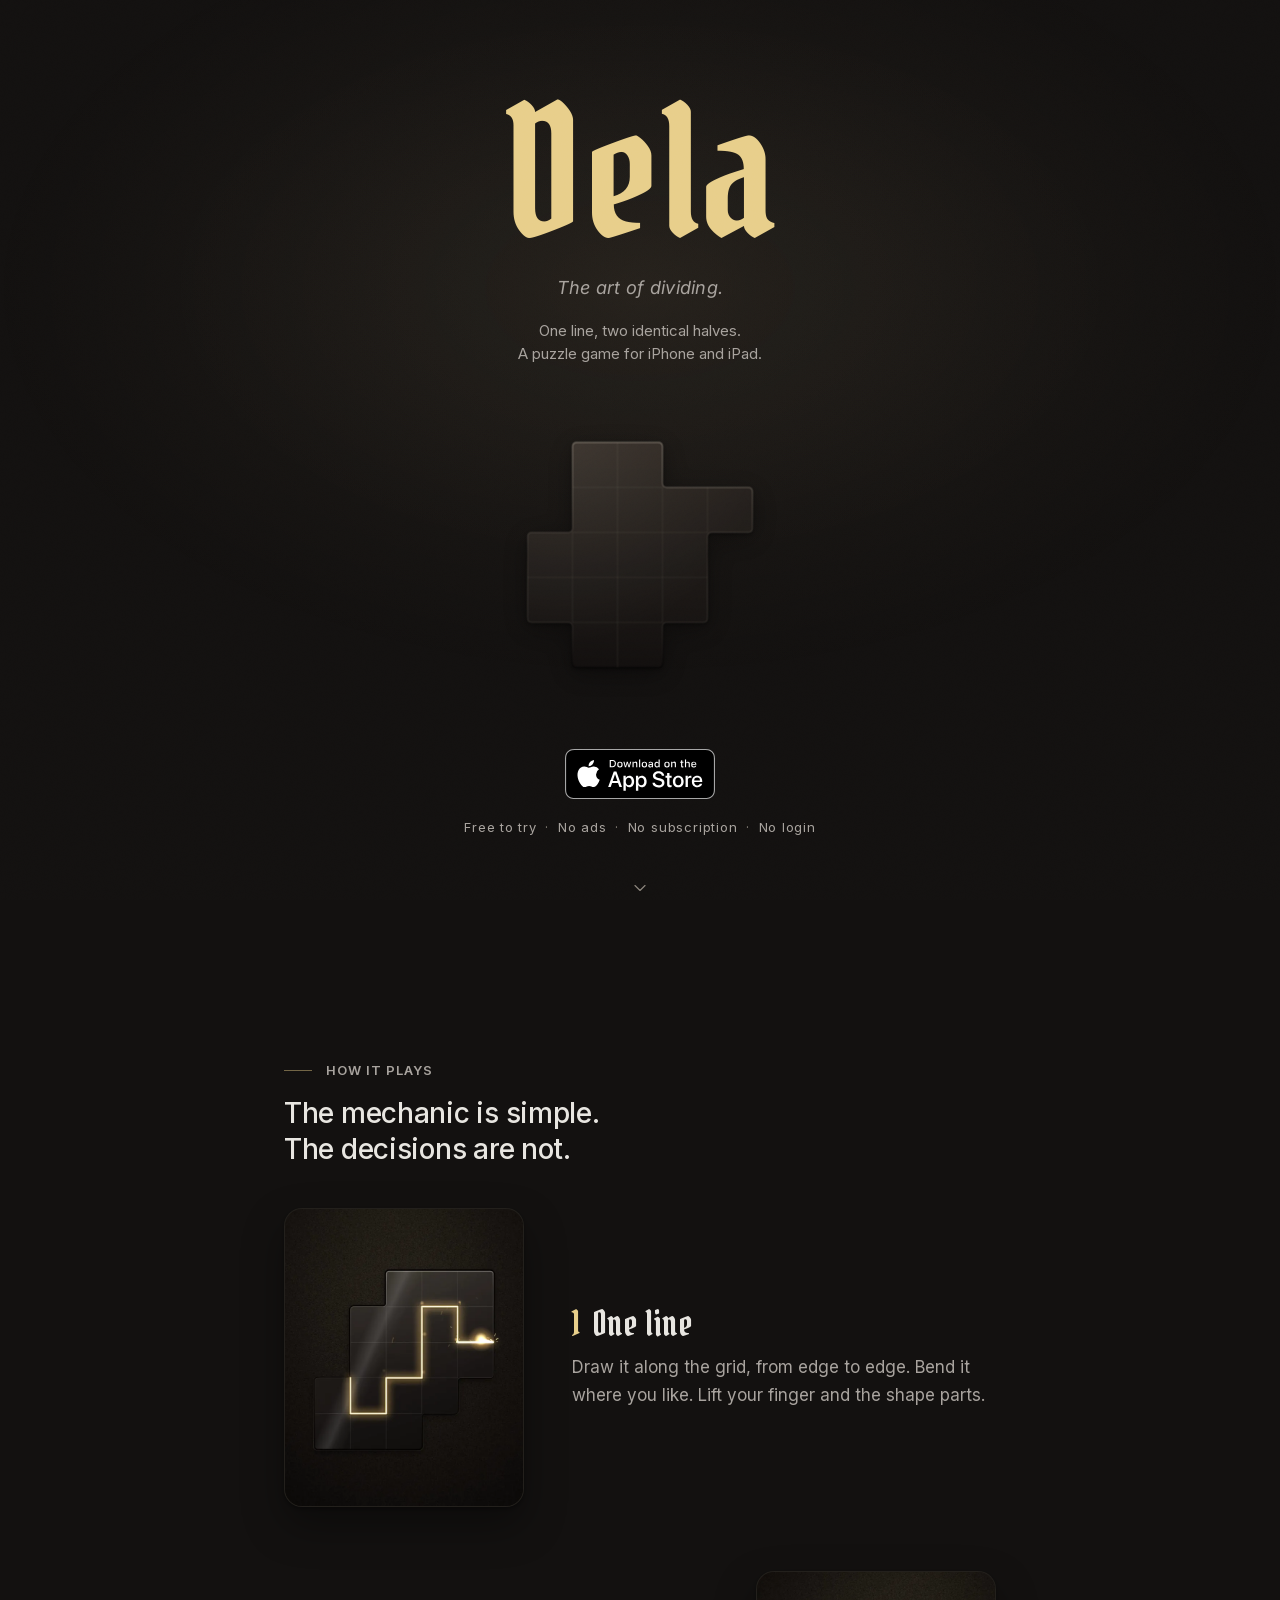
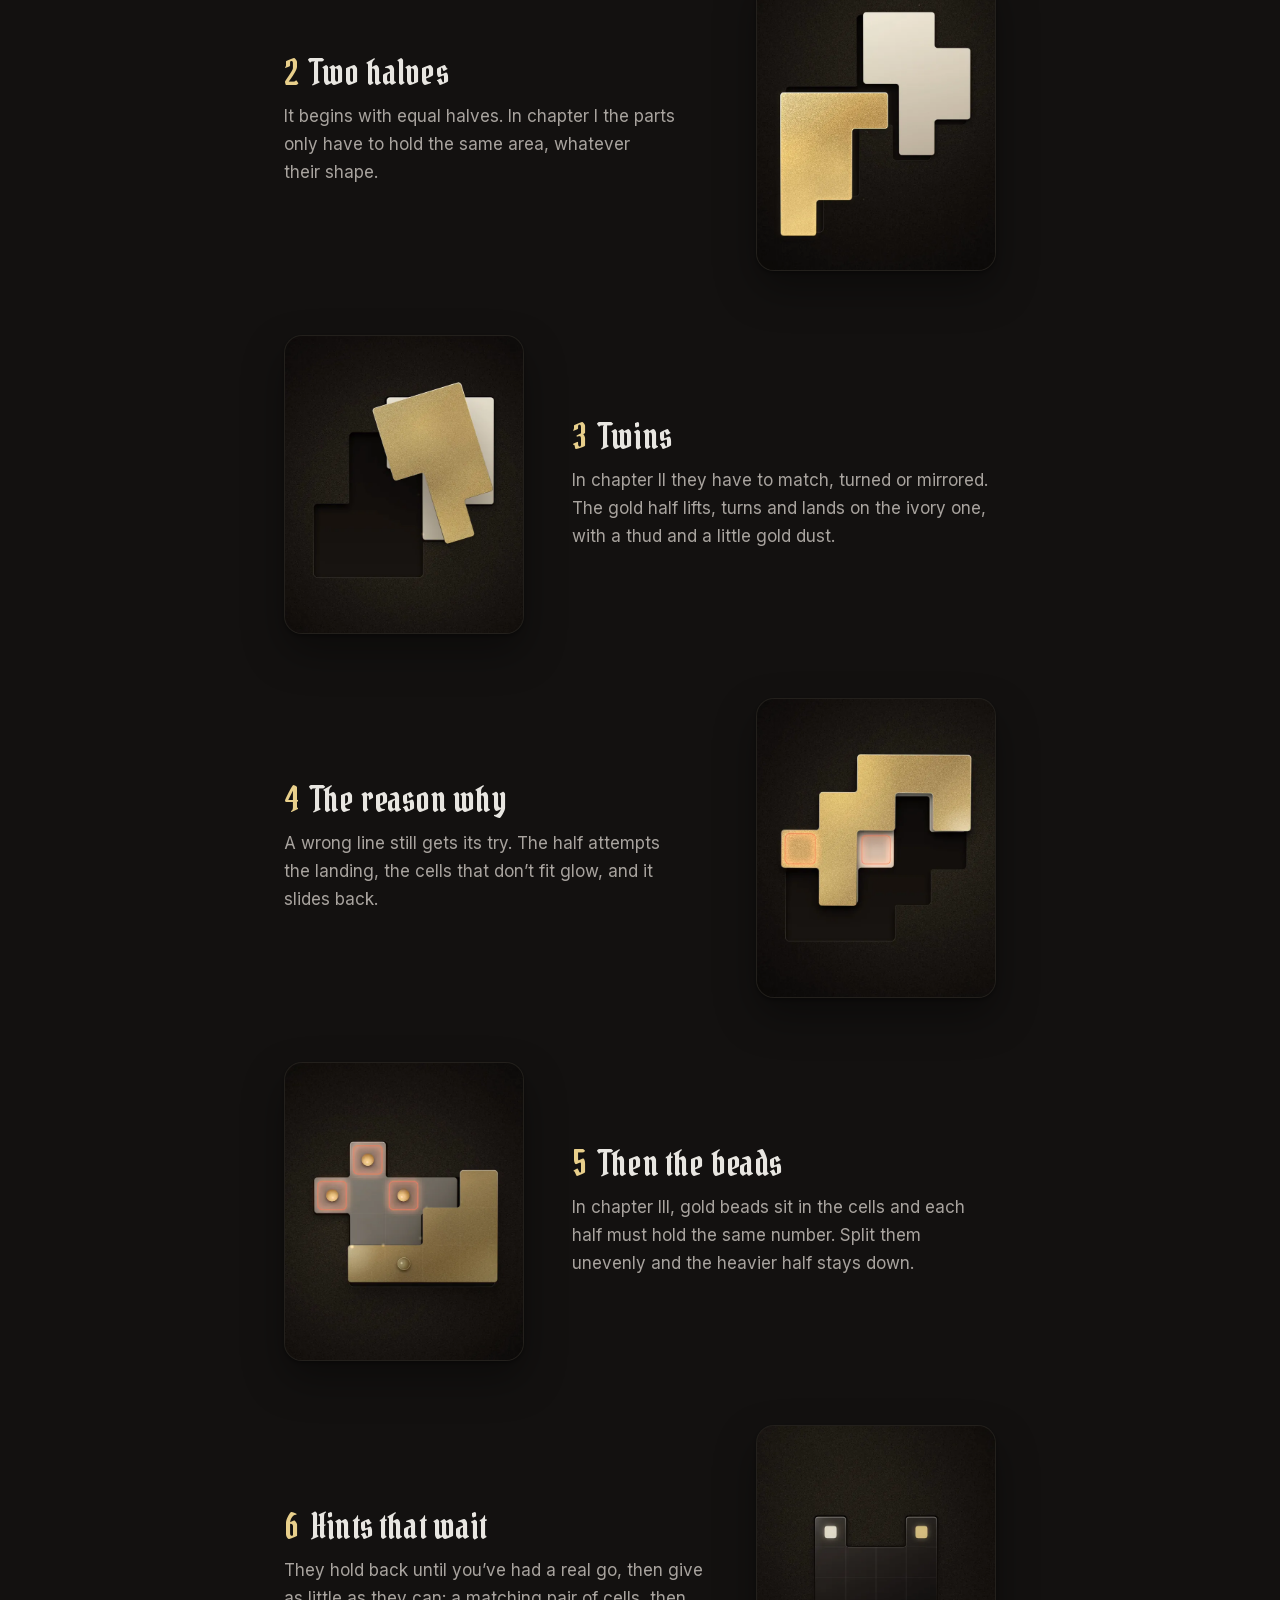
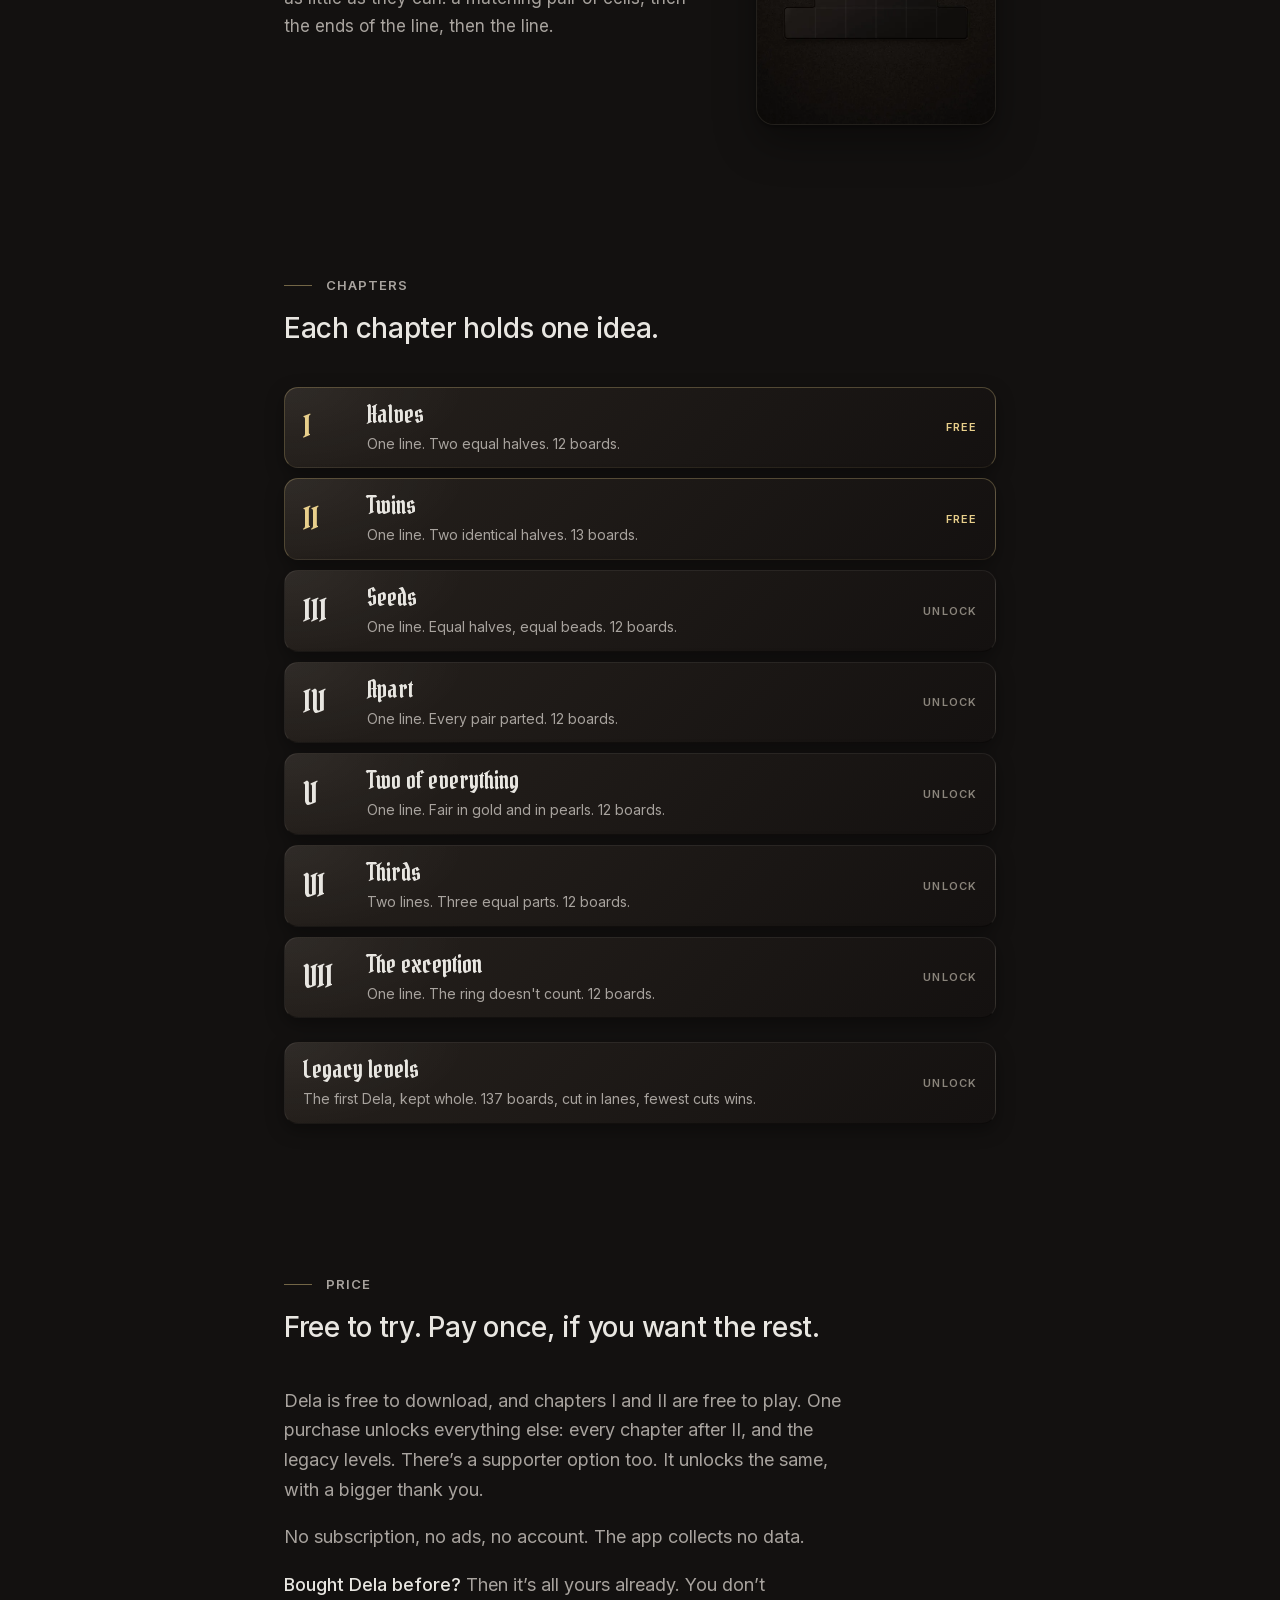
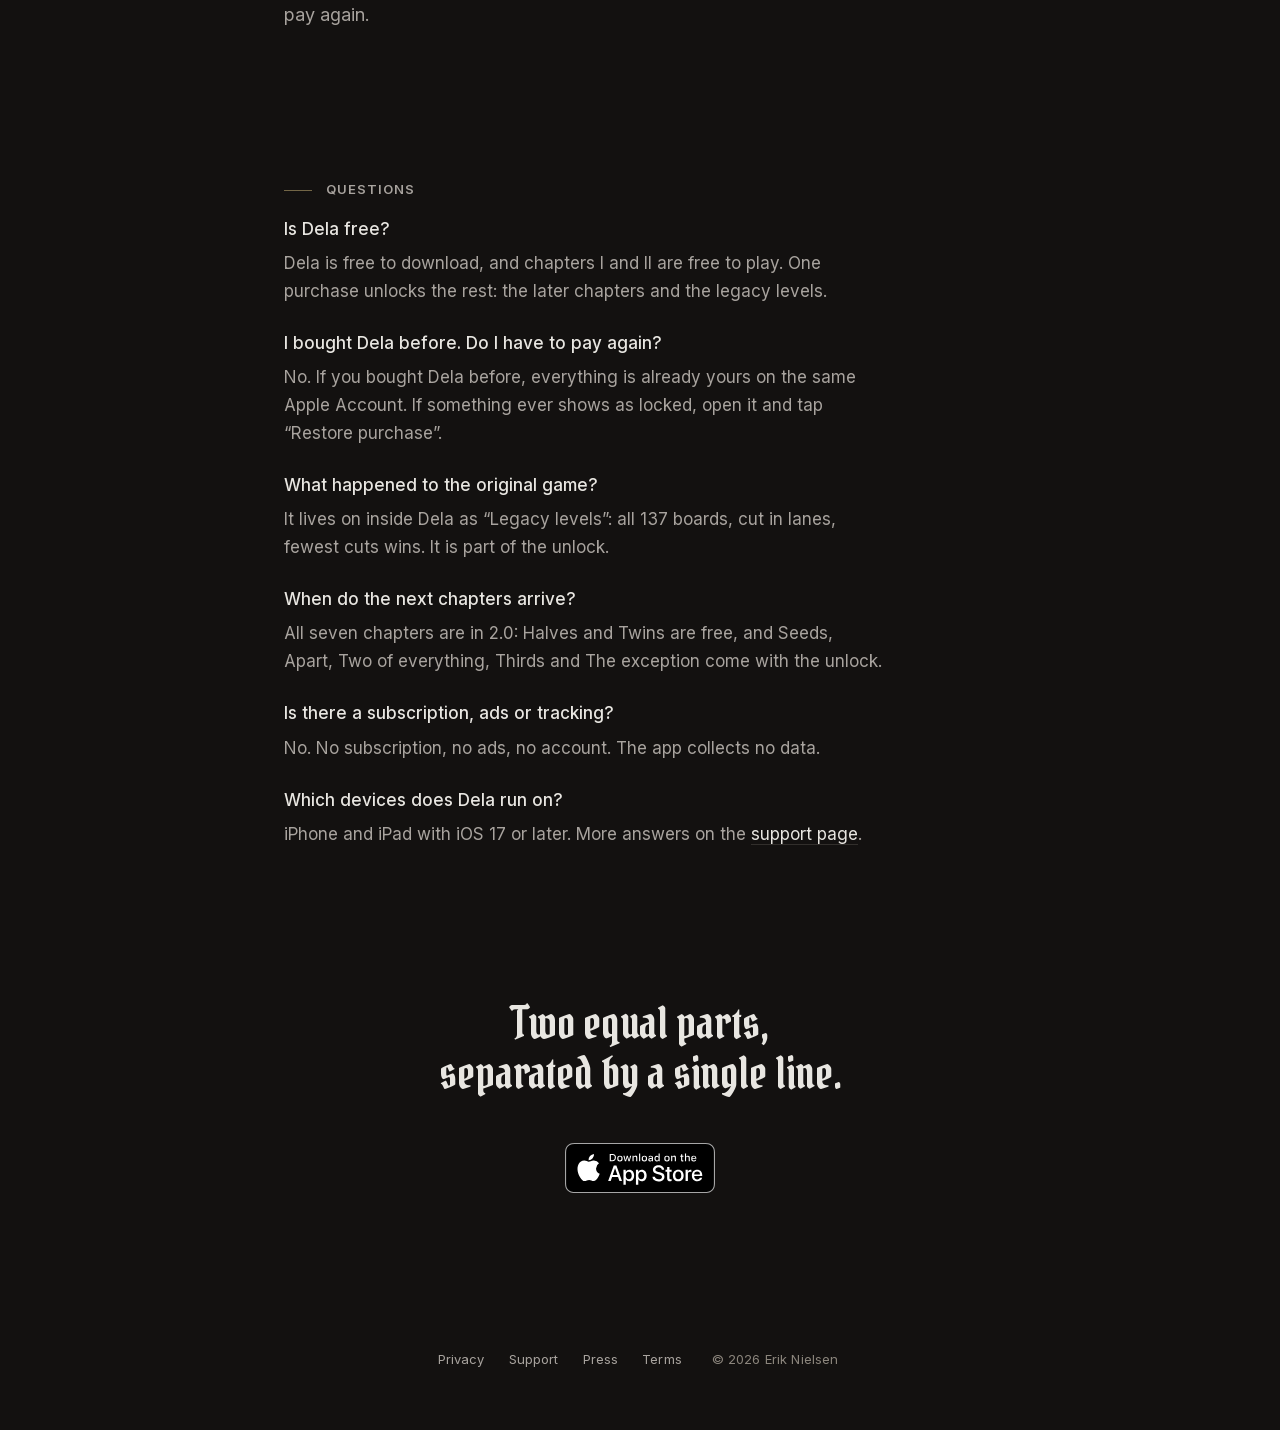
==== commit 08834b71: "Fineprint breaks between pairs on narrow screens, no dot left at a line end Co-Authored-By: Claude O" ====
--- a/index.html
+++ b/index.html
@@ -210,6 +210,11 @@
   }
   .fineprint span { white-space: nowrap; }
   .fineprint .dot { color: var(--muted); margin: 0 0.3em; }
+  /* On narrow screens the line breaks between the pairs, never leaving a dot at a line end. */
+  @media (max-width: 560px) {
+    .fineprint .pair { display: block; }
+    .fineprint .mid { display: none; }
+  }
 
   /* A quiet cue that the page continues below the one-screen hero. */
   .more {
@@ -445,7 +450,7 @@
     </div>
 
     <p class="fineprint reveal r4">
-      <span>Free to try</span> <span class="dot">·</span> <span>No ads</span> <span class="dot">·</span> <span>No subscription</span> <span class="dot">·</span> <span>No login</span>
+      <span class="pair"><span>Free to try</span> <span class="dot">·</span> <span>No ads</span></span> <span class="dot mid">·</span> <span class="pair"><span>No subscription</span> <span class="dot">·</span> <span>No login</span></span>
     </p>
 
     <a class="more reveal r5" href="#how" aria-label="How Dela plays">
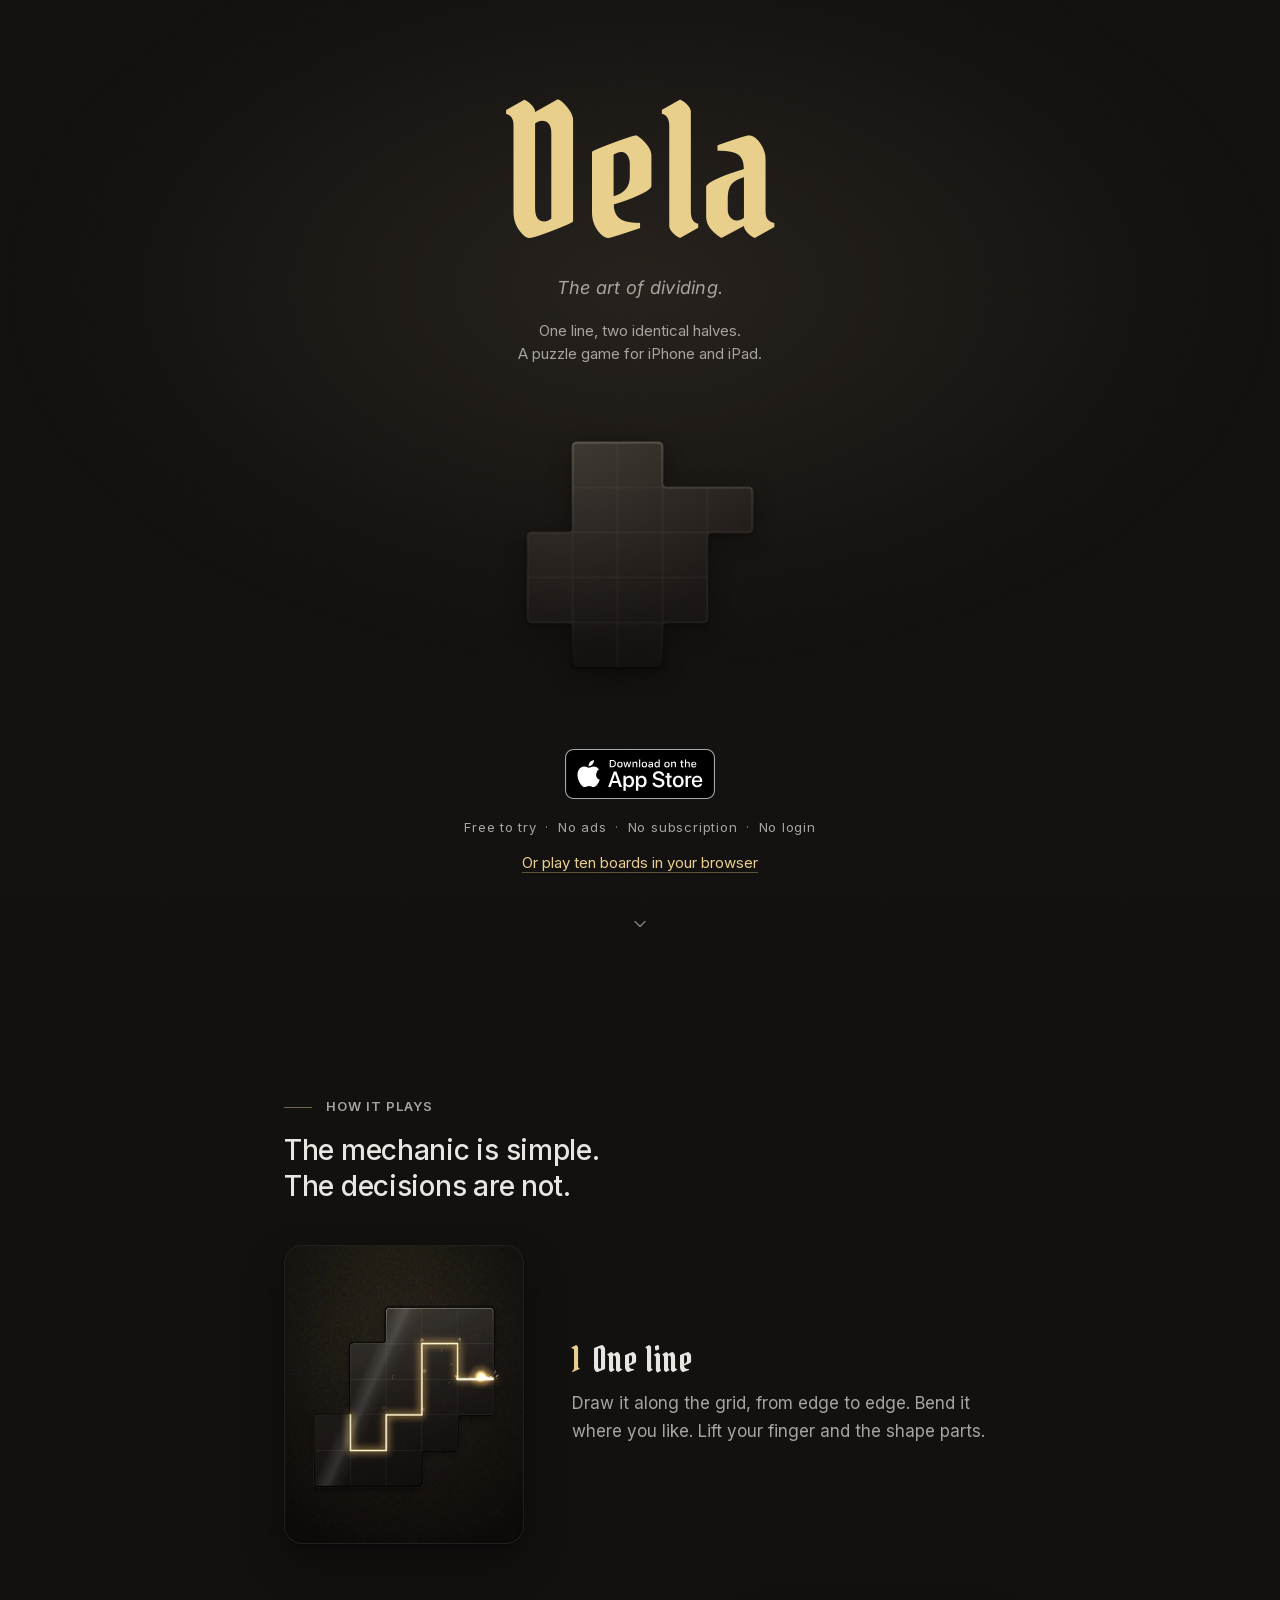
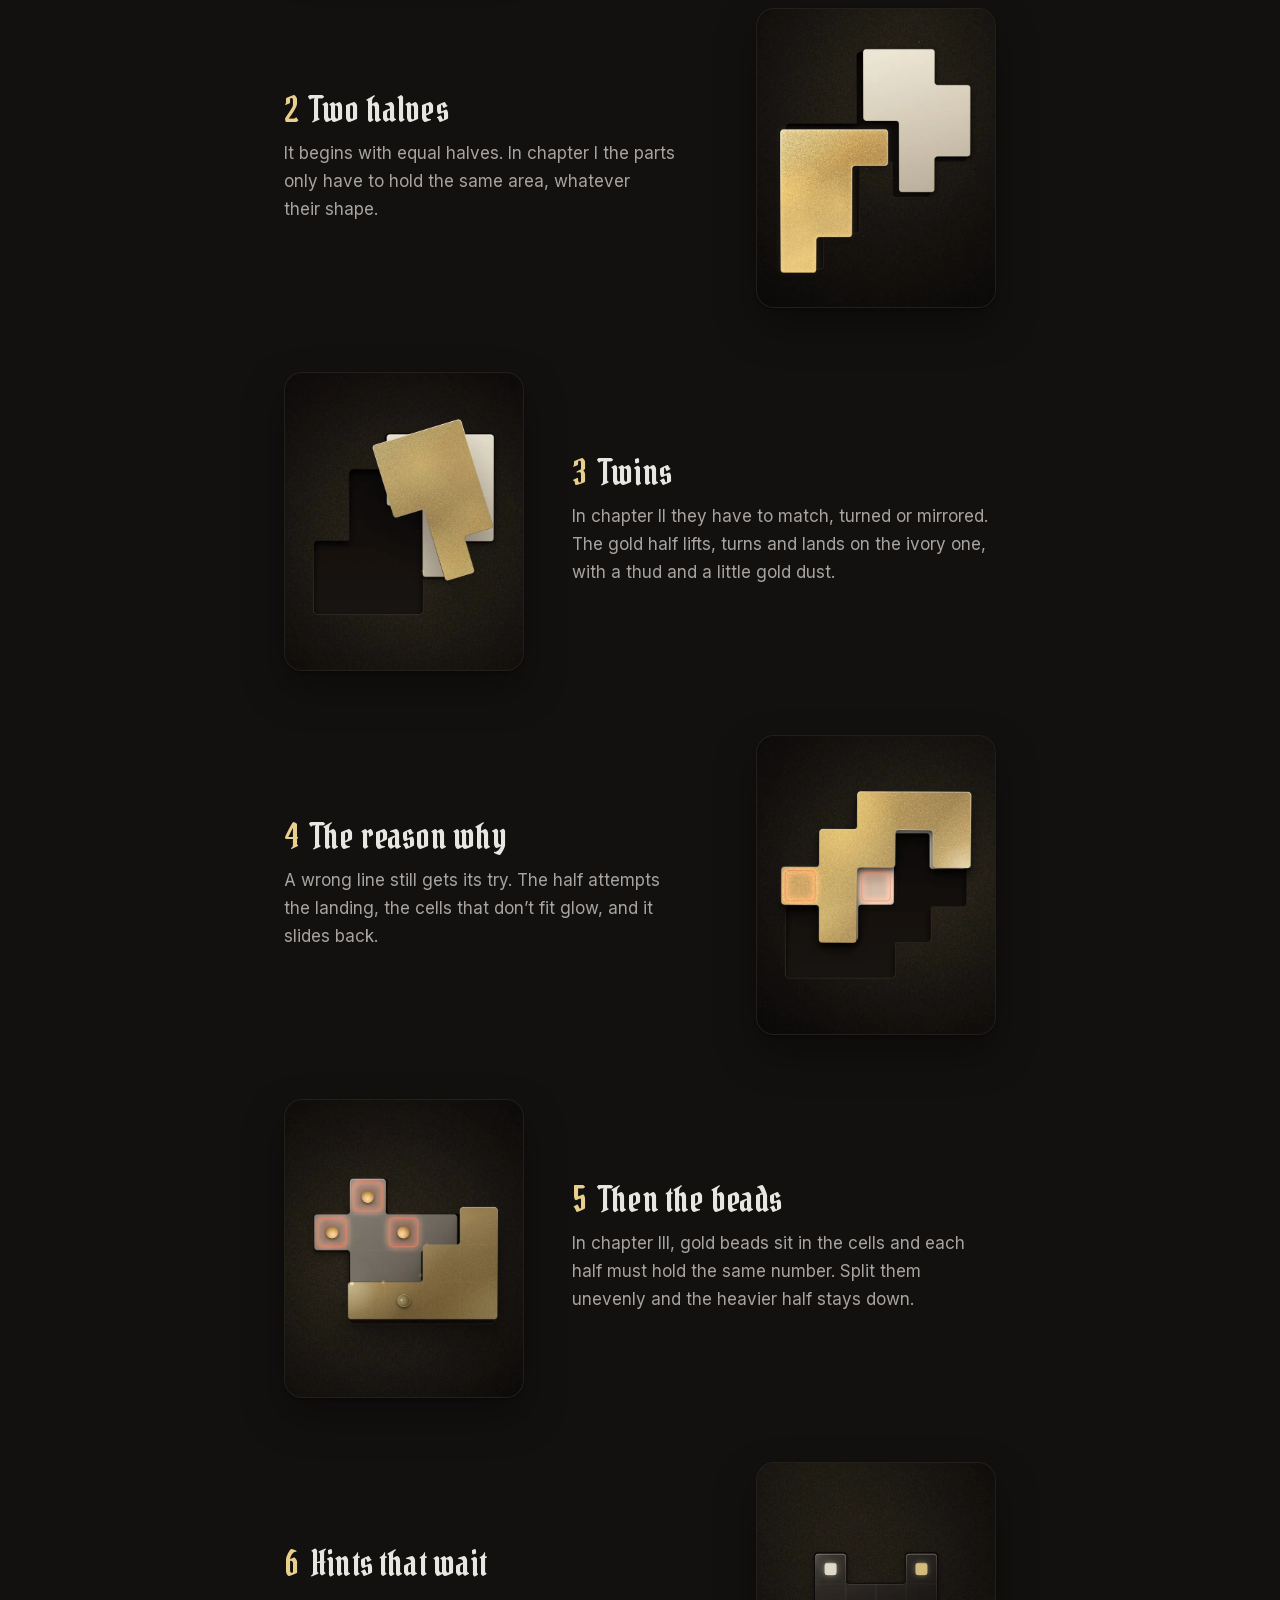
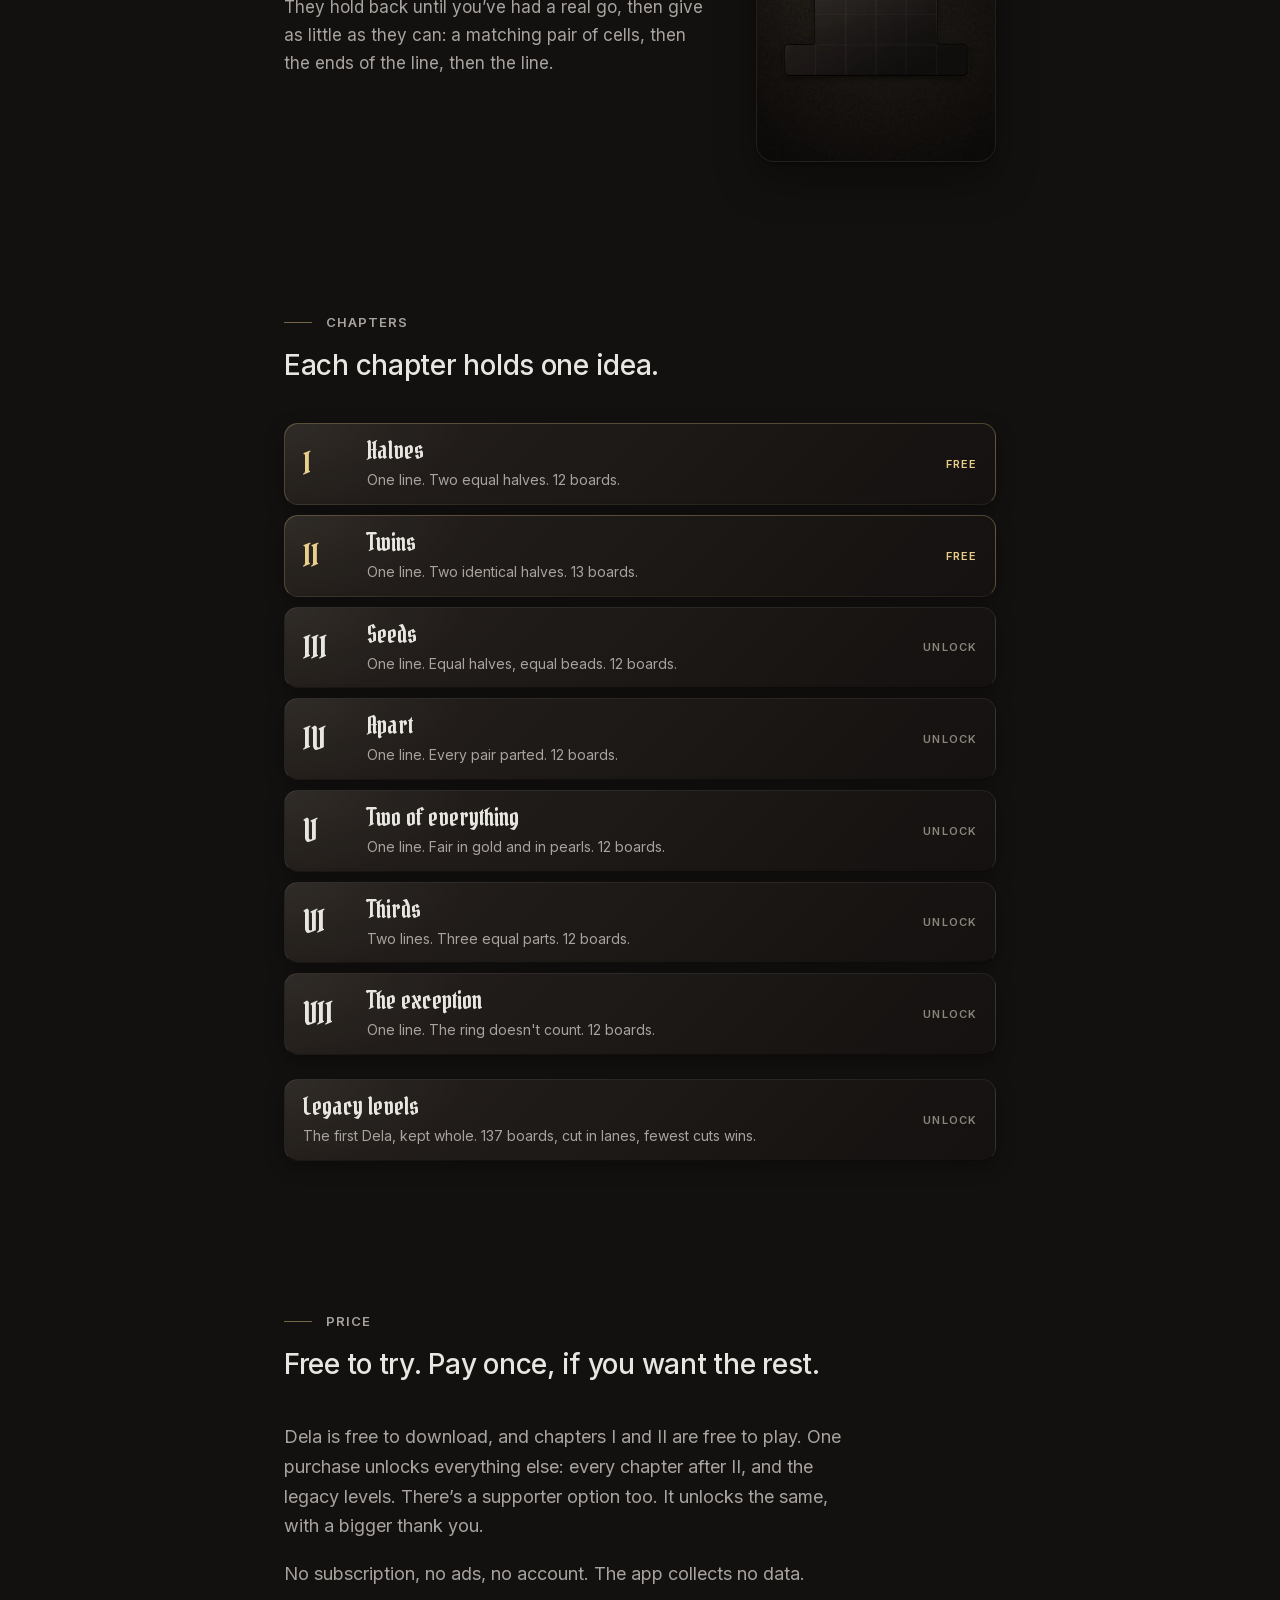
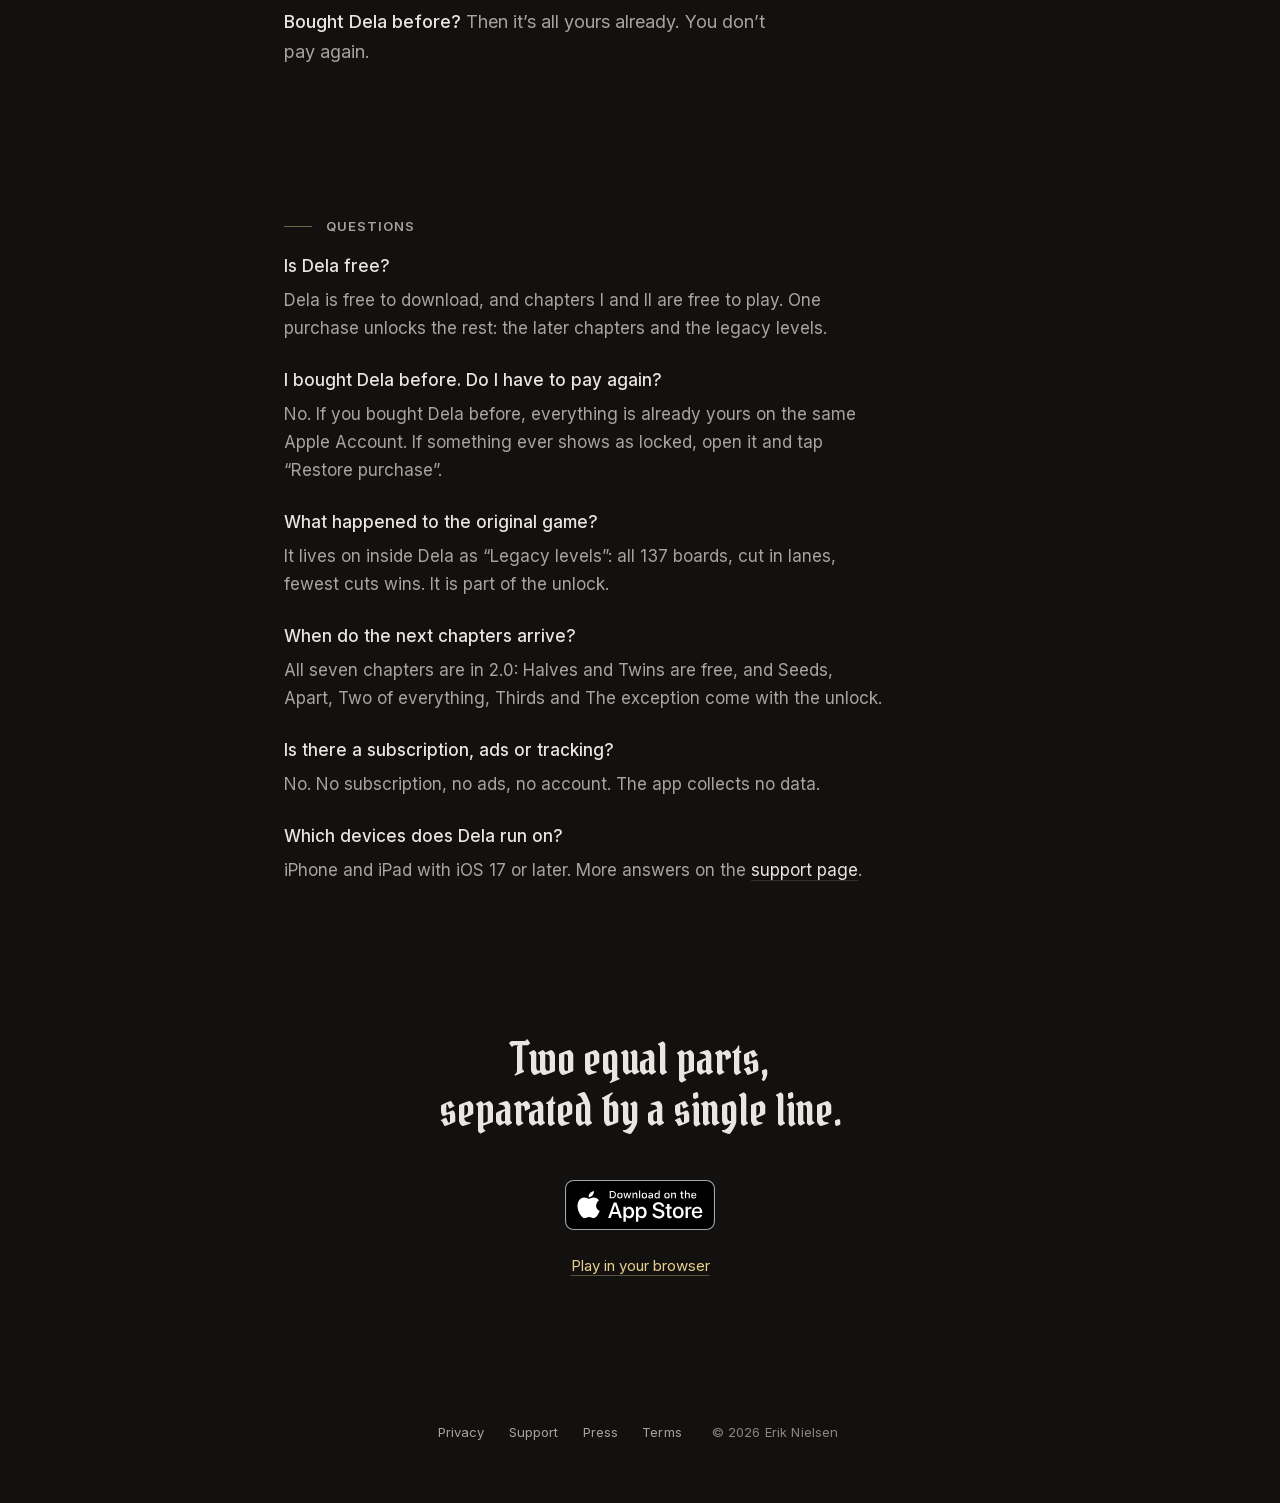
==== commit ff054d1b: "Play in the browser: ten boards from chapters I and II at /play/ A canvas port of the app's twins lo" ====
--- a/index.html
+++ b/index.html
@@ -216,6 +216,10 @@
     .fineprint .mid { display: none; }
   }
 
+  /* The browser sampler at /play/, one quiet line under the badge. */
+  .try { margin: 12px auto 0; font-size: 15px; text-align: center; }
+  .try a { color: var(--gold); text-decoration-color: rgba(var(--gold-rgb), 0.35); text-underline-offset: 4px; }
+
   /* A quiet cue that the page continues below the one-screen hero. */
   .more {
     width: 44px;
@@ -452,6 +456,8 @@
     <p class="fineprint reveal r4">
       <span class="pair"><span>Free to try</span> <span class="dot">·</span> <span>No ads</span></span> <span class="dot mid">·</span> <span class="pair"><span>No subscription</span> <span class="dot">·</span> <span>No login</span></span>
     </p>
+
+    <p class="try reveal r4"><a href="/play/">Or play ten boards in your browser</a></p>
 
     <a class="more reveal r5" href="#how" aria-label="How Dela plays">
       <svg viewBox="0 0 24 24" width="20" height="20" aria-hidden="true" fill="none" stroke="currentColor" stroke-width="1.4" stroke-linecap="round" stroke-linejoin="round"><path d="m6 9 6 6 6-6"/></svg>
@@ -560,6 +566,7 @@
     <div class="badge-row">
       <a class="app-badge" href="https://apps.apple.com/app/dela-the-art-of-dividing/id6766864158"><img src="/badges/app-store-black.svg" width="150" height="50" alt="Download Dela on the App Store"></a>
     </div>
+    <p class="try"><a href="/play/">Play in your browser</a></p>
   </section>
 
   <footer>
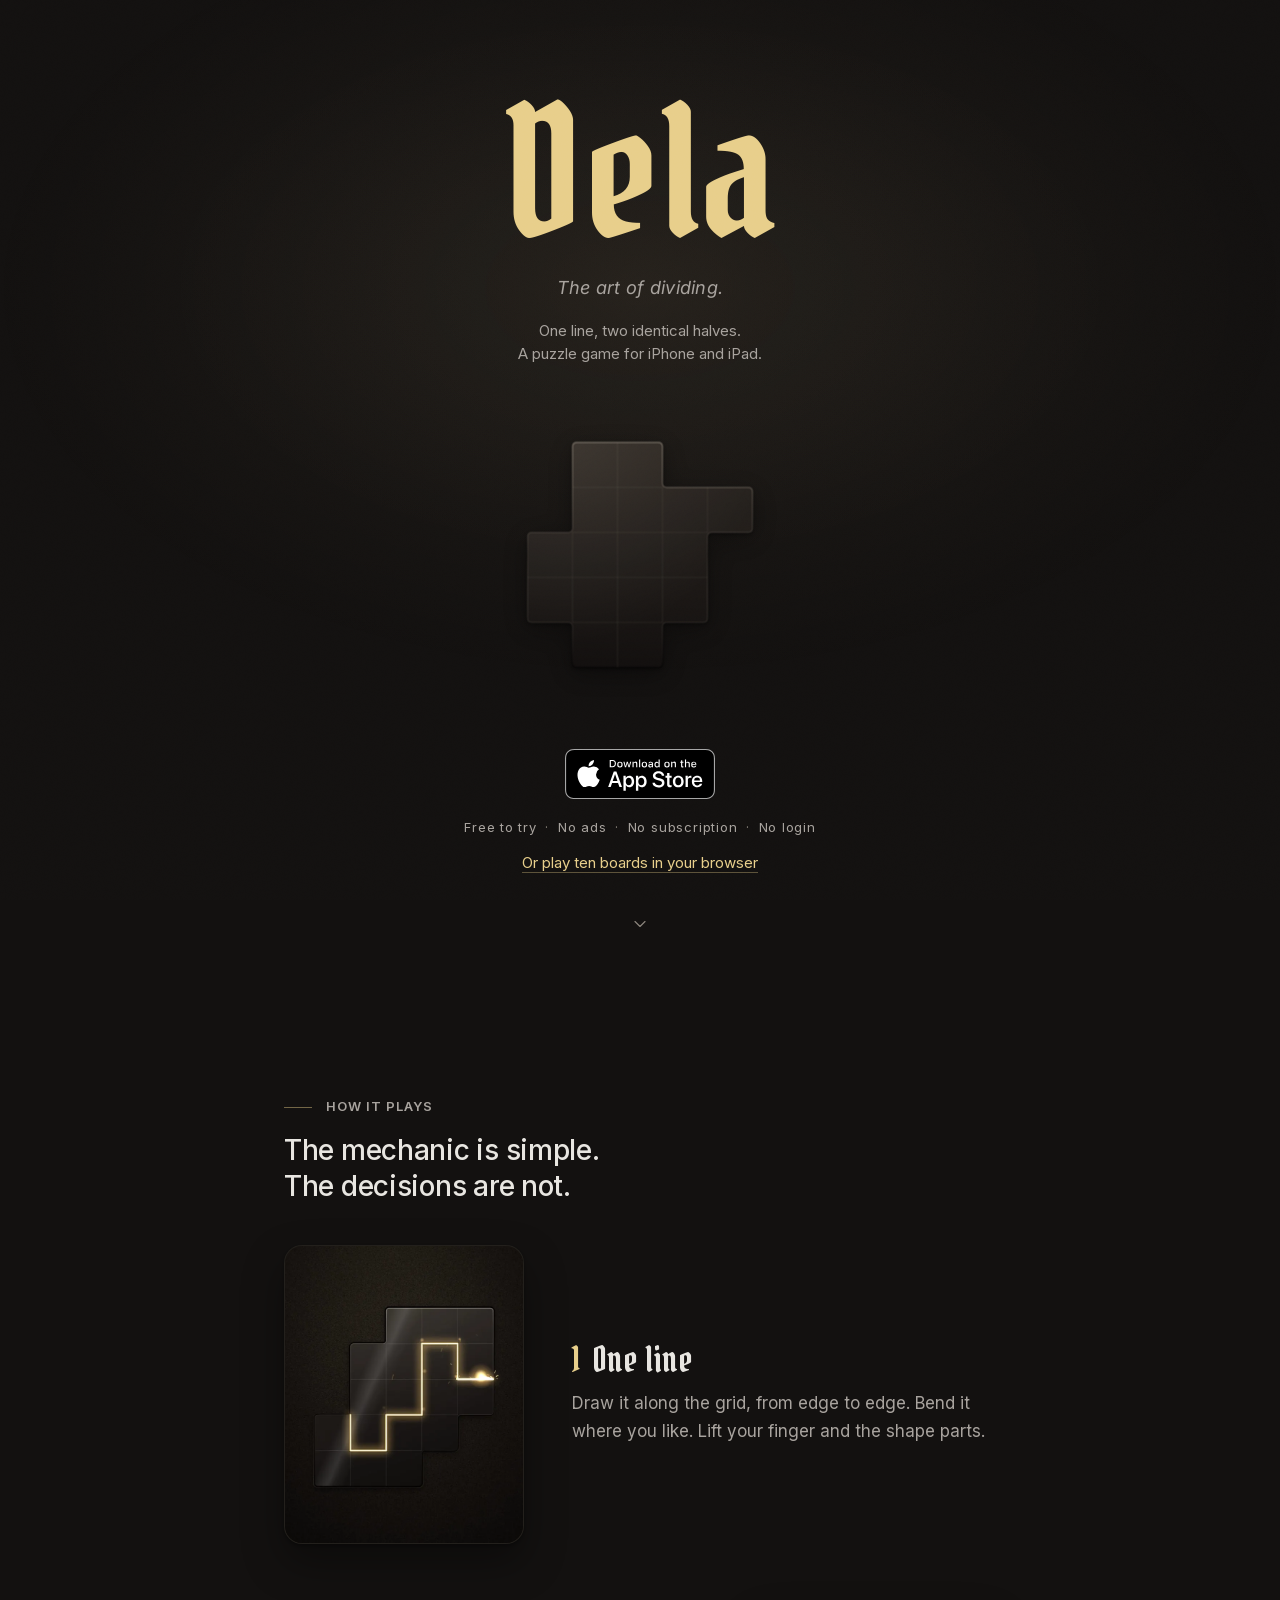
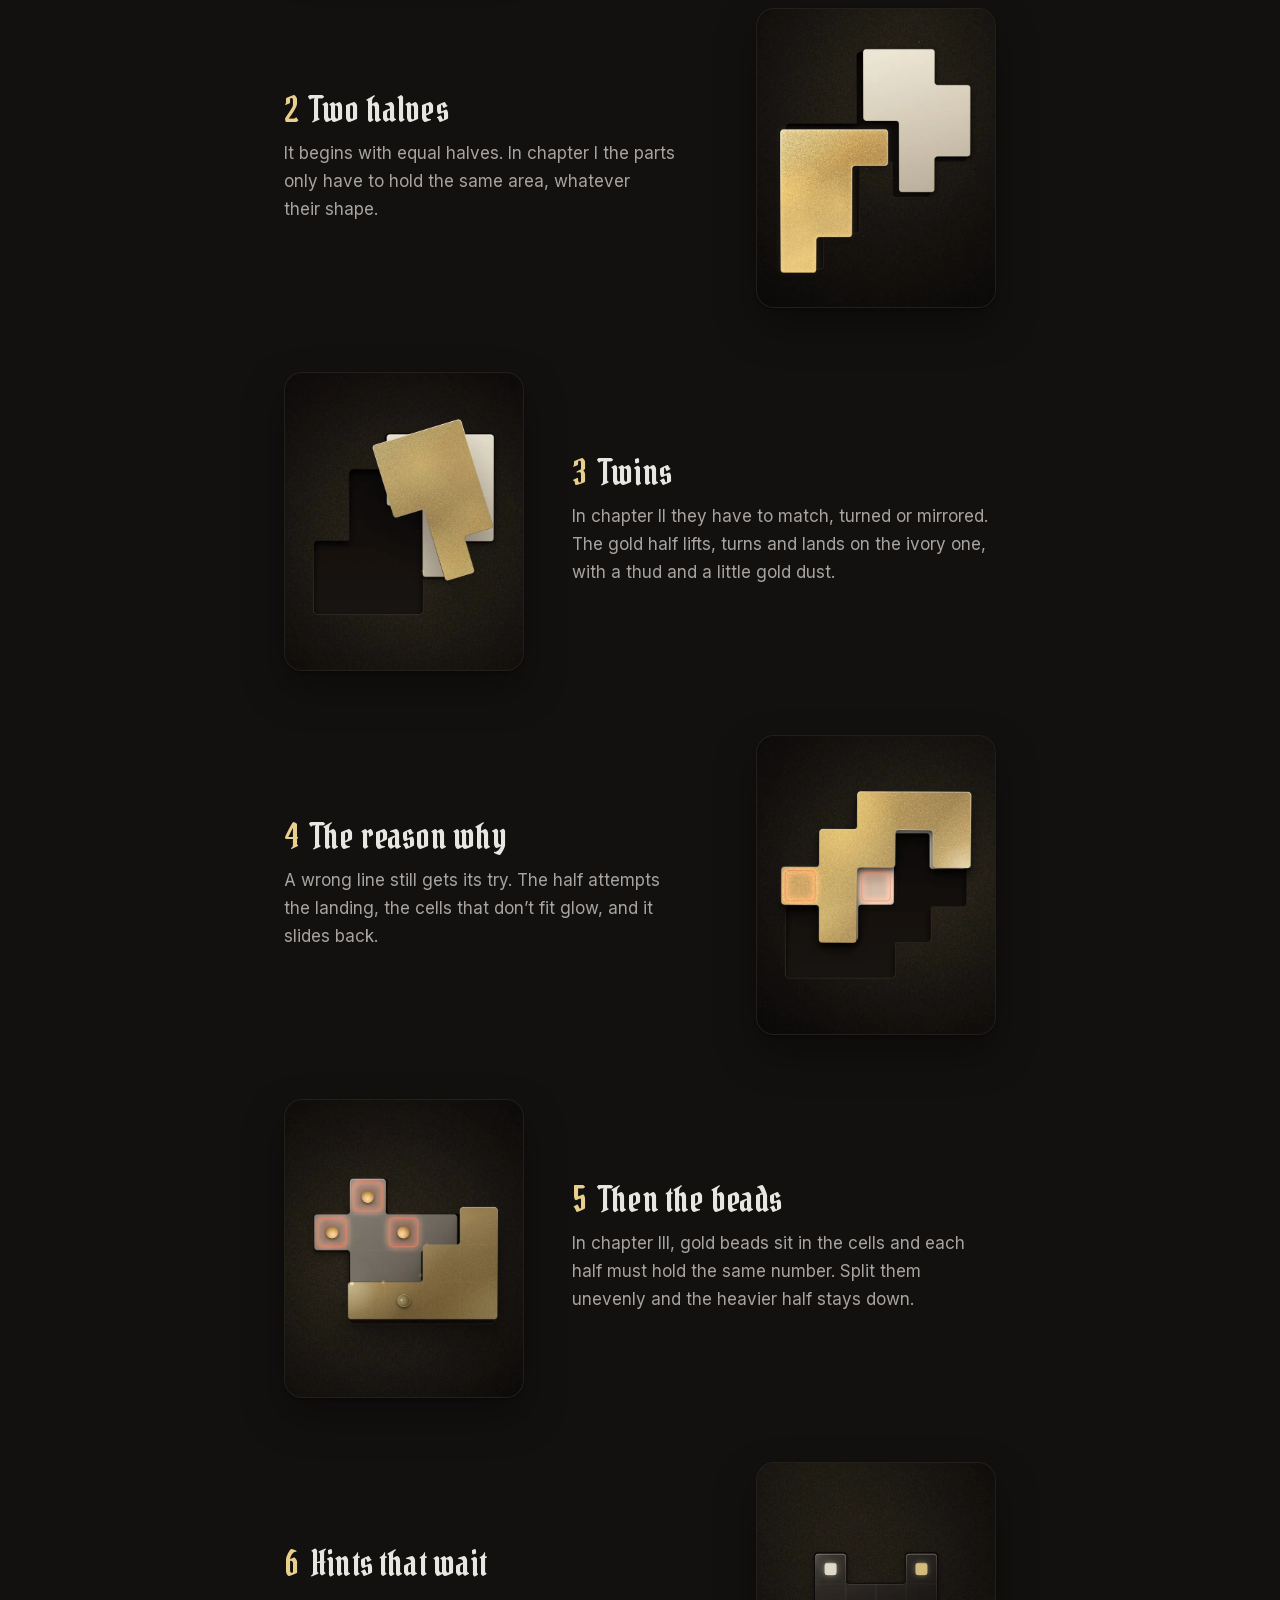
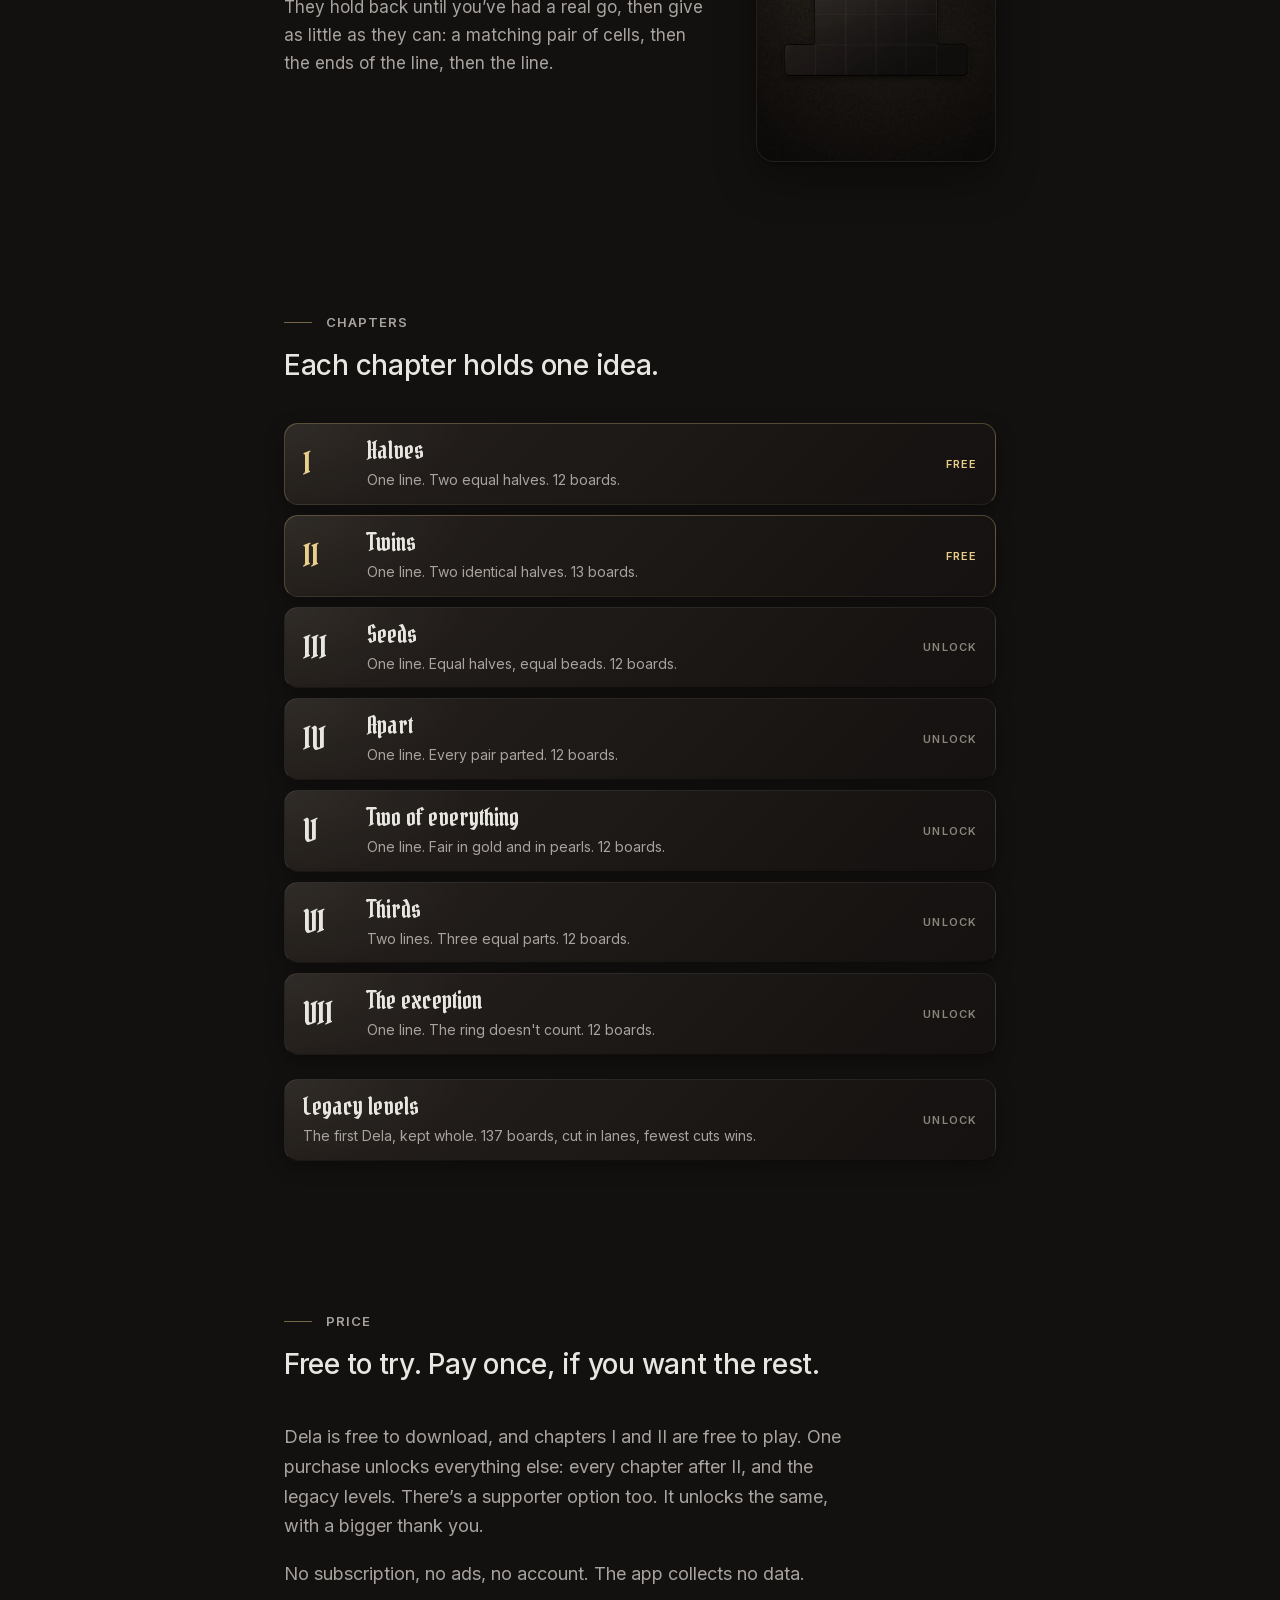
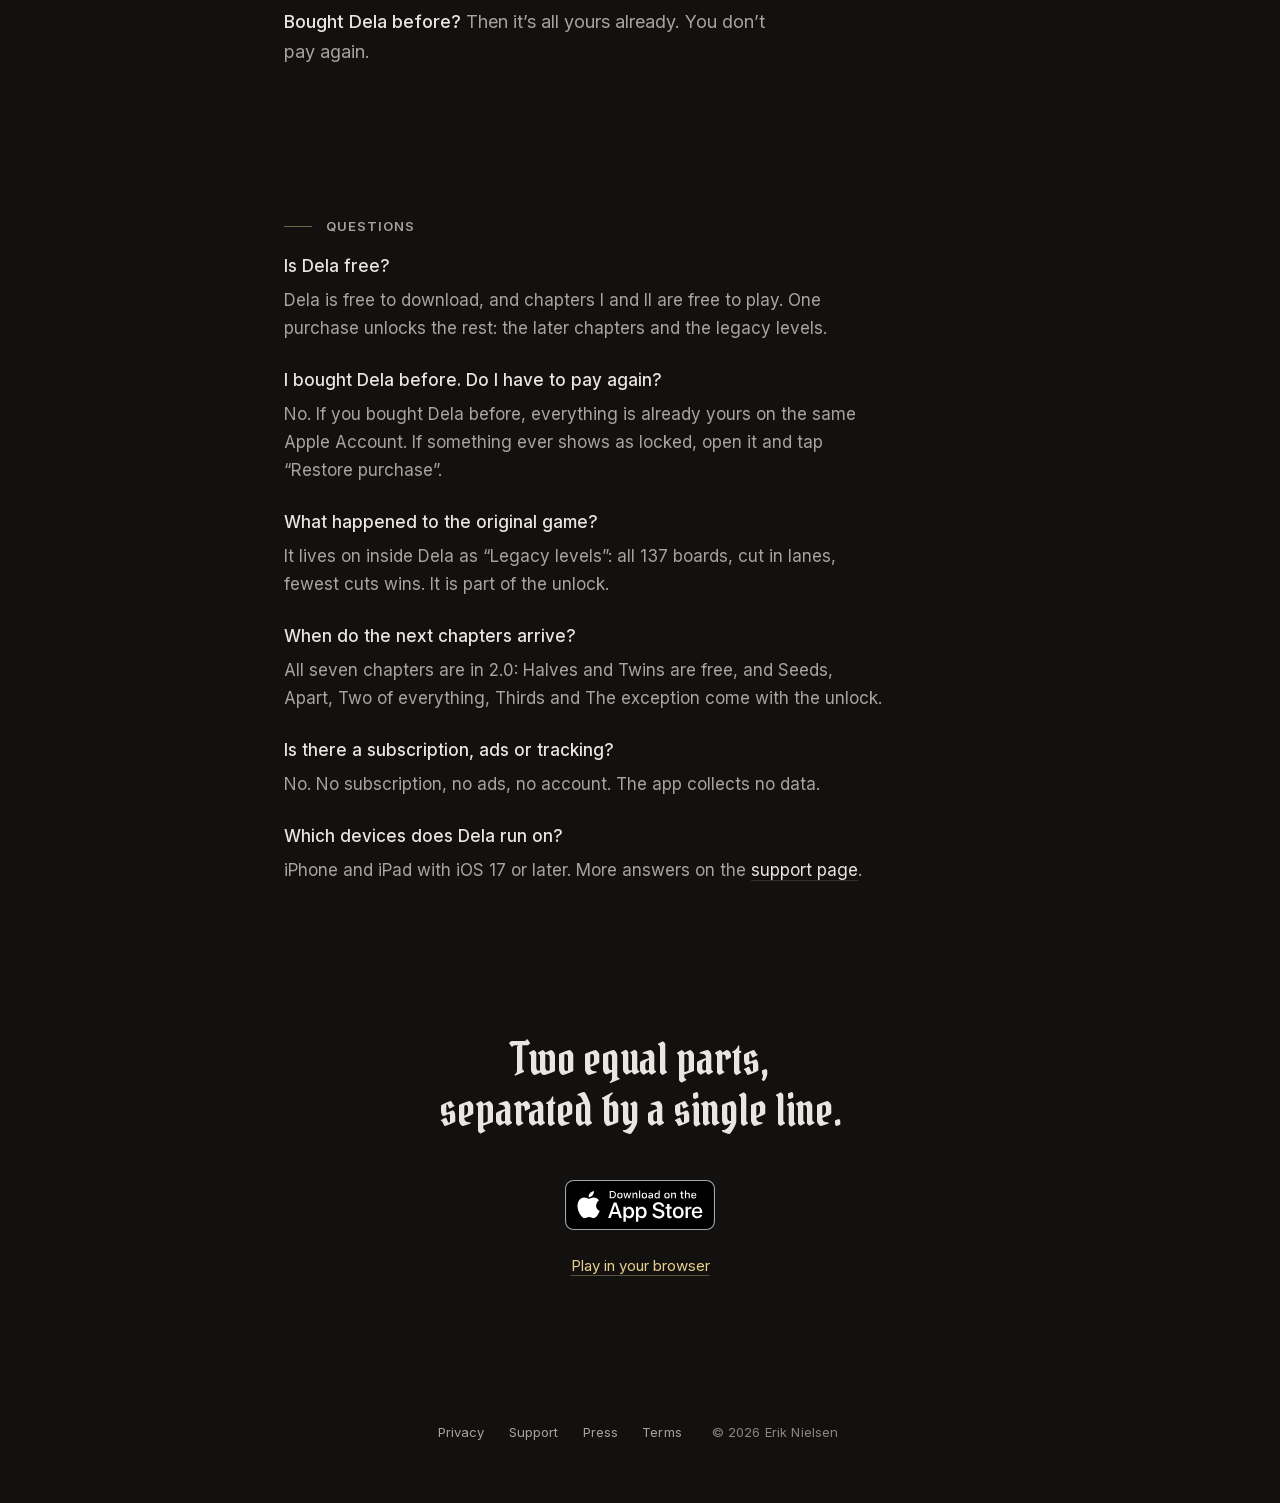
==== commit 3a4c6b43: "app-store-click on every App Store link, real sitemap dates, www to apex Co-Authored-By: Claude Opus" ====
--- a/index.html
+++ b/index.html
@@ -32,6 +32,7 @@
 <link rel="preload" as="font" type="font/woff2" href="/fonts/pirata-one-latin.woff2" crossorigin>
 <link rel="stylesheet" href="/style.css">
 <script defer src="https://cloud.umami.is/script.js" data-website-id="6dcc31dc-88bf-40f4-b641-b362c6f1867d"></script>
+<script defer src="/track.js"></script>
 <script type="application/ld+json">
 {
   "@context": "https://schema.org",
@@ -450,7 +451,7 @@
     </div>
 
     <div class="badge-row reveal r4">
-      <a class="app-badge" href="https://apps.apple.com/app/dela-the-art-of-dividing/id6766864158"><img src="/badges/app-store-black.svg" width="150" height="50" alt="Download Dela on the App Store"></a>
+      <a class="app-badge" href="https://apps.apple.com/app/dela-the-art-of-dividing/id6766864158" data-where="hero"><img src="/badges/app-store-black.svg" width="150" height="50" alt="Download Dela on the App Store"></a>
     </div>
 
     <p class="fineprint reveal r4">
@@ -564,7 +565,7 @@
   <section class="home-section closing" aria-label="Download">
     <p class="manifesto">Two equal parts, separated by a single line.</p>
     <div class="badge-row">
-      <a class="app-badge" href="https://apps.apple.com/app/dela-the-art-of-dividing/id6766864158"><img src="/badges/app-store-black.svg" width="150" height="50" alt="Download Dela on the App Store"></a>
+      <a class="app-badge" href="https://apps.apple.com/app/dela-the-art-of-dividing/id6766864158" data-where="closing"><img src="/badges/app-store-black.svg" width="150" height="50" alt="Download Dela on the App Store"></a>
     </div>
     <p class="try"><a href="/play/">Play in your browser</a></p>
   </section>
